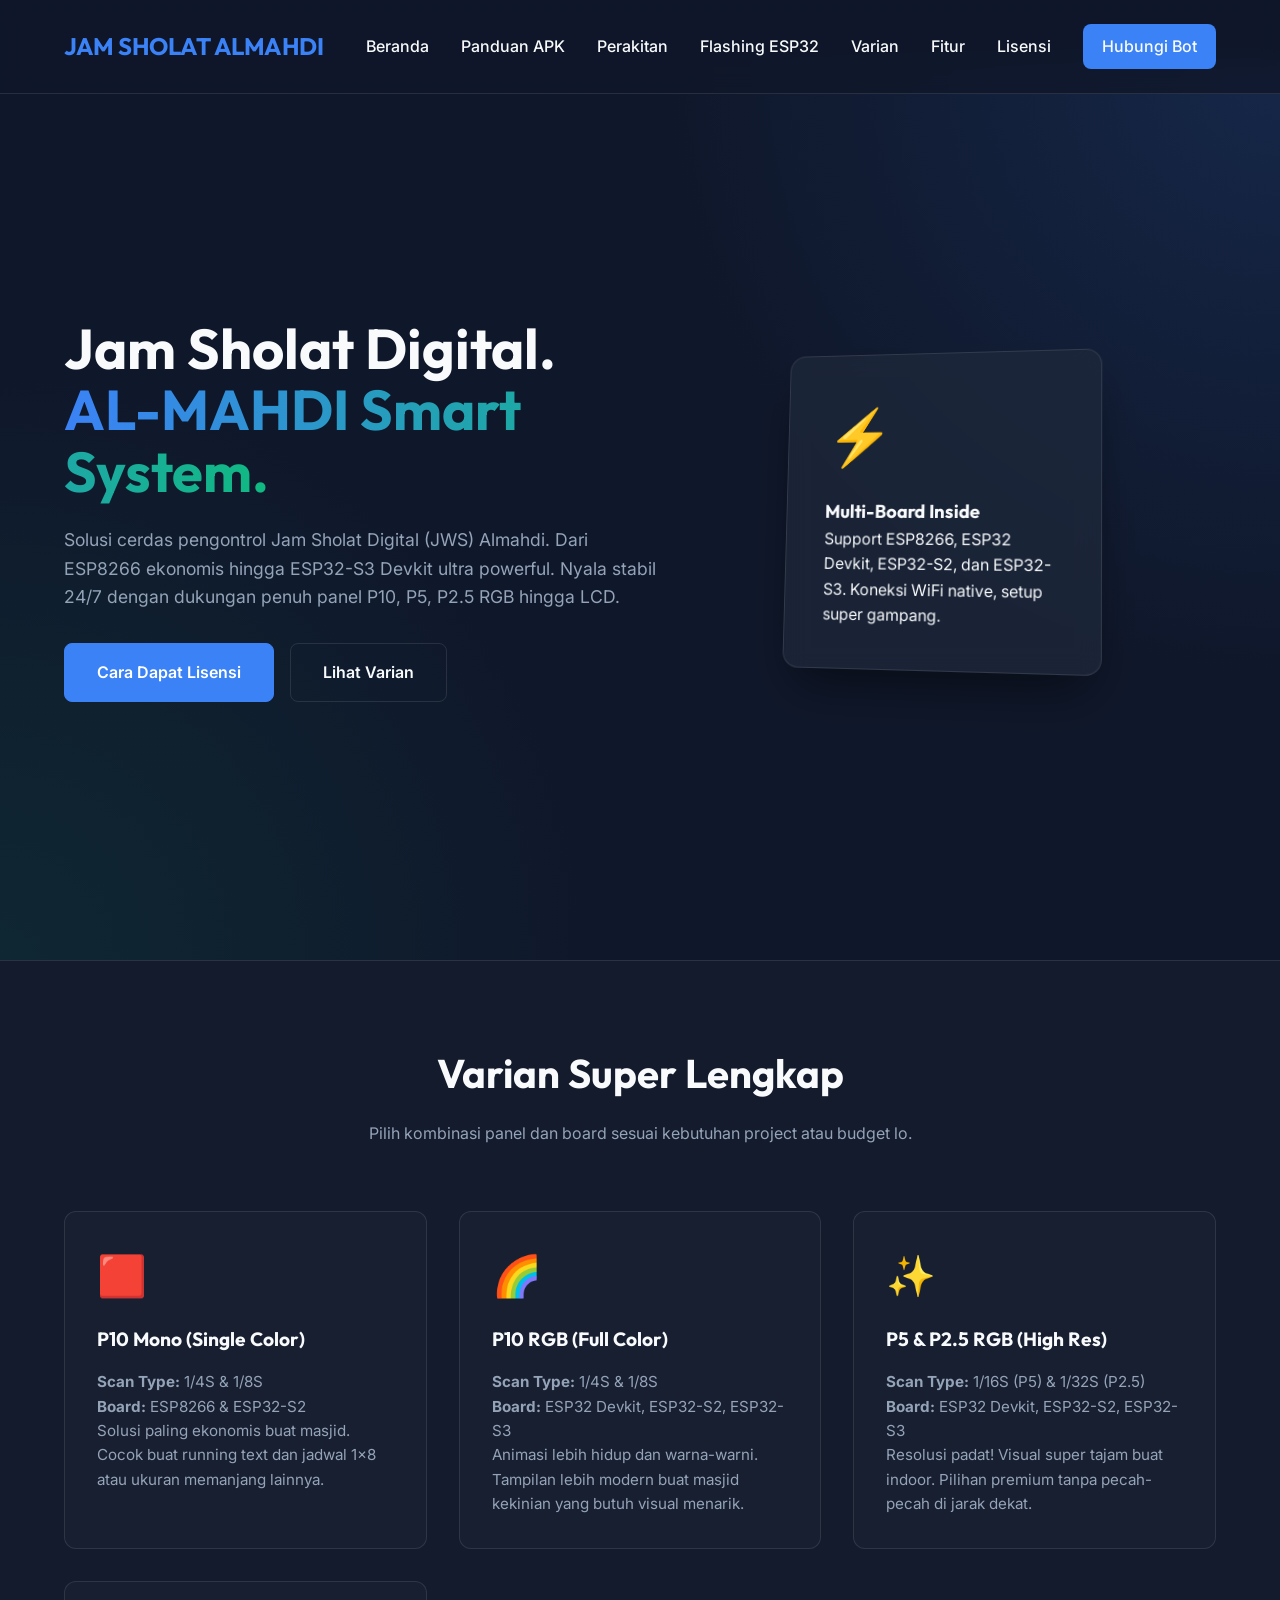
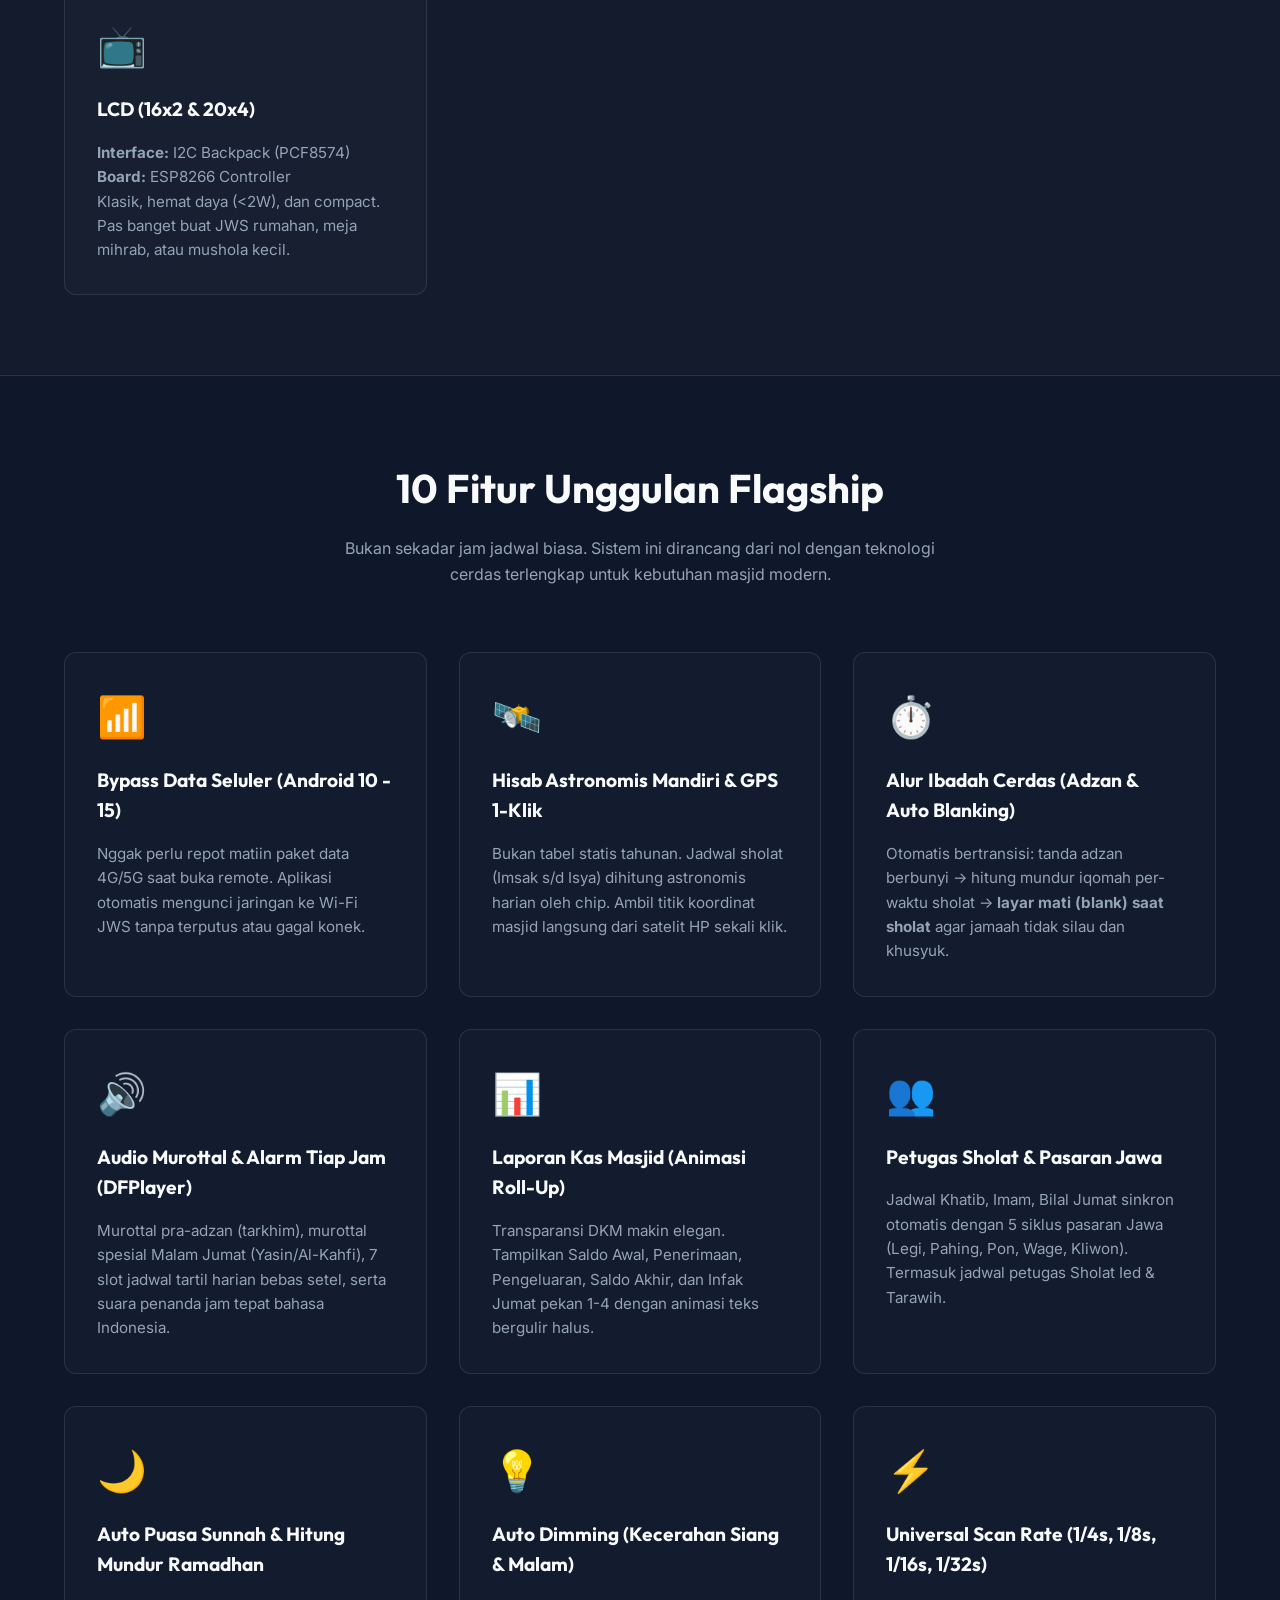
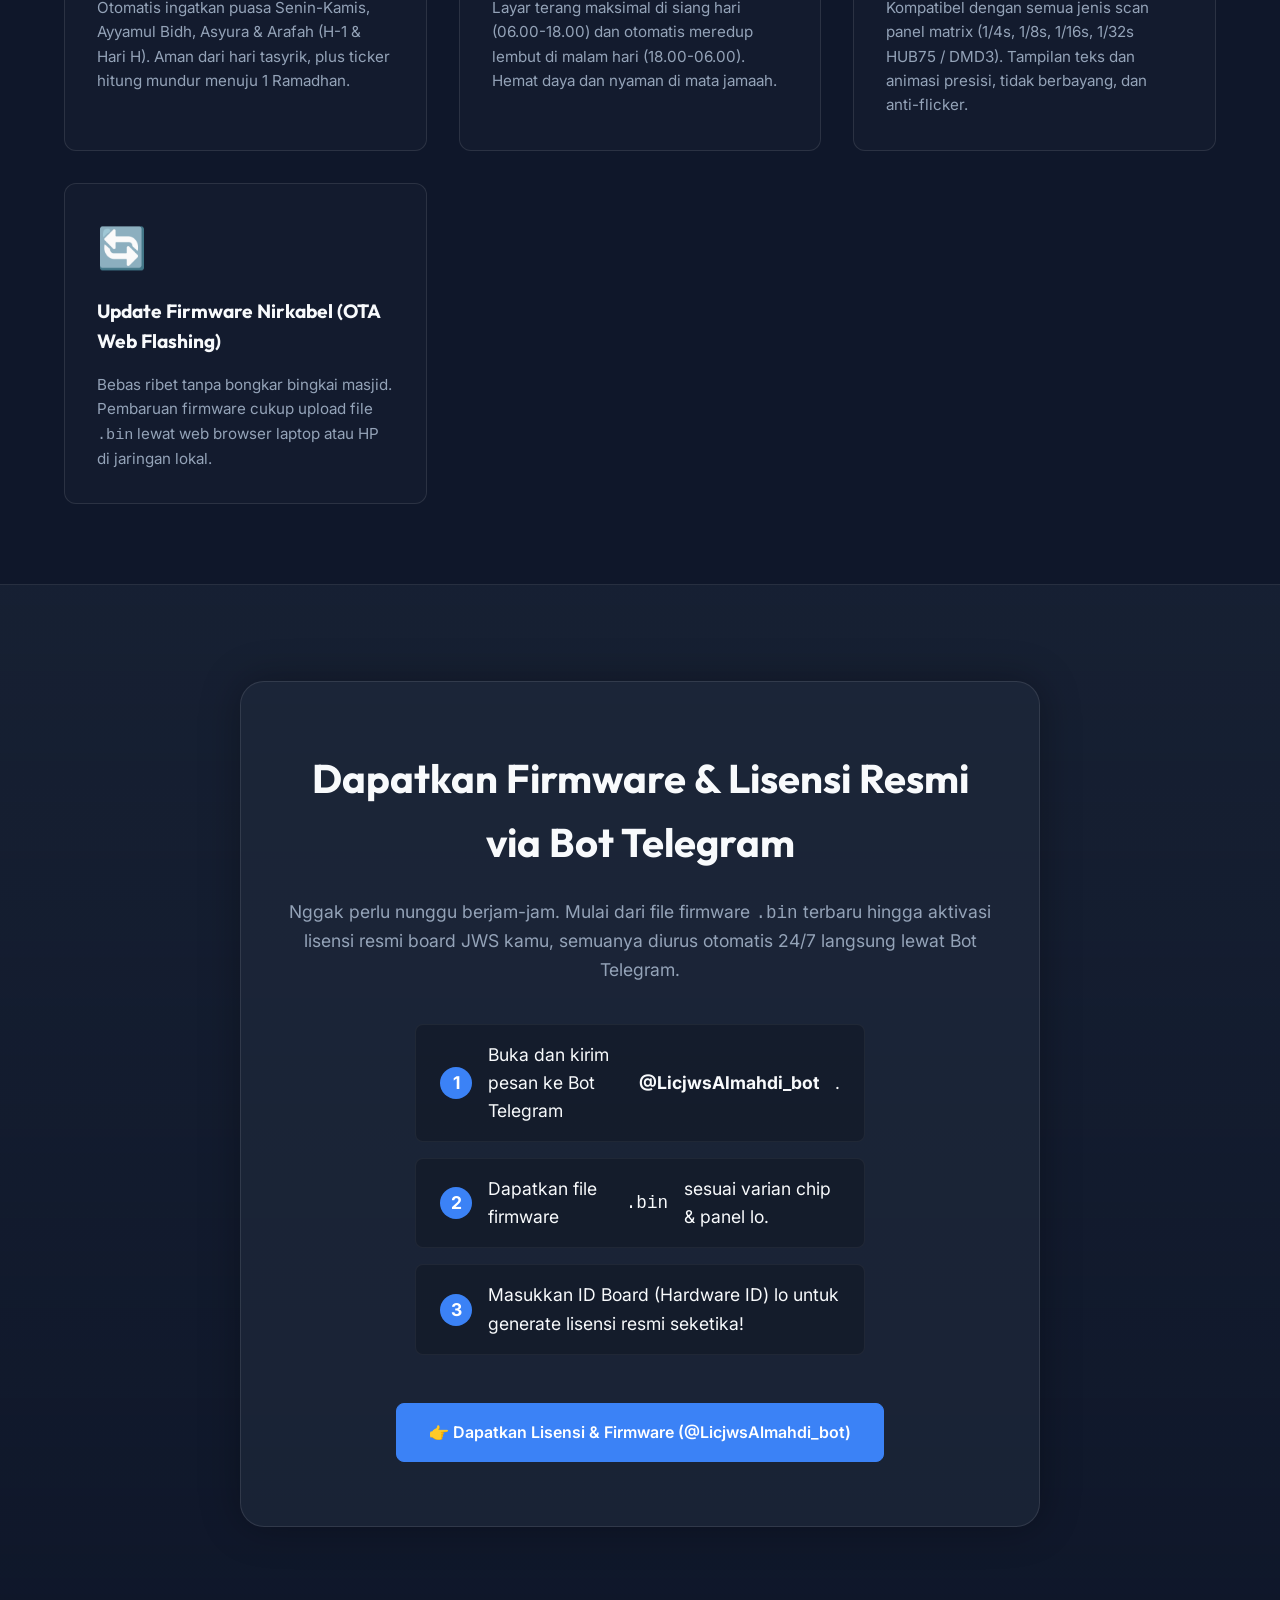
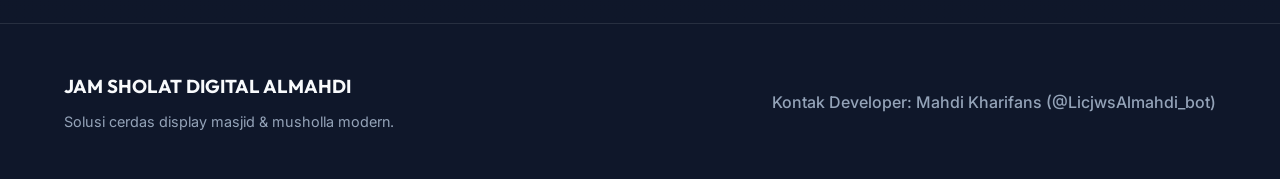
==== index.html @ d7cb66fd "feat(website): rilis website resmi jam sholat digital almahdi Website dokumentasi dan panduan intera" ====
<!DOCTYPE html>
<html lang="id">
<head>
    <meta charset="UTF-8">
    <meta name="viewport" content="width=device-width, initial-scale=1.0">
    <title>JAM SHOLAT DIGITAL ALMAHDI - Smart Controller & Remote</title>
    <meta name="description" content="Sistem Jam Sholat Digital Almahdi dengan dukungan multi-panel dan multi-chip (ESP8266, ESP32, ESP32-S2, ESP32-S3).">
    <link rel="stylesheet" href="style.css">
    <link href="https://fonts.googleapis.com/css2?family=Inter:wght@400;600;800&family=Outfit:wght@500;700&display=swap" rel="stylesheet">
</head>
<body>
    <nav>
        <div class="logo">JAM SHOLAT ALMAHDI</div>
        <div class="nav-links">
            <a href="index.html">Beranda</a>
            <a href="panduan.html">Panduan APK</a>
            <a href="perakitan.html">Perakitan</a>
            <a href="flashing.html">Flashing ESP32</a>
            <a href="#varian">Varian</a>
            <a href="#fitur">Fitur</a>
            <a href="#lisensi">Lisensi</a>
            <a href="https://t.me/LicjwsAlmahdi_bot" class="btn-primary-small" target="_blank">Hubungi Bot</a>
        </div>
    </nav>

    <header class="hero">
        <div class="hero-content">
            <h1>Jam Sholat Digital.<br><span class="highlight">AL-MAHDI Smart System.</span></h1>
            <p>Solusi cerdas pengontrol Jam Sholat Digital (JWS) Almahdi. Dari ESP8266 ekonomis hingga ESP32-S3 Devkit ultra powerful. Nyala stabil 24/7 dengan dukungan penuh panel P10, P5, P2.5 RGB hingga LCD.</p>
            <div class="cta-group">
                <a href="#lisensi" class="btn-primary">Cara Dapat Lisensi</a>
                <a href="#varian" class="btn-secondary">Lihat Varian</a>
            </div>
        </div>
        <div class="hero-visual">
            <div class="glass-card chip-card">
                <div class="chip-icon">⚡</div>
                <h3>Multi-Board Inside</h3>
                <p>Support ESP8266, ESP32 Devkit, ESP32-S2, dan ESP32-S3. Koneksi WiFi native, setup super gampang.</p>
            </div>
        </div>
    </header>

    <section id="varian" class="features" style="background: rgba(255,255,255,0.015); border-bottom: 1px solid var(--border-color); border-top: 1px solid var(--border-color);">
        <div class="section-header">
            <h2>Varian Super Lengkap</h2>
            <p>Pilih kombinasi panel dan board sesuai kebutuhan project atau budget lo.</p>
        </div>
        <div class="feature-grid">
            <div class="feature-card">
                <div class="icon">🟥</div>
                <h3>P10 Mono (Single Color)</h3>
                <p><strong>Scan Type:</strong> 1/4S & 1/8S<br><strong>Board:</strong> ESP8266 & ESP32-S2<br>Solusi paling ekonomis buat masjid. Cocok buat running text dan jadwal 1x8 atau ukuran memanjang lainnya.</p>
            </div>
            <div class="feature-card">
                <div class="icon">🌈</div>
                <h3>P10 RGB (Full Color)</h3>
                <p><strong>Scan Type:</strong> 1/4S & 1/8S<br><strong>Board:</strong> ESP32 Devkit, ESP32-S2, ESP32-S3<br>Animasi lebih hidup dan warna-warni. Tampilan lebih modern buat masjid kekinian yang butuh visual menarik.</p>
            </div>
            <div class="feature-card">
                <div class="icon">✨</div>
                <h3>P5 & P2.5 RGB (High Res)</h3>
                <p><strong>Scan Type:</strong> 1/16S (P5) & 1/32S (P2.5)<br><strong>Board:</strong> ESP32 Devkit, ESP32-S2, ESP32-S3<br>Resolusi padat! Visual super tajam buat indoor. Pilihan premium tanpa pecah-pecah di jarak dekat.</p>
            </div>
            <div class="feature-card">
                <div class="icon">📺</div>
                <h3>LCD (16x2 & 20x4)</h3>
                <p><strong>Interface:</strong> I2C Backpack (PCF8574)<br><strong>Board:</strong> ESP8266 Controller<br>Klasik, hemat daya (<2W), dan compact. Pas banget buat JWS rumahan, meja mihrab, atau mushola kecil.</p>
            </div>
        </div>
    </section>

    <section id="fitur" class="features">
        <div class="section-header">
            <h2>10 Fitur Unggulan Flagship</h2>
            <p>Bukan sekadar jam jadwal biasa. Sistem ini dirancang dari nol dengan teknologi cerdas terlengkap untuk kebutuhan masjid modern.</p>
        </div>
        <div class="feature-grid">
            <div class="feature-card">
                <div class="icon">📶</div>
                <h3>Bypass Data Seluler (Android 10 - 15)</h3>
                <p>Nggak perlu repot matiin paket data 4G/5G saat buka remote. Aplikasi otomatis mengunci jaringan ke Wi-Fi JWS tanpa terputus atau gagal konek.</p>
            </div>
            <div class="feature-card">
                <div class="icon">🛰️</div>
                <h3>Hisab Astronomis Mandiri & GPS 1-Klik</h3>
                <p>Bukan tabel statis tahunan. Jadwal sholat (Imsak s/d Isya) dihitung astronomis harian oleh chip. Ambil titik koordinat masjid langsung dari satelit HP sekali klik.</p>
            </div>
            <div class="feature-card">
                <div class="icon">⏱️</div>
                <h3>Alur Ibadah Cerdas (Adzan & Auto Blanking)</h3>
                <p>Otomatis bertransisi: tanda adzan berbunyi &rarr; hitung mundur iqomah per-waktu sholat &rarr; <strong>layar mati (blank) saat sholat</strong> agar jamaah tidak silau dan khusyuk.</p>
            </div>
            <div class="feature-card">
                <div class="icon">🔊</div>
                <h3>Audio Murottal & Alarm Tiap Jam (DFPlayer)</h3>
                <p>Murottal pra-adzan (tarkhim), murottal spesial Malam Jumat (Yasin/Al-Kahfi), 7 slot jadwal tartil harian bebas setel, serta suara penanda jam tepat bahasa Indonesia.</p>
            </div>
            <div class="feature-card">
                <div class="icon">📊</div>
                <h3>Laporan Kas Masjid (Animasi Roll-Up)</h3>
                <p>Transparansi DKM makin elegan. Tampilkan Saldo Awal, Penerimaan, Pengeluaran, Saldo Akhir, dan Infak Jumat pekan 1-4 dengan animasi teks bergulir halus.</p>
            </div>
            <div class="feature-card">
                <div class="icon">👥</div>
                <h3>Petugas Sholat & Pasaran Jawa</h3>
                <p>Jadwal Khatib, Imam, Bilal Jumat sinkron otomatis dengan 5 siklus pasaran Jawa (Legi, Pahing, Pon, Wage, Kliwon). Termasuk jadwal petugas Sholat Ied & Tarawih.</p>
            </div>
            <div class="feature-card">
                <div class="icon">🌙</div>
                <h3>Auto Puasa Sunnah & Hitung Mundur Ramadhan</h3>
                <p>Otomatis ingatkan puasa Senin-Kamis, Ayyamul Bidh, Asyura & Arafah (H-1 & Hari H). Aman dari hari tasyrik, plus ticker hitung mundur menuju 1 Ramadhan.</p>
            </div>
            <div class="feature-card">
                <div class="icon">💡</div>
                <h3>Auto Dimming (Kecerahan Siang & Malam)</h3>
                <p>Layar terang maksimal di siang hari (06.00-18.00) dan otomatis meredup lembut di malam hari (18.00-06.00). Hemat daya dan nyaman di mata jamaah.</p>
            </div>
            <div class="feature-card">
                <div class="icon">⚡</div>
                <h3>Universal Scan Rate (1/4s, 1/8s, 1/16s, 1/32s)</h3>
                <p>Kompatibel dengan semua jenis scan panel matrix (1/4s, 1/8s, 1/16s, 1/32s HUB75 / DMD3). Tampilan teks dan animasi presisi, tidak berbayang, dan anti-flicker.</p>
            </div>
            <div class="feature-card">
                <div class="icon">🔄</div>
                <h3>Update Firmware Nirkabel (OTA Web Flashing)</h3>
                <p>Bebas ribet tanpa bongkar bingkai masjid. Pembaruan firmware cukup upload file <code>.bin</code> lewat web browser laptop atau HP di jaringan lokal.</p>
            </div>
        </div>
    </section>

    <section id="lisensi" class="license-section">
        <div class="license-content">
            <h2>Dapatkan Firmware & Lisensi Resmi via Bot Telegram</h2>
            <p>Nggak perlu nunggu berjam-jam. Mulai dari file firmware <code>.bin</code> terbaru hingga aktivasi lisensi resmi board JWS kamu, semuanya diurus otomatis 24/7 langsung lewat Bot Telegram.</p>
            
            <ul class="license-steps">
                <li><span class="step-num">1</span> Buka dan kirim pesan ke Bot Telegram <strong>@LicjwsAlmahdi_bot</strong>.</li>
                <li><span class="step-num">2</span> Dapatkan file firmware <code>.bin</code> sesuai varian chip & panel lo.</li>
                <li><span class="step-num">3</span> Masukkan ID Board (Hardware ID) lo untuk generate lisensi resmi seketika!</li>
            </ul>
            
            <a href="https://t.me/LicjwsAlmahdi_bot" target="_blank" class="btn-primary pulse">👉 Dapatkan Lisensi & Firmware (@LicjwsAlmahdi_bot)</a>
        </div>
    </section>

    <footer id="kontak">
        <div class="footer-content">
            <div class="footer-brand">
                <h3>JAM SHOLAT DIGITAL ALMAHDI</h3>
                <p>Solusi cerdas display masjid & musholla modern.</p>
            </div>
            <div class="footer-links">
                <a href="https://t.me/LicjwsAlmahdi_bot" target="_blank">Kontak Developer: Mahdi Kharifans (@LicjwsAlmahdi_bot)</a>
            </div>
        </div>
    </footer>

    <script src="script.js"></script>
</body>
</html>
---- style.css ----
:root {
    --bg-dark: #0f172a;
    --bg-card: rgba(30, 41, 59, 0.7);
    --text-main: #f8fafc;
    --text-muted: #94a3b8;
    --primary: #3b82f6;
    --primary-glow: rgba(59, 130, 246, 0.5);
    --accent: #10b981;
    --border-color: rgba(255, 255, 255, 0.1);
}

* {
    margin: 0;
    padding: 0;
    box-sizing: border-box;
}

body {
    font-family: 'Inter', sans-serif;
    background-color: var(--bg-dark);
    color: var(--text-main);
    line-height: 1.6;
    overflow-x: hidden;
}

h1, h2, h3, .logo {
    font-family: 'Outfit', sans-serif;
}

/* Nav */
nav {
    display: flex;
    justify-content: space-between;
    align-items: center;
    padding: 1.5rem 5%;
    position: fixed;
    top: 0;
    width: 100%;
    background: rgba(15, 23, 42, 0.8);
    backdrop-filter: blur(10px);
    z-index: 100;
    border-bottom: 1px solid var(--border-color);
}

.logo {
    font-size: 1.5rem;
    font-weight: 700;
    color: var(--primary);
    letter-spacing: -0.5px;
}

.nav-links {
    display: flex;
    gap: 2rem;
    align-items: center;
}

.nav-links a {
    color: var(--text-main);
    text-decoration: none;
    font-weight: 500;
    transition: color 0.3s;
}

.nav-links a:hover {
    color: var(--primary);
}

/* Hero */
.hero {
    min-height: 100vh;
    display: flex;
    align-items: center;
    justify-content: space-between;
    padding: 0 5%;
    background: radial-gradient(circle at top right, rgba(59, 130, 246, 0.15), transparent 40%),
                radial-gradient(circle at bottom left, rgba(16, 185, 129, 0.1), transparent 40%);
    margin-top: 60px;
}

.hero-content {
    max-width: 600px;
}

.hero h1 {
    font-size: 3.5rem;
    line-height: 1.1;
    margin-bottom: 1.5rem;
}

.highlight {
    background: linear-gradient(to right, var(--primary), var(--accent));
    -webkit-background-clip: text;
    -webkit-text-fill-color: transparent;
}

.hero-content p {
    font-size: 1.1rem;
    color: var(--text-muted);
    margin-bottom: 2rem;
}

.cta-group {
    display: flex;
    gap: 1rem;
}

.btn-primary, .btn-secondary, .btn-primary-small {
    display: inline-block;
    padding: 1rem 2rem;
    border-radius: 8px;
    font-weight: 600;
    text-decoration: none;
    transition: all 0.3s ease;
}

.btn-primary-small {
    padding: 0.6rem 1.2rem;
    background: var(--primary);
    color: white;
}

.btn-primary-small:hover {
    box-shadow: 0 0 15px var(--primary-glow);
    color: white;
}

.btn-primary {
    background: var(--primary);
    color: white;
    border: 1px solid var(--primary);
}

.btn-primary:hover {
    box-shadow: 0 0 20px var(--primary-glow);
    transform: translateY(-2px);
}

.btn-secondary {
    background: transparent;
    color: var(--text-main);
    border: 1px solid var(--border-color);
}

.btn-secondary:hover {
    background: rgba(255, 255, 255, 0.05);
    border-color: var(--text-main);
}

/* Glass Card Animation */
.hero-visual {
    flex: 1;
    display: flex;
    justify-content: center;
    position: relative;
}

.glass-card {
    background: var(--bg-card);
    backdrop-filter: blur(12px);
    border: 1px solid var(--border-color);
    padding: 2.5rem;
    border-radius: 16px;
    width: 320px;
    transform: perspective(1000px) rotateY(-10deg) rotateX(5deg);
    transition: transform 0.5s ease;
    box-shadow: 0 25px 50px -12px rgba(0, 0, 0, 0.5);
}

.glass-card:hover {
    transform: perspective(1000px) rotateY(0deg) rotateX(0deg);
}

.chip-icon {
    font-size: 3.5rem;
    margin-bottom: 1rem;
}

/* Features */
.features {
    padding: 5rem 5%;
}

.section-header {
    text-align: center;
    max-width: 600px;
    margin: 0 auto 4rem;
}

.section-header h2 {
    font-size: 2.5rem;
    margin-bottom: 1rem;
}

.section-header p {
    color: var(--text-muted);
}

.feature-grid {
    display: grid;
    grid-template-columns: repeat(auto-fit, minmax(300px, 1fr));
    gap: 2rem;
}

.feature-card {
    background: rgba(255, 255, 255, 0.02);
    border: 1px solid var(--border-color);
    padding: 2rem;
    border-radius: 12px;
    transition: all 0.3s ease;
}

.feature-card:hover {
    background: rgba(255, 255, 255, 0.05);
    transform: translateY(-5px);
    border-color: var(--primary);
}

.feature-card .icon {
    font-size: 2.5rem;
    margin-bottom: 1rem;
}

.feature-card h3 {
    margin-bottom: 1rem;
    font-size: 1.2rem;
}

.feature-card p {
    color: var(--text-muted);
    font-size: 0.95rem;
}

/* License Section */
.license-section {
    padding: 6rem 5%;
    background: linear-gradient(0deg, rgba(15,23,42,1) 0%, rgba(30,41,59,0.5) 100%);
    border-top: 1px solid var(--border-color);
    display: flex;
    justify-content: center;
}

.license-content {
    max-width: 800px;
    text-align: center;
    background: var(--bg-card);
    padding: 4rem 3rem;
    border-radius: 24px;
    border: 1px solid var(--border-color);
    box-shadow: 0 0 40px rgba(0,0,0,0.3);
}

.license-content h2 {
    font-size: 2.5rem;
    margin-bottom: 1.5rem;
}

.license-content p {
    color: var(--text-muted);
    margin-bottom: 2.5rem;
    font-size: 1.1rem;
}

.license-steps {
    list-style: none;
    text-align: left;
    max-width: 450px;
    margin: 0 auto 3rem;
}

.license-steps li {
    display: flex;
    align-items: center;
    gap: 1rem;
    margin-bottom: 1rem;
    font-size: 1.1rem;
    background: rgba(0,0,0,0.2);
    padding: 1rem 1.5rem;
    border-radius: 8px;
    border: 1px solid rgba(255,255,255,0.05);
}

.step-num {
    background: var(--primary);
    color: white;
    width: 32px;
    height: 32px;
    border-radius: 50%;
    display: flex;
    align-items: center;
    justify-content: center;
    font-weight: bold;
    flex-shrink: 0;
}

.pulse {
    animation: pulse 2s infinite;
}

@keyframes pulse {
    0% { box-shadow: 0 0 0 0 rgba(59, 130, 246, 0.7); }
    70% { box-shadow: 0 0 0 15px rgba(59, 130, 246, 0); }
    100% { box-shadow: 0 0 0 0 rgba(59, 130, 246, 0); }
}

/* Footer */
footer {
    padding: 3rem 5%;
    border-top: 1px solid var(--border-color);
}

.footer-content {
    display: flex;
    justify-content: space-between;
    align-items: center;
    flex-wrap: wrap;
    gap: 1rem;
}

.footer-brand p {
    color: var(--text-muted);
    font-size: 0.9rem;
    margin-top: 0.5rem;
}

.footer-links a {
    color: var(--text-muted);
    text-decoration: none;
    transition: color 0.3s;
    font-weight: 500;
}

.footer-links a:hover {
    color: var(--primary);
}

/* Responsive */
@media (max-width: 768px) {
    .hero {
        flex-direction: column;
        justify-content: center;
        text-align: center;
        padding-top: 100px;
    }
    
    .hero h1 {
        font-size: 2.5rem;
    }
    
    .cta-group {
        justify-content: center;
    }
    
    .hero-visual {
        margin-top: 3rem;
        width: 100%;
    }
    
    .nav-links {
        display: none;
    }
    
    .license-content {
        padding: 2rem 1.5rem;
    }
}
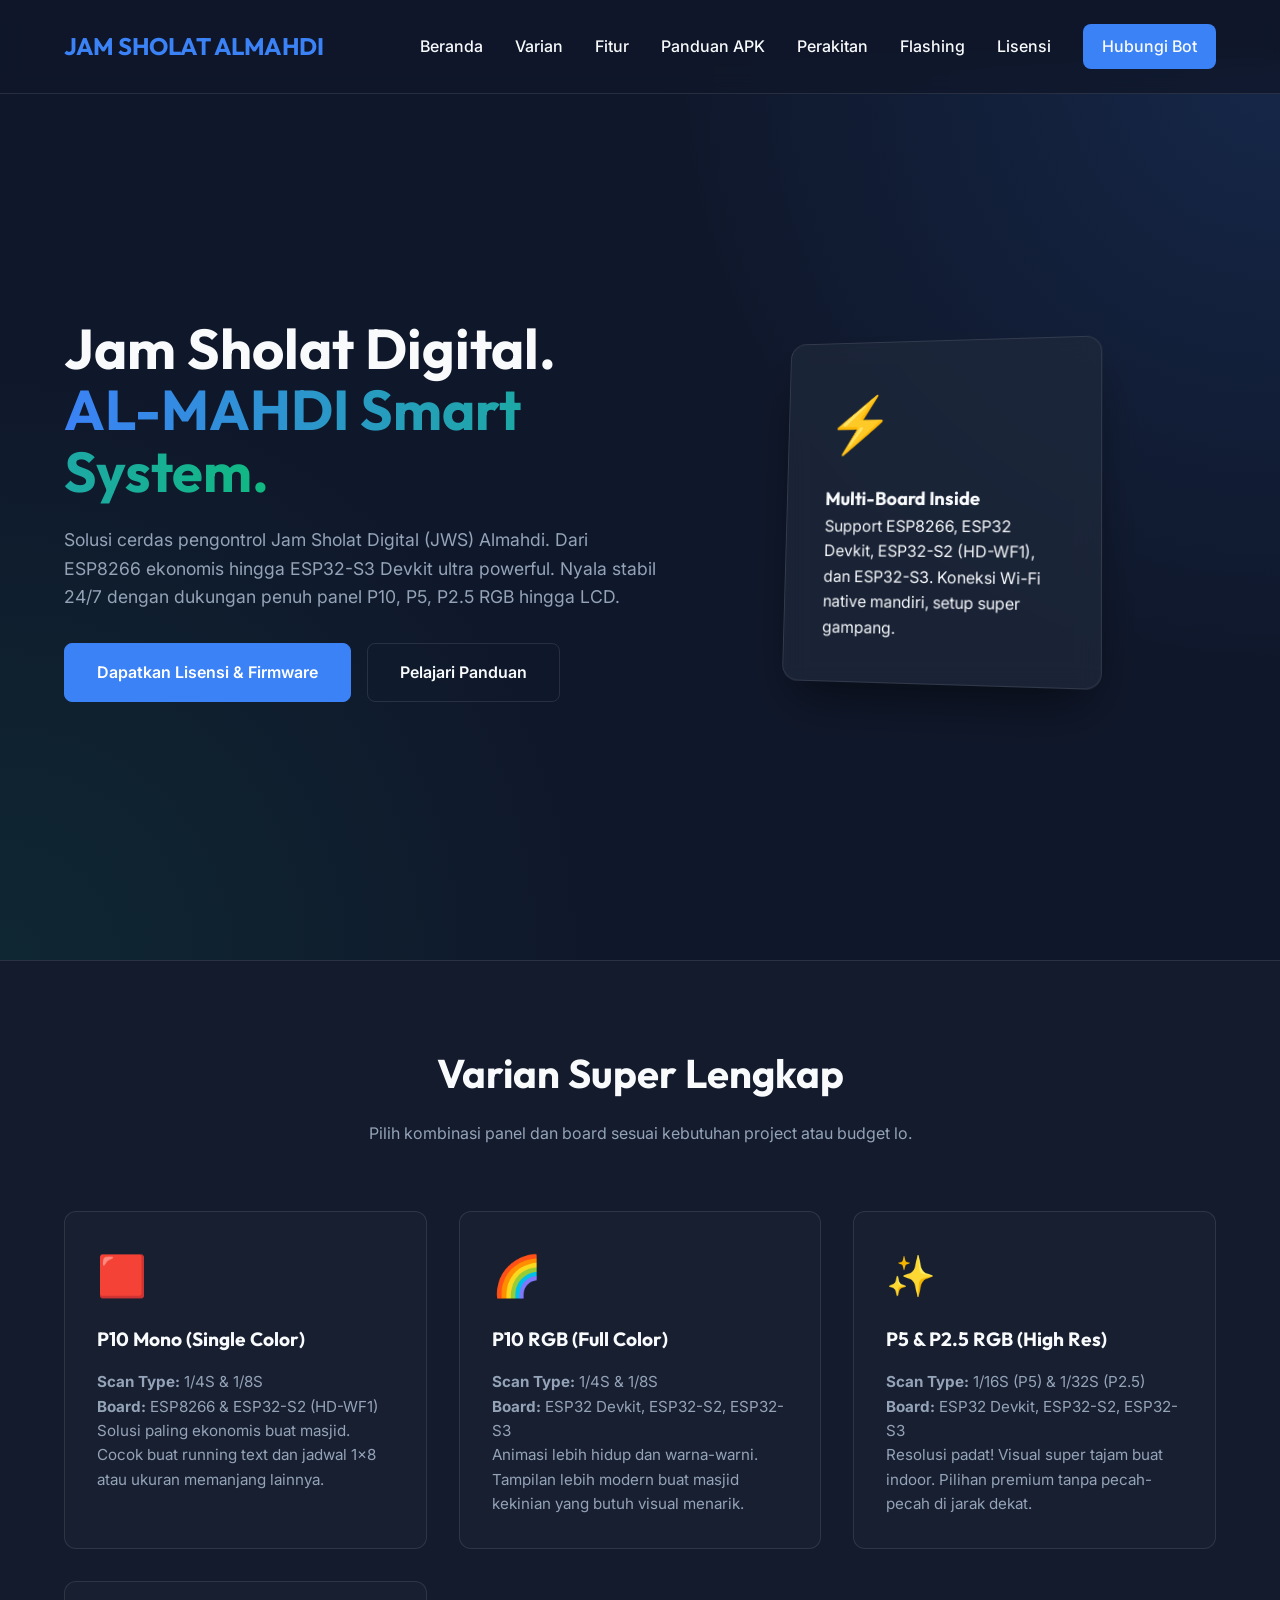
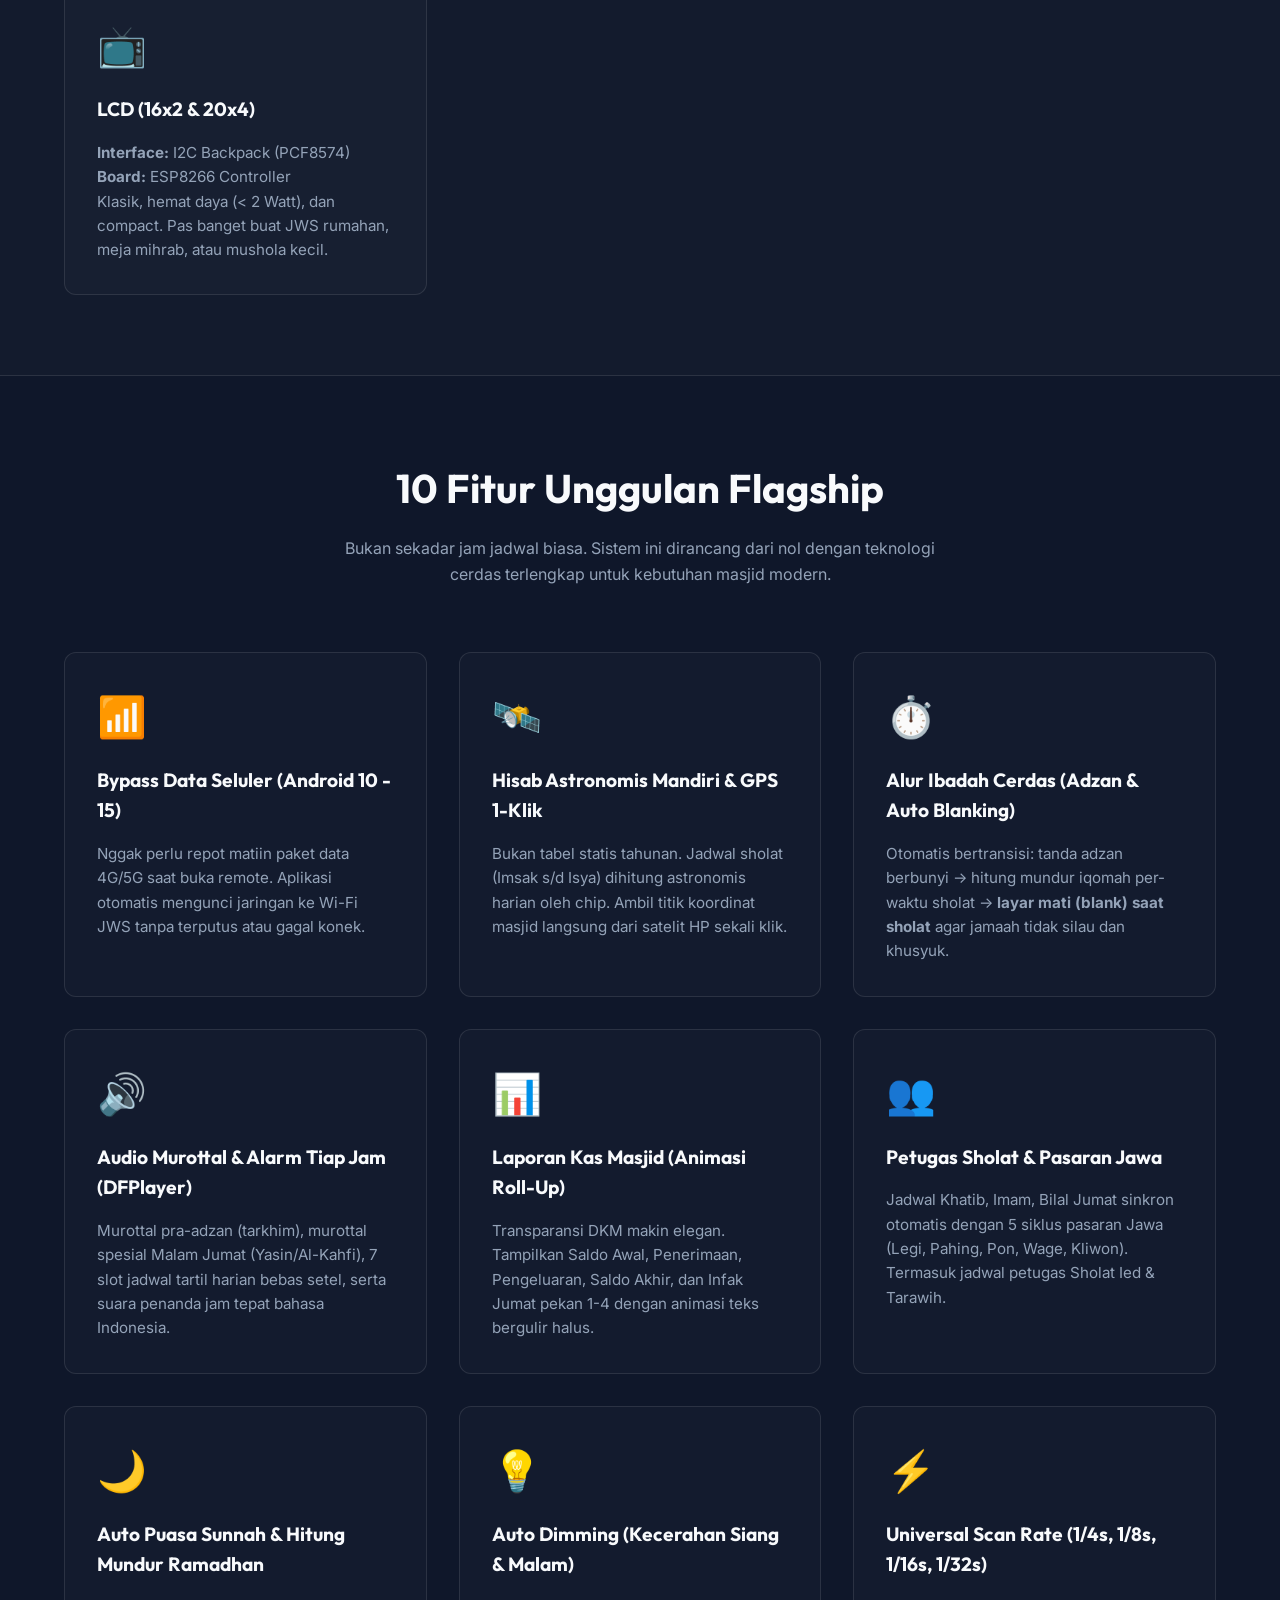
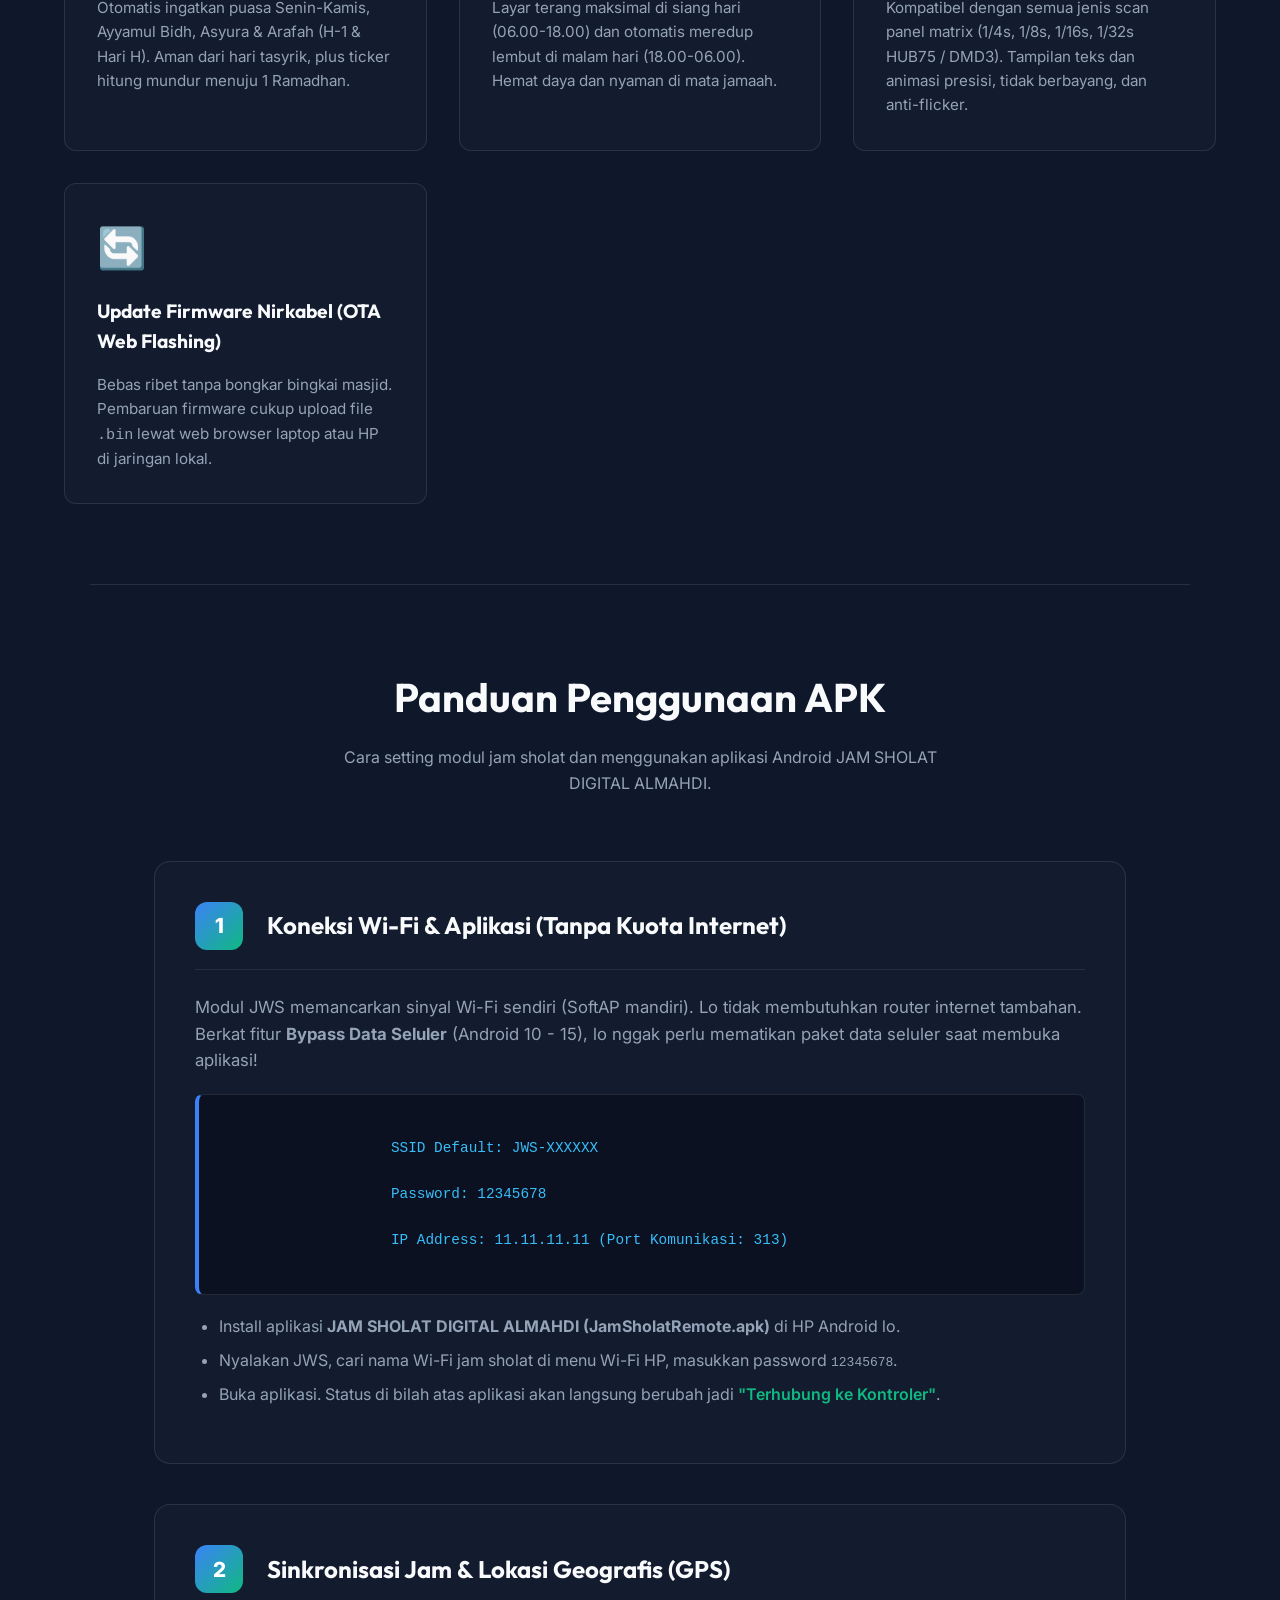
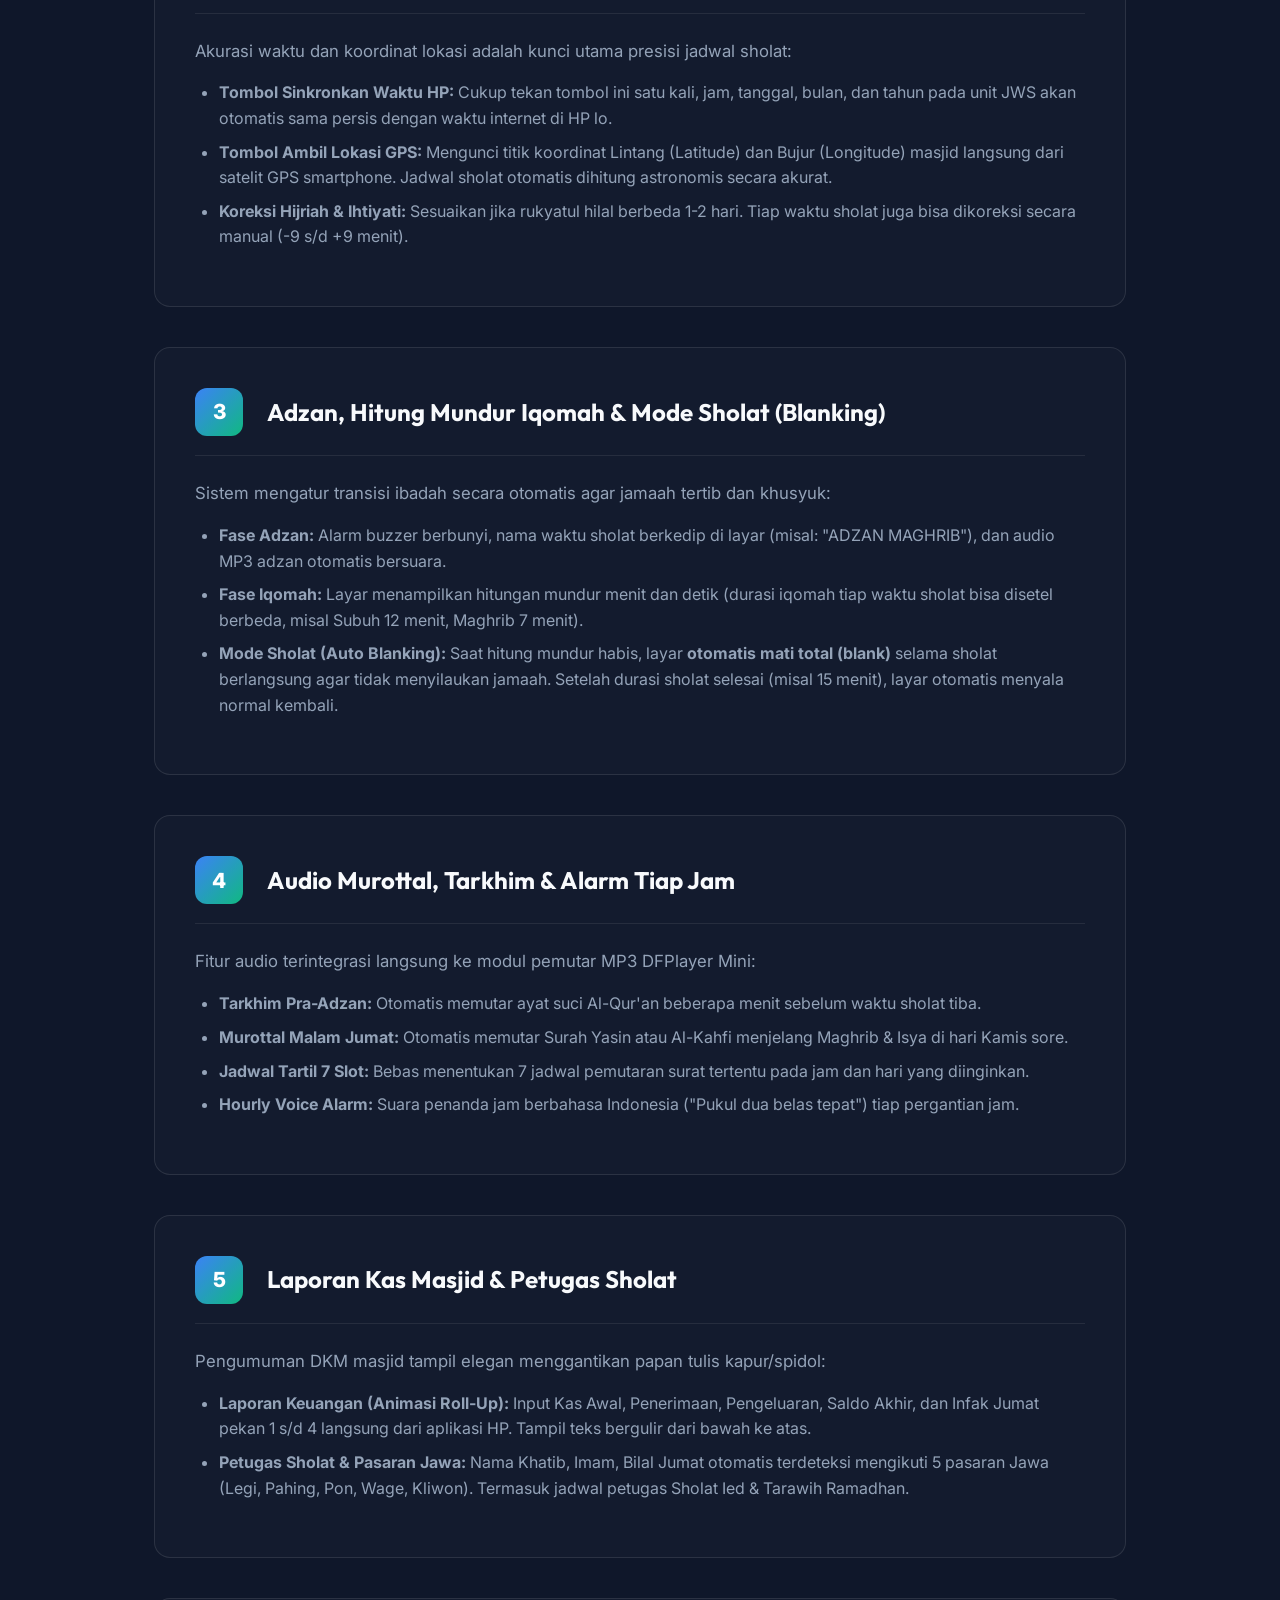
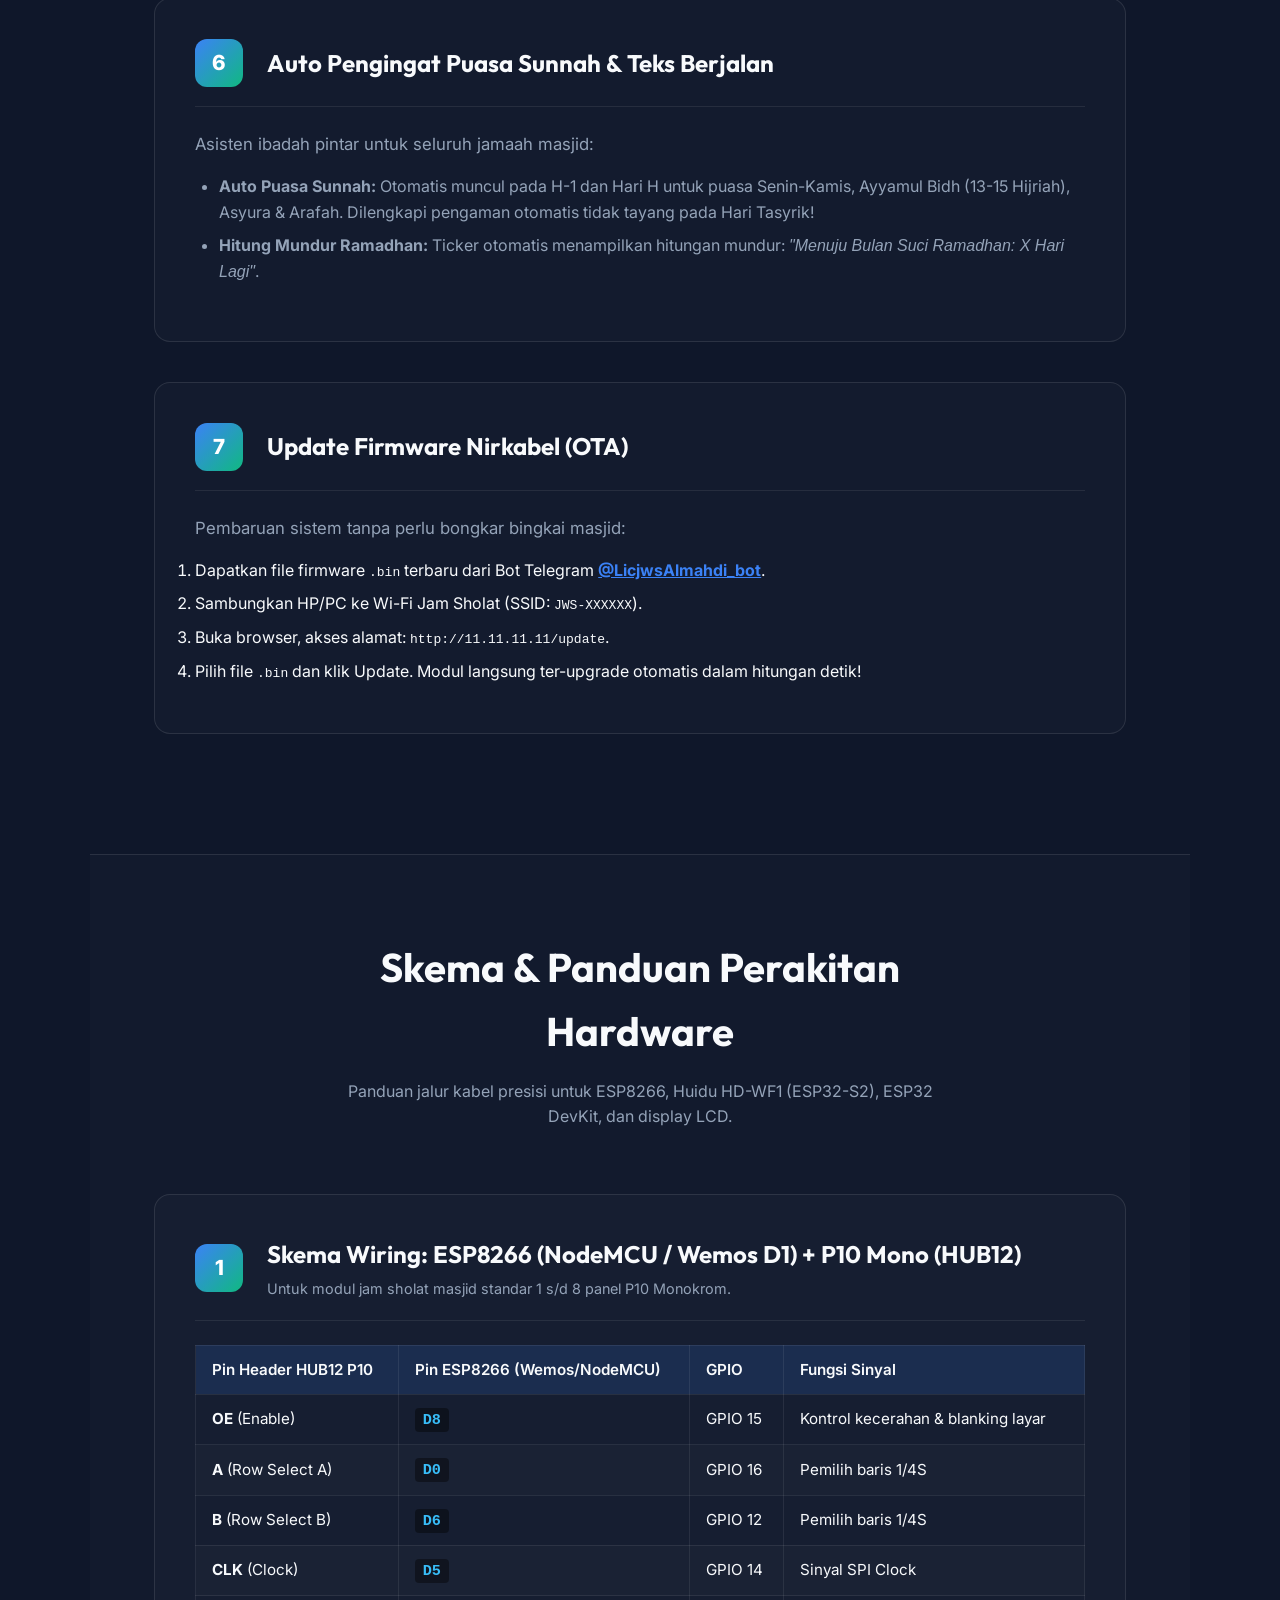
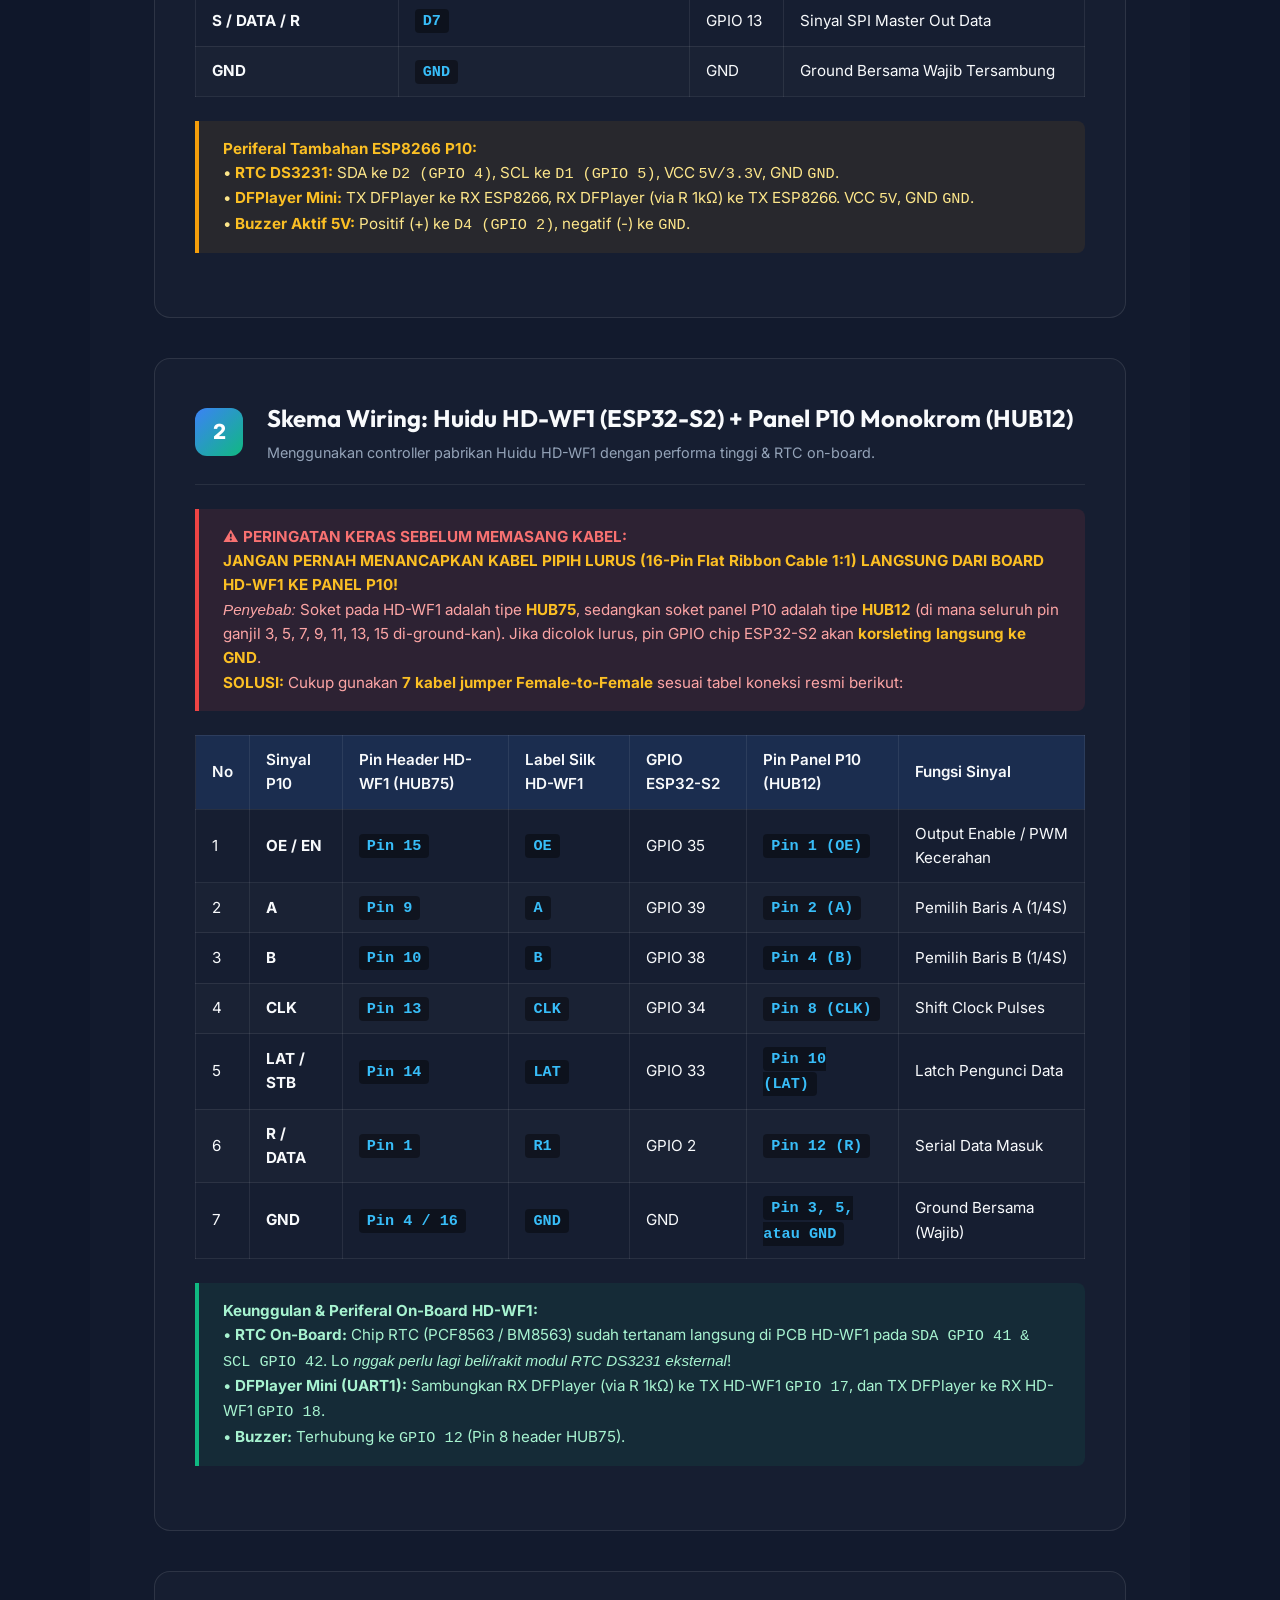
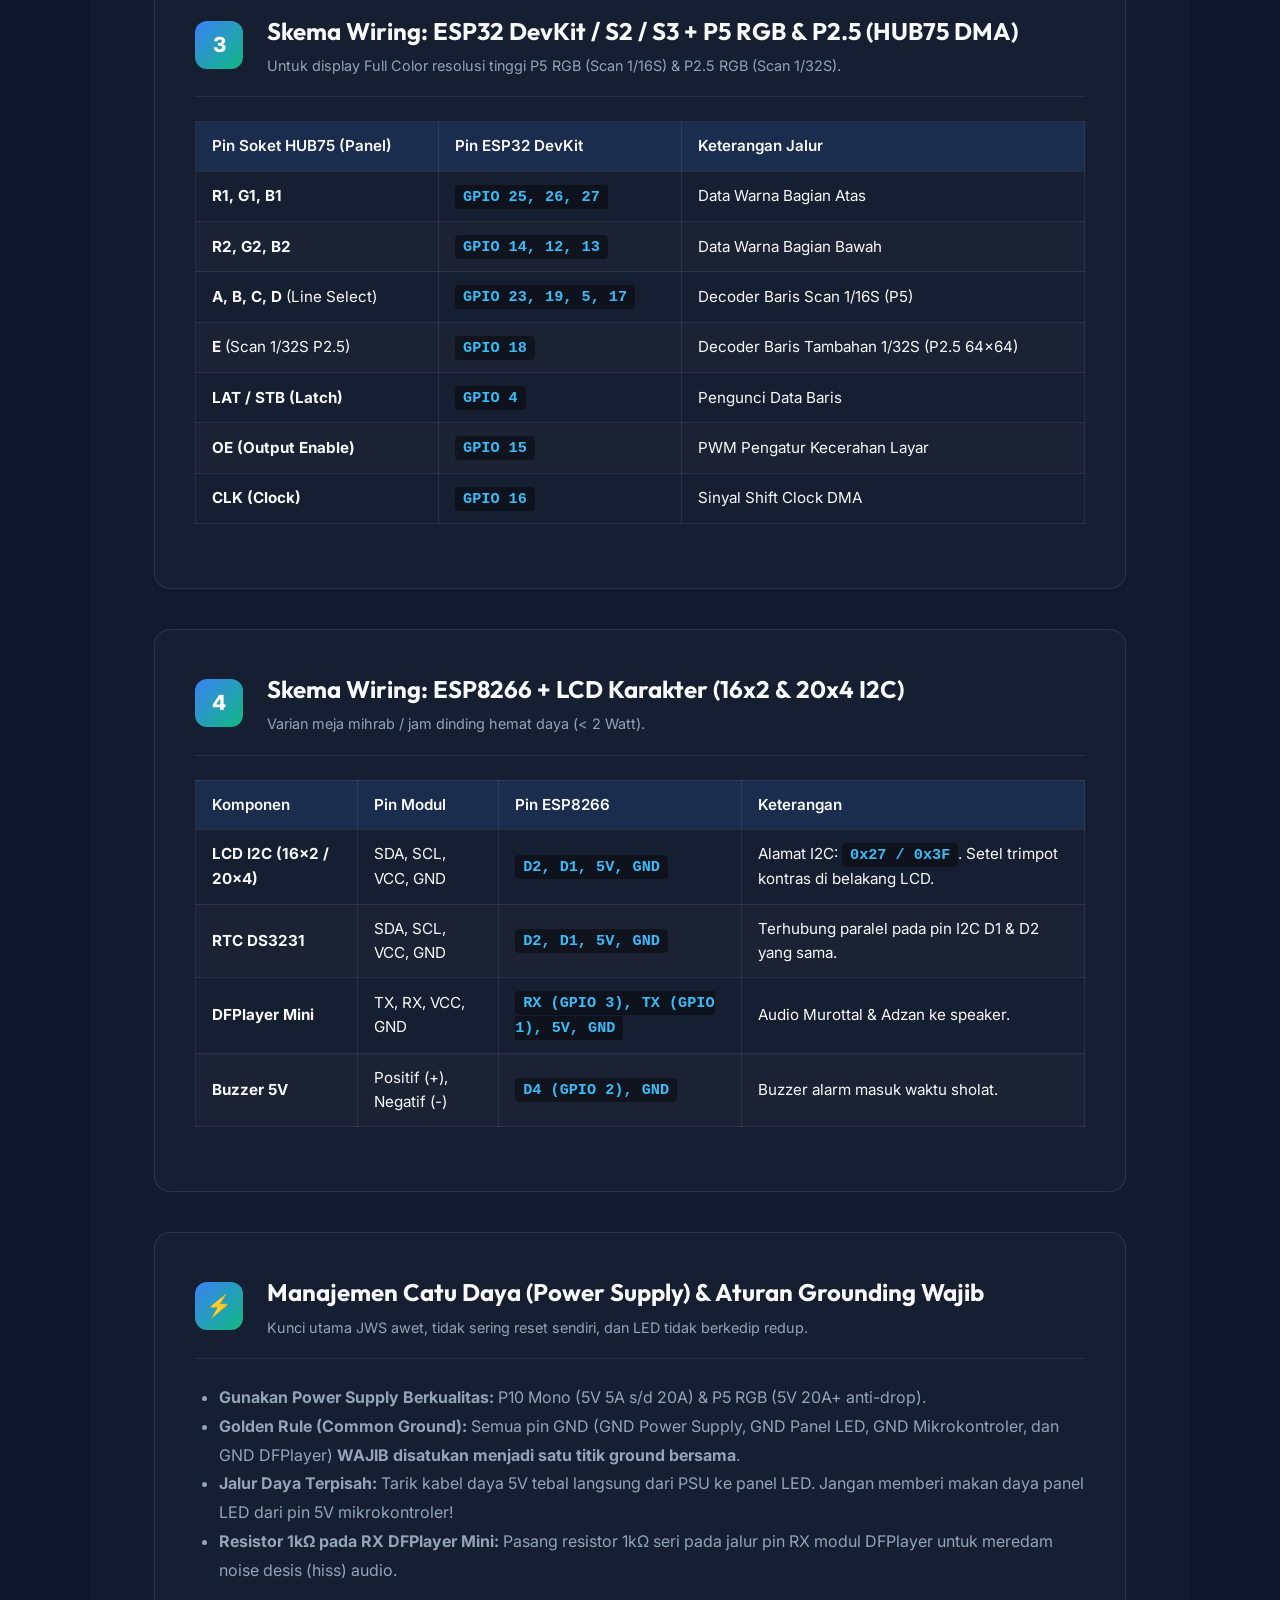
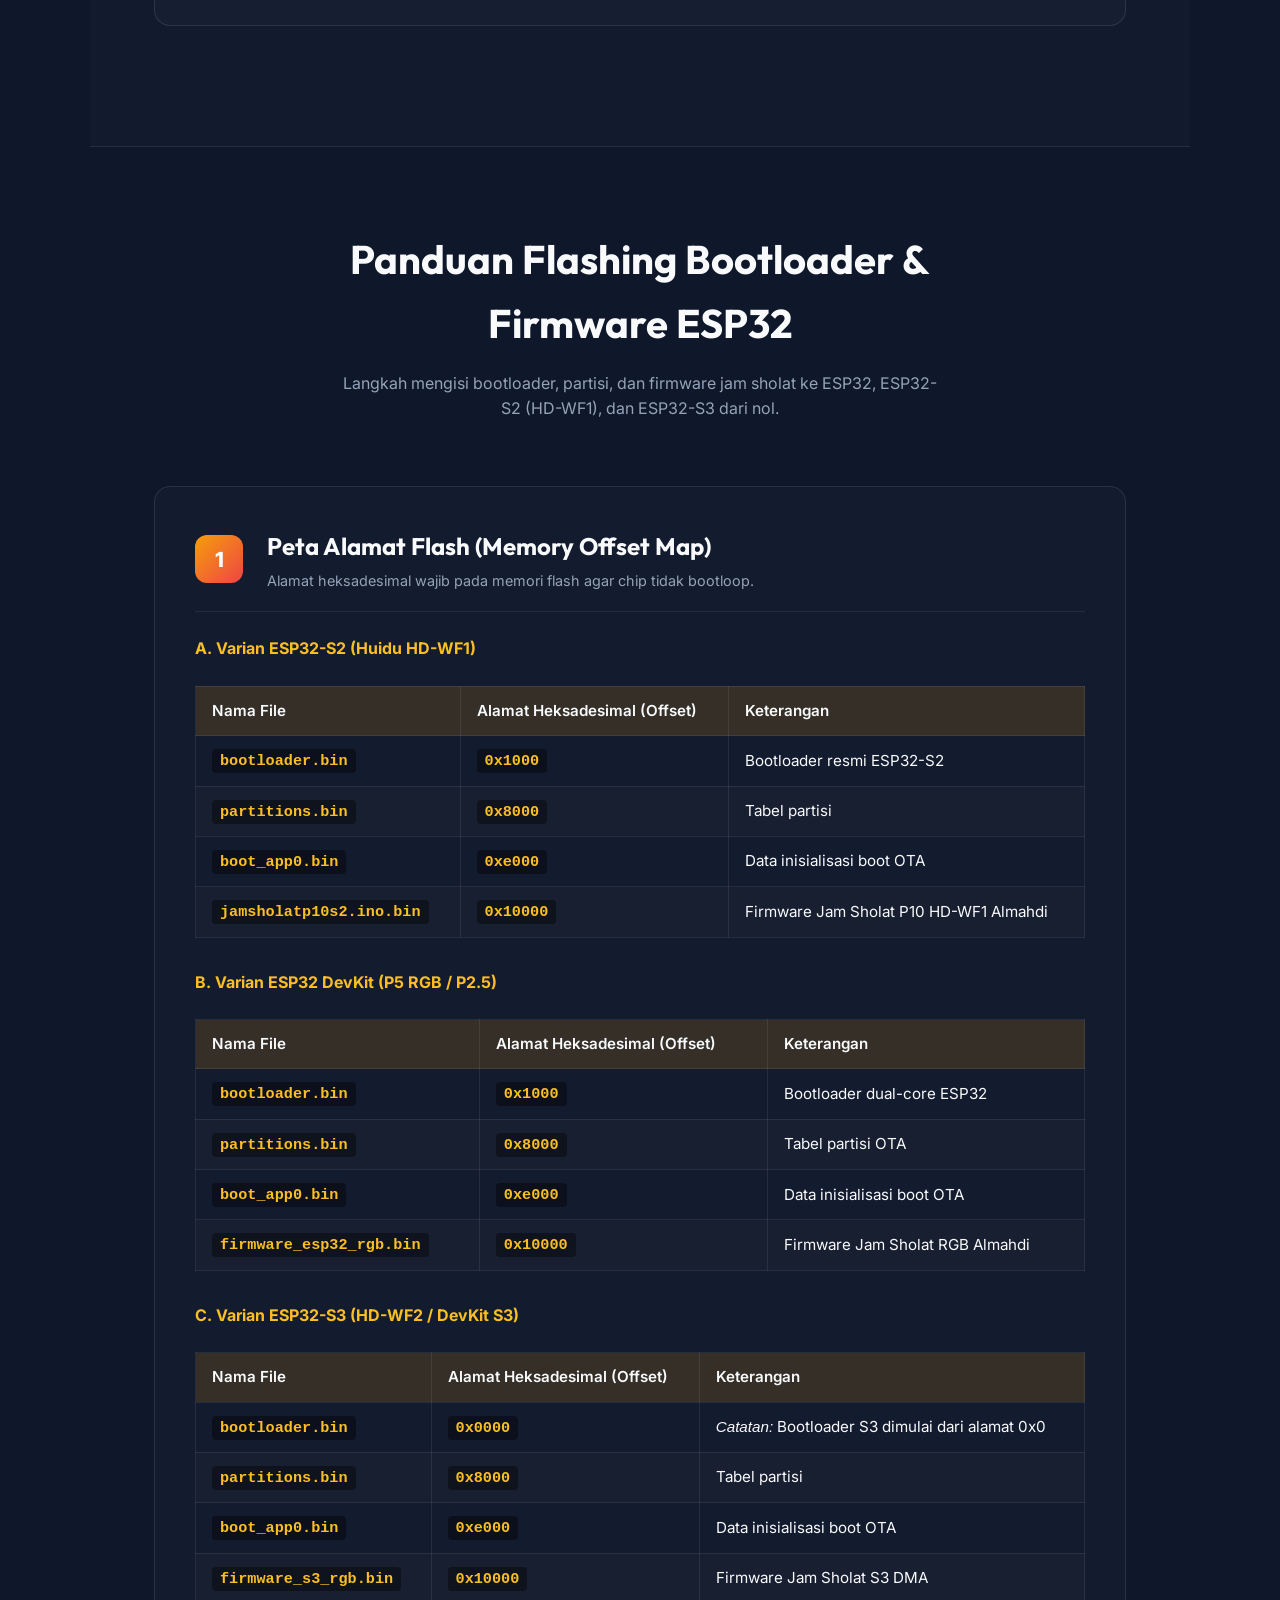
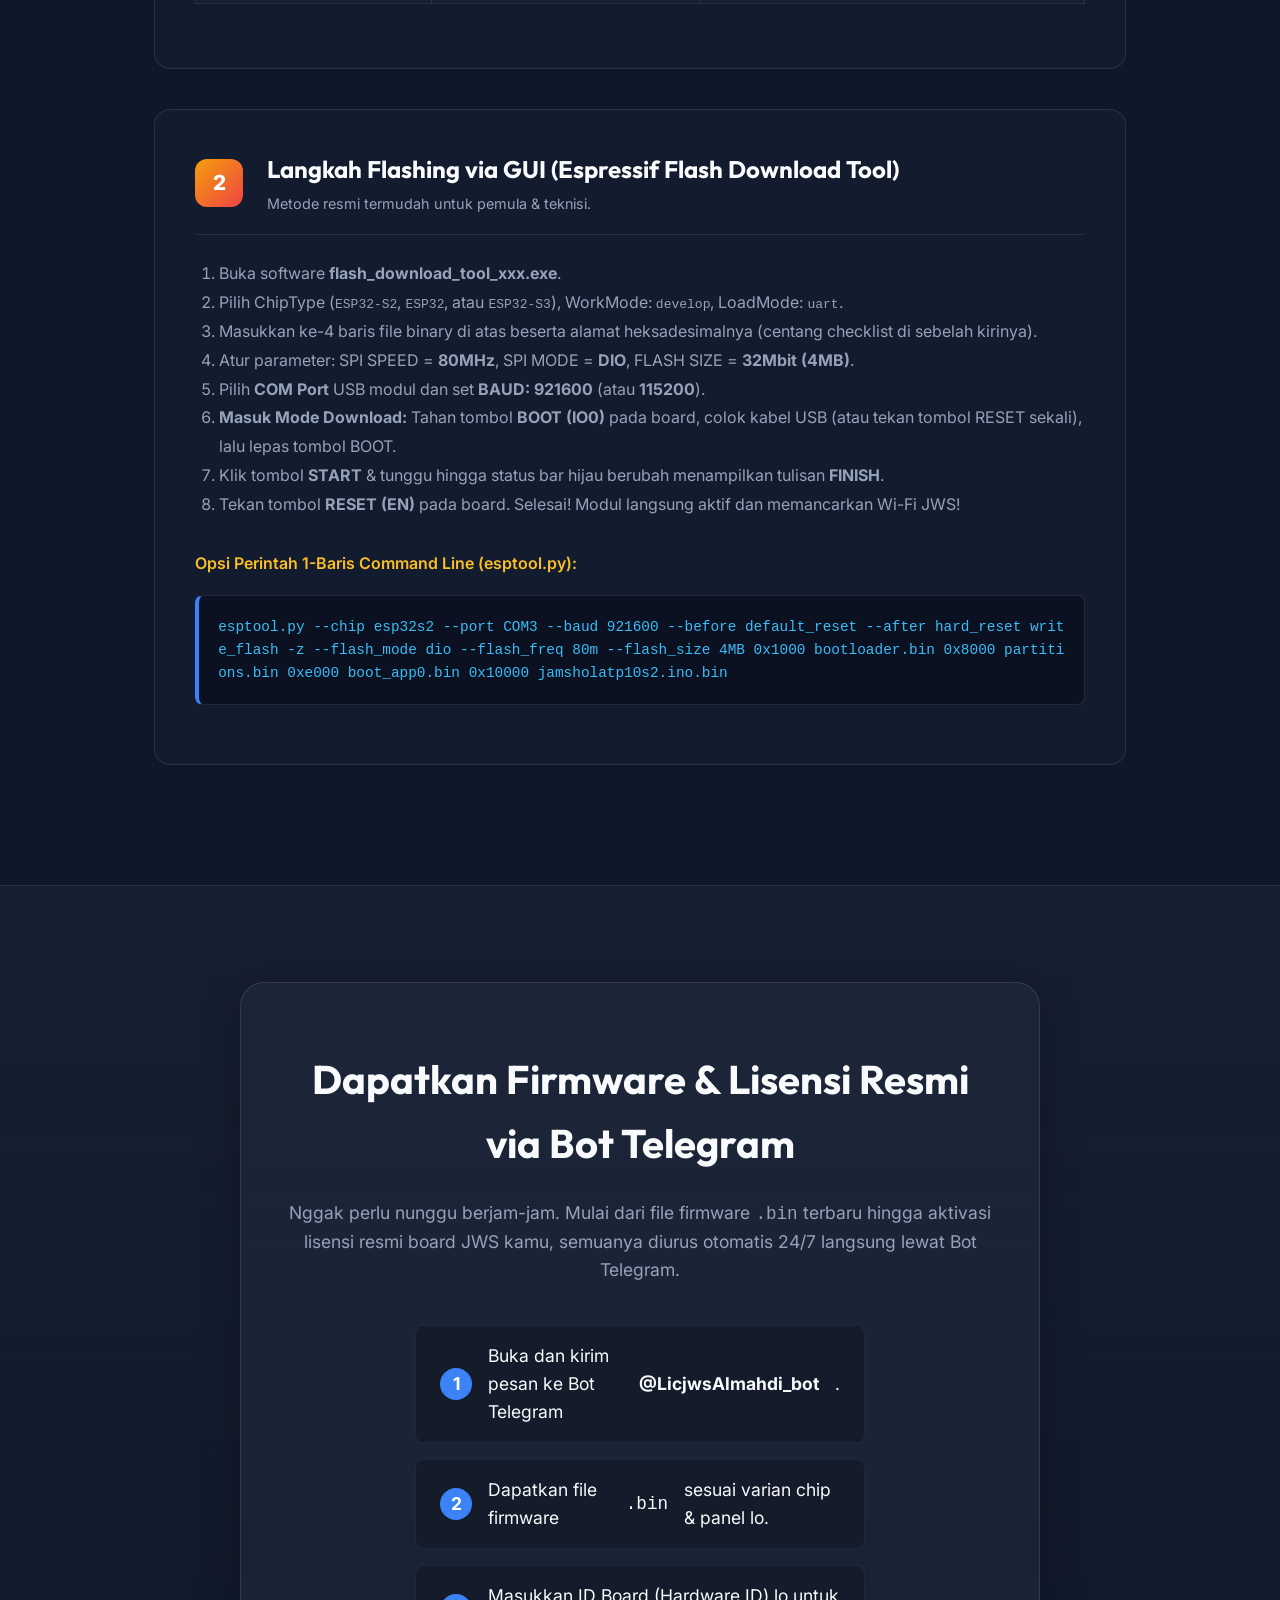
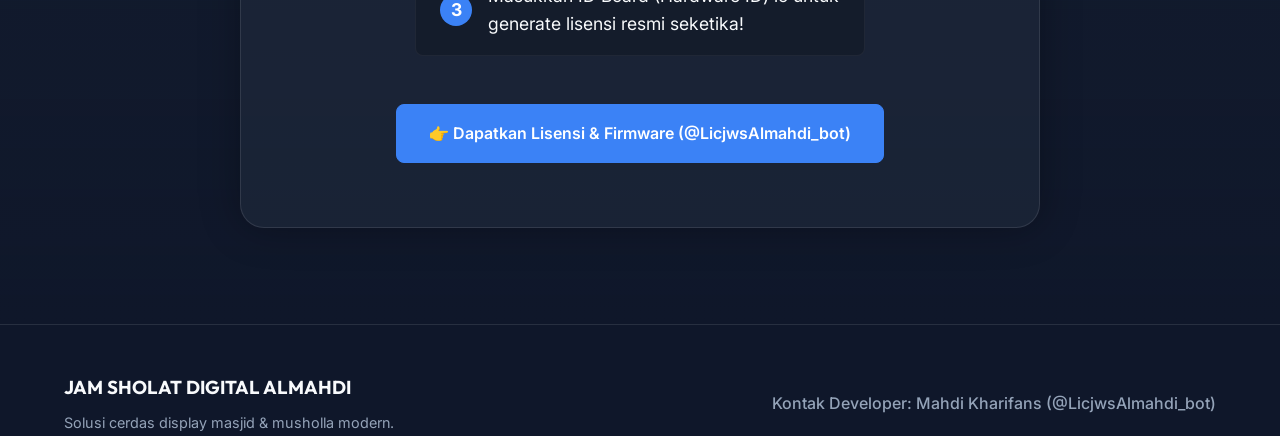
==== commit 5c8ff062: "feat(website): satukan seluruh halaman menjadi single-page application terpadu Menggabungkan konten " ====
--- a/index.html
+++ b/index.html
@@ -4,43 +4,45 @@
     <meta charset="UTF-8">
     <meta name="viewport" content="width=device-width, initial-scale=1.0">
     <title>JAM SHOLAT DIGITAL ALMAHDI - Smart Controller & Remote</title>
-    <meta name="description" content="Sistem Jam Sholat Digital Almahdi dengan dukungan multi-panel dan multi-chip (ESP8266, ESP32, ESP32-S2, ESP32-S3).">
+    <meta name="description" content="Sistem Jam Sholat Digital Almahdi terpadu: panduan penggunaan APK, skema perakitan hardware P10/P5 RGB/LCD, dan tutorial flashing bootloader ESP32 dalam satu halaman.">
     <link rel="stylesheet" href="style.css">
     <link href="https://fonts.googleapis.com/css2?family=Inter:wght@400;600;800&family=Outfit:wght@500;700&display=swap" rel="stylesheet">
 </head>
 <body>
     <nav>
-        <div class="logo">JAM SHOLAT ALMAHDI</div>
+        <div class="logo"><a href="#beranda" style="color:inherit; text-decoration:none;">JAM SHOLAT ALMAHDI</a></div>
         <div class="nav-links">
-            <a href="index.html">Beranda</a>
-            <a href="panduan.html">Panduan APK</a>
-            <a href="perakitan.html">Perakitan</a>
-            <a href="flashing.html">Flashing ESP32</a>
+            <a href="#beranda">Beranda</a>
             <a href="#varian">Varian</a>
             <a href="#fitur">Fitur</a>
+            <a href="#panduan">Panduan APK</a>
+            <a href="#perakitan">Perakitan</a>
+            <a href="#flashing">Flashing</a>
             <a href="#lisensi">Lisensi</a>
             <a href="https://t.me/LicjwsAlmahdi_bot" class="btn-primary-small" target="_blank">Hubungi Bot</a>
         </div>
     </nav>
 
-    <header class="hero">
+    <!-- SECTION 1: HERO BERANDA -->
+    <header id="beranda" class="hero">
         <div class="hero-content">
             <h1>Jam Sholat Digital.<br><span class="highlight">AL-MAHDI Smart System.</span></h1>
             <p>Solusi cerdas pengontrol Jam Sholat Digital (JWS) Almahdi. Dari ESP8266 ekonomis hingga ESP32-S3 Devkit ultra powerful. Nyala stabil 24/7 dengan dukungan penuh panel P10, P5, P2.5 RGB hingga LCD.</p>
             <div class="cta-group">
-                <a href="#lisensi" class="btn-primary">Cara Dapat Lisensi</a>
-                <a href="#varian" class="btn-secondary">Lihat Varian</a>
+                <a href="#lisensi" class="btn-primary">Dapatkan Lisensi & Firmware</a>
+                <a href="#panduan" class="btn-secondary">Pelajari Panduan</a>
             </div>
         </div>
         <div class="hero-visual">
             <div class="glass-card chip-card">
                 <div class="chip-icon">⚡</div>
                 <h3>Multi-Board Inside</h3>
-                <p>Support ESP8266, ESP32 Devkit, ESP32-S2, dan ESP32-S3. Koneksi WiFi native, setup super gampang.</p>
+                <p>Support ESP8266, ESP32 Devkit, ESP32-S2 (HD-WF1), dan ESP32-S3. Koneksi Wi-Fi native mandiri, setup super gampang.</p>
             </div>
         </div>
     </header>
 
+    <!-- SECTION 2: VARIAN PANEL & SCAN RATE -->
     <section id="varian" class="features" style="background: rgba(255,255,255,0.015); border-bottom: 1px solid var(--border-color); border-top: 1px solid var(--border-color);">
         <div class="section-header">
             <h2>Varian Super Lengkap</h2>
@@ -50,7 +52,7 @@
             <div class="feature-card">
                 <div class="icon">🟥</div>
                 <h3>P10 Mono (Single Color)</h3>
-                <p><strong>Scan Type:</strong> 1/4S & 1/8S<br><strong>Board:</strong> ESP8266 & ESP32-S2<br>Solusi paling ekonomis buat masjid. Cocok buat running text dan jadwal 1x8 atau ukuran memanjang lainnya.</p>
+                <p><strong>Scan Type:</strong> 1/4S & 1/8S<br><strong>Board:</strong> ESP8266 & ESP32-S2 (HD-WF1)<br>Solusi paling ekonomis buat masjid. Cocok buat running text dan jadwal 1x8 atau ukuran memanjang lainnya.</p>
             </div>
             <div class="feature-card">
                 <div class="icon">🌈</div>
@@ -65,11 +67,12 @@
             <div class="feature-card">
                 <div class="icon">📺</div>
                 <h3>LCD (16x2 & 20x4)</h3>
-                <p><strong>Interface:</strong> I2C Backpack (PCF8574)<br><strong>Board:</strong> ESP8266 Controller<br>Klasik, hemat daya (<2W), dan compact. Pas banget buat JWS rumahan, meja mihrab, atau mushola kecil.</p>
+                <p><strong>Interface:</strong> I2C Backpack (PCF8574)<br><strong>Board:</strong> ESP8266 Controller<br>Klasik, hemat daya (< 2 Watt), dan compact. Pas banget buat JWS rumahan, meja mihrab, atau mushola kecil.</p>
             </div>
         </div>
     </section>
 
+    <!-- SECTION 3: 10 FITUR UNGGULAN FLAGSHIP -->
     <section id="fitur" class="features">
         <div class="section-header">
             <h2>10 Fitur Unggulan Flagship</h2>
@@ -129,6 +132,360 @@
         </div>
     </section>
 
+    <!-- SECTION 4: PANDUAN PENGGUNAAN APK -->
+    <section id="panduan" class="content-section" style="border-top: 1px solid var(--border-color);">
+        <div class="section-header">
+            <h2>Panduan Penggunaan APK</h2>
+            <p>Cara setting modul jam sholat dan menggunakan aplikasi Android JAM SHOLAT DIGITAL ALMAHDI.</p>
+        </div>
+
+        <div class="step-card">
+            <div class="step-header">
+                <div class="step-number">1</div>
+                <h3>Koneksi Wi-Fi & Aplikasi (Tanpa Kuota Internet)</h3>
+            </div>
+            <div class="step-content">
+                <p>Modul JWS memancarkan sinyal Wi-Fi sendiri (SoftAP mandiri). Lo tidak membutuhkan router internet tambahan. Berkat fitur <strong>Bypass Data Seluler</strong> (Android 10 - 15), lo nggak perlu mematikan paket data seluler saat membuka aplikasi!</p>
+                <div class="code-box">
+                    SSID Default: JWS-XXXXXX<br>
+                    Password: 12345678<br>
+                    IP Address: 11.11.11.11 (Port Komunikasi: 313)
+                </div>
+                <ul>
+                    <li>Install aplikasi <strong>JAM SHOLAT DIGITAL ALMAHDI (JamSholatRemote.apk)</strong> di HP Android lo.</li>
+                    <li>Nyalakan JWS, cari nama Wi-Fi jam sholat di menu Wi-Fi HP, masukkan password <code>12345678</code>.</li>
+                    <li>Buka aplikasi. Status di bilah atas aplikasi akan langsung berubah jadi <span style="color:var(--accent); font-weight:600;">"Terhubung ke Kontroler"</span>.</li>
+                </ul>
+            </div>
+        </div>
+
+        <div class="step-card">
+            <div class="step-header">
+                <div class="step-number">2</div>
+                <h3>Sinkronisasi Jam & Lokasi Geografis (GPS)</h3>
+            </div>
+            <div class="step-content">
+                <p>Akurasi waktu dan koordinat lokasi adalah kunci utama presisi jadwal sholat:</p>
+                <ul>
+                    <li><strong>Tombol Sinkronkan Waktu HP:</strong> Cukup tekan tombol ini satu kali, jam, tanggal, bulan, dan tahun pada unit JWS akan otomatis sama persis dengan waktu internet di HP lo.</li>
+                    <li><strong>Tombol Ambil Lokasi GPS:</strong> Mengunci titik koordinat Lintang (Latitude) dan Bujur (Longitude) masjid langsung dari satelit GPS smartphone. Jadwal sholat otomatis dihitung astronomis secara akurat.</li>
+                    <li><strong>Koreksi Hijriah & Ihtiyati:</strong> Sesuaikan jika rukyatul hilal berbeda 1-2 hari. Tiap waktu sholat juga bisa dikoreksi secara manual (-9 s/d +9 menit).</li>
+                </ul>
+            </div>
+        </div>
+
+        <div class="step-card">
+            <div class="step-header">
+                <div class="step-number">3</div>
+                <h3>Adzan, Hitung Mundur Iqomah & Mode Sholat (Blanking)</h3>
+            </div>
+            <div class="step-content">
+                <p>Sistem mengatur transisi ibadah secara otomatis agar jamaah tertib dan khusyuk:</p>
+                <ul>
+                    <li><strong>Fase Adzan:</strong> Alarm buzzer berbunyi, nama waktu sholat berkedip di layar (misal: "ADZAN MAGHRIB"), dan audio MP3 adzan otomatis bersuara.</li>
+                    <li><strong>Fase Iqomah:</strong> Layar menampilkan hitungan mundur menit dan detik (durasi iqomah tiap waktu sholat bisa disetel berbeda, misal Subuh 12 menit, Maghrib 7 menit).</li>
+                    <li><strong>Mode Sholat (Auto Blanking):</strong> Saat hitung mundur habis, layar <strong>otomatis mati total (blank)</strong> selama sholat berlangsung agar tidak menyilaukan jamaah. Setelah durasi sholat selesai (misal 15 menit), layar otomatis menyala normal kembali.</li>
+                </ul>
+            </div>
+        </div>
+
+        <div class="step-card">
+            <div class="step-header">
+                <div class="step-number">4</div>
+                <h3>Audio Murottal, Tarkhim & Alarm Tiap Jam</h3>
+            </div>
+            <div class="step-content">
+                <p>Fitur audio terintegrasi langsung ke modul pemutar MP3 DFPlayer Mini:</p>
+                <ul>
+                    <li><strong>Tarkhim Pra-Adzan:</strong> Otomatis memutar ayat suci Al-Qur'an beberapa menit sebelum waktu sholat tiba.</li>
+                    <li><strong>Murottal Malam Jumat:</strong> Otomatis memutar Surah Yasin atau Al-Kahfi menjelang Maghrib & Isya di hari Kamis sore.</li>
+                    <li><strong>Jadwal Tartil 7 Slot:</strong> Bebas menentukan 7 jadwal pemutaran surat tertentu pada jam dan hari yang diinginkan.</li>
+                    <li><strong>Hourly Voice Alarm:</strong> Suara penanda jam berbahasa Indonesia ("Pukul dua belas tepat") tiap pergantian jam.</li>
+                </ul>
+            </div>
+        </div>
+
+        <div class="step-card">
+            <div class="step-header">
+                <div class="step-number">5</div>
+                <h3>Laporan Kas Masjid & Petugas Sholat</h3>
+            </div>
+            <div class="step-content">
+                <p>Pengumuman DKM masjid tampil elegan menggantikan papan tulis kapur/spidol:</p>
+                <ul>
+                    <li><strong>Laporan Keuangan (Animasi Roll-Up):</strong> Input Kas Awal, Penerimaan, Pengeluaran, Saldo Akhir, dan Infak Jumat pekan 1 s/d 4 langsung dari aplikasi HP. Tampil teks bergulir dari bawah ke atas.</li>
+                    <li><strong>Petugas Sholat & Pasaran Jawa:</strong> Nama Khatib, Imam, Bilal Jumat otomatis terdeteksi mengikuti 5 pasaran Jawa (Legi, Pahing, Pon, Wage, Kliwon). Termasuk jadwal petugas Sholat Ied & Tarawih Ramadhan.</li>
+                </ul>
+            </div>
+        </div>
+
+        <div class="step-card">
+            <div class="step-header">
+                <div class="step-number">6</div>
+                <h3>Auto Pengingat Puasa Sunnah & Teks Berjalan</h3>
+            </div>
+            <div class="step-content">
+                <p>Asisten ibadah pintar untuk seluruh jamaah masjid:</p>
+                <ul>
+                    <li><strong>Auto Puasa Sunnah:</strong> Otomatis muncul pada H-1 dan Hari H untuk puasa Senin-Kamis, Ayyamul Bidh (13-15 Hijriah), Asyura & Arafah. Dilengkapi pengaman otomatis tidak tayang pada Hari Tasyrik!</li>
+                    <li><strong>Hitung Mundur Ramadhan:</strong> Ticker otomatis menampilkan hitungan mundur: <em>"Menuju Bulan Suci Ramadhan: X Hari Lagi"</em>.</li>
+                </ul>
+            </div>
+        </div>
+
+        <div class="step-card">
+            <div class="step-header">
+                <div class="step-number">7</div>
+                <h3>Update Firmware Nirkabel (OTA)</h3>
+            </div>
+            <div class="step-content">
+                <p>Pembaruan sistem tanpa perlu bongkar bingkai masjid:</p>
+                <ol>
+                    <li>Dapatkan file firmware <code>.bin</code> terbaru dari Bot Telegram <strong><a href="https://t.me/LicjwsAlmahdi_bot" target="_blank" style="color:var(--primary);">@LicjwsAlmahdi_bot</a></strong>.</li>
+                    <li>Sambungkan HP/PC ke Wi-Fi Jam Sholat (SSID: <code>JWS-XXXXXX</code>).</li>
+                    <li>Buka browser, akses alamat: <code>http://11.11.11.11/update</code>.</li>
+                    <li>Pilih file <code>.bin</code> dan klik Update. Modul langsung ter-upgrade otomatis dalam hitungan detik!</li>
+                </ol>
+            </div>
+        </div>
+    </section>
+
+    <!-- SECTION 5: PANDUAN PERAKITAN & SKEMA WIRING -->
+    <section id="perakitan" class="content-section" style="border-top: 1px solid var(--border-color); background: rgba(255,255,255,0.01);">
+        <div class="section-header">
+            <h2>Skema & Panduan Perakitan Hardware</h2>
+            <p>Panduan jalur kabel presisi untuk ESP8266, Huidu HD-WF1 (ESP32-S2), ESP32 DevKit, dan display LCD.</p>
+        </div>
+
+        <!-- SKEMA 1: ESP8266 + P10 MONO -->
+        <div class="wiring-card">
+            <div class="wiring-header">
+                <div class="wiring-badge">1</div>
+                <div>
+                    <h3>Skema Wiring: ESP8266 (NodeMCU / Wemos D1) + P10 Mono (HUB12)</h3>
+                    <p style="color:var(--text-muted); font-size:0.9rem; margin-top:4px;">Untuk modul jam sholat masjid standar 1 s/d 8 panel P10 Monokrom.</p>
+                </div>
+            </div>
+            
+            <table class="wiring-table">
+                <thead>
+                    <tr>
+                        <th>Pin Header HUB12 P10</th>
+                        <th>Pin ESP8266 (Wemos/NodeMCU)</th>
+                        <th>GPIO</th>
+                        <th>Fungsi Sinyal</th>
+                    </tr>
+                </thead>
+                <tbody>
+                    <tr><td><strong>OE</strong> (Enable)</td><td><code>D8</code></td><td>GPIO 15</td><td>Kontrol kecerahan & blanking layar</td></tr>
+                    <tr><td><strong>A</strong> (Row Select A)</td><td><code>D0</code></td><td>GPIO 16</td><td>Pemilih baris 1/4S</td></tr>
+                    <tr><td><strong>B</strong> (Row Select B)</td><td><code>D6</code></td><td>GPIO 12</td><td>Pemilih baris 1/4S</td></tr>
+                    <tr><td><strong>CLK</strong> (Clock)</td><td><code>D5</code></td><td>GPIO 14</td><td>Sinyal SPI Clock</td></tr>
+                    <tr><td><strong>S / DATA / R</strong></td><td><code>D7</code></td><td>GPIO 13</td><td>Sinyal SPI Master Out Data</td></tr>
+                    <tr><td><strong>GND</strong></td><td><code>GND</code></td><td>GND</td><td>Ground Bersama Wajib Tersambung</td></tr>
+                </tbody>
+            </table>
+
+            <div class="notice-box">
+                <strong>Periferal Tambahan ESP8266 P10:</strong><br>
+                • <strong>RTC DS3231:</strong> SDA ke <code>D2 (GPIO 4)</code>, SCL ke <code>D1 (GPIO 5)</code>, VCC <code>5V/3.3V</code>, GND <code>GND</code>.<br>
+                • <strong>DFPlayer Mini:</strong> TX DFPlayer ke RX ESP8266, RX DFPlayer (via R 1kΩ) ke TX ESP8266. VCC <code>5V</code>, GND <code>GND</code>.<br>
+                • <strong>Buzzer Aktif 5V:</strong> Positif (+) ke <code>D4 (GPIO 2)</code>, negatif (-) ke <code>GND</code>.
+            </div>
+        </div>
+
+        <!-- SKEMA 2: HUIDU HD-WF1 (ESP32-S2) + P10 MONO -->
+        <div class="wiring-card">
+            <div class="wiring-header">
+                <div class="wiring-badge">2</div>
+                <div>
+                    <h3>Skema Wiring: Huidu HD-WF1 (ESP32-S2) + Panel P10 Monokrom (HUB12)</h3>
+                    <p style="color:var(--text-muted); font-size:0.9rem; margin-top:4px;">Menggunakan controller pabrikan Huidu HD-WF1 dengan performa tinggi & RTC on-board.</p>
+                </div>
+            </div>
+
+            <div class="notice-box" style="border-left-color: #ef4444; background: rgba(239, 68, 68, 0.1); color: #fca5a5;">
+                <strong style="color:#f87171;">⚠️ PERINGATAN KERAS SEBELUM MEMASANG KABEL:</strong><br>
+                <strong>JANGAN PERNAH MENANCAPKAN KABEL PIPIH LURUS (16-Pin Flat Ribbon Cable 1:1) LANGSUNG DARI BOARD HD-WF1 KE PANEL P10!</strong><br>
+                <em>Penyebab:</em> Soket pada HD-WF1 adalah tipe <strong>HUB75</strong>, sedangkan soket panel P10 adalah tipe <strong>HUB12</strong> (di mana seluruh pin ganjil 3, 5, 7, 9, 11, 13, 15 di-ground-kan). Jika dicolok lurus, pin GPIO chip ESP32-S2 akan <strong>korsleting langsung ke GND</strong>.<br>
+                <strong>SOLUSI:</strong> Cukup gunakan <strong>7 kabel jumper Female-to-Female</strong> sesuai tabel koneksi resmi berikut:
+            </div>
+
+            <table class="wiring-table">
+                <thead>
+                    <tr>
+                        <th>No</th>
+                        <th>Sinyal P10</th>
+                        <th>Pin Header HD-WF1 (HUB75)</th>
+                        <th>Label Silk HD-WF1</th>
+                        <th>GPIO ESP32-S2</th>
+                        <th>Pin Panel P10 (HUB12)</th>
+                        <th>Fungsi Sinyal</th>
+                    </tr>
+                </thead>
+                <tbody>
+                    <tr><td>1</td><td><strong>OE / EN</strong></td><td><code>Pin 15</code></td><td><code>OE</code></td><td>GPIO 35</td><td><code>Pin 1 (OE)</code></td><td>Output Enable / PWM Kecerahan</td></tr>
+                    <tr><td>2</td><td><strong>A</strong></td><td><code>Pin 9</code></td><td><code>A</code></td><td>GPIO 39</td><td><code>Pin 2 (A)</code></td><td>Pemilih Baris A (1/4S)</td></tr>
+                    <tr><td>3</td><td><strong>B</strong></td><td><code>Pin 10</code></td><td><code>B</code></td><td>GPIO 38</td><td><code>Pin 4 (B)</code></td><td>Pemilih Baris B (1/4S)</td></tr>
+                    <tr><td>4</td><td><strong>CLK</strong></td><td><code>Pin 13</code></td><td><code>CLK</code></td><td>GPIO 34</td><td><code>Pin 8 (CLK)</code></td><td>Shift Clock Pulses</td></tr>
+                    <tr><td>5</td><td><strong>LAT / STB</strong></td><td><code>Pin 14</code></td><td><code>LAT</code></td><td>GPIO 33</td><td><code>Pin 10 (LAT)</code></td><td>Latch Pengunci Data</td></tr>
+                    <tr><td>6</td><td><strong>R / DATA</strong></td><td><code>Pin 1</code></td><td><code>R1</code></td><td>GPIO 2</td><td><code>Pin 12 (R)</code></td><td>Serial Data Masuk</td></tr>
+                    <tr><td>7</td><td><strong>GND</strong></td><td><code>Pin 4 / 16</code></td><td><code>GND</code></td><td>GND</td><td><code>Pin 3, 5, atau GND</code></td><td>Ground Bersama (Wajib)</td></tr>
+                </tbody>
+            </table>
+
+            <div class="success-box">
+                <strong>Keunggulan & Periferal On-Board HD-WF1:</strong><br>
+                • <strong>RTC On-Board:</strong> Chip RTC (PCF8563 / BM8563) sudah tertanam langsung di PCB HD-WF1 pada <code>SDA GPIO 41 & SCL GPIO 42</code>. Lo <em>nggak perlu lagi beli/rakit modul RTC DS3231 eksternal</em>!<br>
+                • <strong>DFPlayer Mini (UART1):</strong> Sambungkan RX DFPlayer (via R 1kΩ) ke TX HD-WF1 <code>GPIO 17</code>, dan TX DFPlayer ke RX HD-WF1 <code>GPIO 18</code>.<br>
+                • <strong>Buzzer:</strong> Terhubung ke <code>GPIO 12</code> (Pin 8 header HUB75).
+            </div>
+        </div>
+
+        <!-- SKEMA 3: ESP32 + P5 RGB / P2.5 (HUB75) -->
+        <div class="wiring-card">
+            <div class="wiring-header">
+                <div class="wiring-badge">3</div>
+                <div>
+                    <h3>Skema Wiring: ESP32 DevKit / S2 / S3 + P5 RGB & P2.5 (HUB75 DMA)</h3>
+                    <p style="color:var(--text-muted); font-size:0.9rem; margin-top:4px;">Untuk display Full Color resolusi tinggi P5 RGB (Scan 1/16S) & P2.5 RGB (Scan 1/32S).</p>
+                </div>
+            </div>
+
+            <table class="wiring-table">
+                <thead>
+                    <tr><th>Pin Soket HUB75 (Panel)</th><th>Pin ESP32 DevKit</th><th>Keterangan Jalur</th></tr>
+                </thead>
+                <tbody>
+                    <tr><td><strong>R1, G1, B1</strong></td><td><code>GPIO 25, 26, 27</code></td><td>Data Warna Bagian Atas</td></tr>
+                    <tr><td><strong>R2, G2, B2</strong></td><td><code>GPIO 14, 12, 13</code></td><td>Data Warna Bagian Bawah</td></tr>
+                    <tr><td><strong>A, B, C, D</strong> (Line Select)</td><td><code>GPIO 23, 19, 5, 17</code></td><td>Decoder Baris Scan 1/16S (P5)</td></tr>
+                    <tr><td><strong>E</strong> (Scan 1/32S P2.5)</td><td><code>GPIO 18</code></td><td>Decoder Baris Tambahan 1/32S (P2.5 64x64)</td></tr>
+                    <tr><td><strong>LAT / STB (Latch)</strong></td><td><code>GPIO 4</code></td><td>Pengunci Data Baris</td></tr>
+                    <tr><td><strong>OE (Output Enable)</strong></td><td><code>GPIO 15</code></td><td>PWM Pengatur Kecerahan Layar</td></tr>
+                    <tr><td><strong>CLK (Clock)</strong></td><td><code>GPIO 16</code></td><td>Sinyal Shift Clock DMA</td></tr>
+                </tbody>
+            </table>
+        </div>
+
+        <!-- SKEMA 4: ESP8266 + LCD KARAKTER -->
+        <div class="wiring-card">
+            <div class="wiring-header">
+                <div class="wiring-badge">4</div>
+                <div>
+                    <h3>Skema Wiring: ESP8266 + LCD Karakter (16x2 & 20x4 I2C)</h3>
+                    <p style="color:var(--text-muted); font-size:0.9rem; margin-top:4px;">Varian meja mihrab / jam dinding hemat daya (< 2 Watt).</p>
+                </div>
+            </div>
+
+            <table class="wiring-table">
+                <thead>
+                    <tr><th>Komponen</th><th>Pin Modul</th><th>Pin ESP8266</th><th>Keterangan</th></tr>
+                </thead>
+                <tbody>
+                    <tr><td><strong>LCD I2C (16x2 / 20x4)</strong></td><td>SDA, SCL, VCC, GND</td><td><code>D2, D1, 5V, GND</code></td><td>Alamat I2C: <code>0x27 / 0x3F</code>. Setel trimpot kontras di belakang LCD.</td></tr>
+                    <tr><td><strong>RTC DS3231</strong></td><td>SDA, SCL, VCC, GND</td><td><code>D2, D1, 5V, GND</code></td><td>Terhubung paralel pada pin I2C D1 & D2 yang sama.</td></tr>
+                    <tr><td><strong>DFPlayer Mini</strong></td><td>TX, RX, VCC, GND</td><td><code>RX (GPIO 3), TX (GPIO 1), 5V, GND</code></td><td>Audio Murottal & Adzan ke speaker.</td></tr>
+                    <tr><td><strong>Buzzer 5V</strong></td><td>Positif (+), Negatif (-)</td><td><code>D4 (GPIO 2), GND</code></td><td>Buzzer alarm masuk waktu sholat.</td></tr>
+                </tbody>
+            </table>
+        </div>
+
+        <!-- SKEMA 5: POWER SUPPLY & GROUNDING -->
+        <div class="wiring-card">
+            <div class="wiring-header">
+                <div class="wiring-badge">⚡</div>
+                <div>
+                    <h3>Manajemen Catu Daya (Power Supply) & Aturan Grounding Wajib</h3>
+                    <p style="color:var(--text-muted); font-size:0.9rem; margin-top:4px;">Kunci utama JWS awet, tidak sering reset sendiri, dan LED tidak berkedip redup.</p>
+                </div>
+            </div>
+
+            <ul class="tips-list">
+                <li><strong>Gunakan Power Supply Berkualitas:</strong> P10 Mono (5V 5A s/d 20A) & P5 RGB (5V 20A+ anti-drop).</li>
+                <li><strong>Golden Rule (Common Ground):</strong> Semua pin GND (GND Power Supply, GND Panel LED, GND Mikrokontroler, dan GND DFPlayer) <strong>WAJIB disatukan menjadi satu titik ground bersama</strong>.</li>
+                <li><strong>Jalur Daya Terpisah:</strong> Tarik kabel daya 5V tebal langsung dari PSU ke panel LED. Jangan memberi makan daya panel LED dari pin 5V mikrokontroler!</li>
+                <li><strong>Resistor 1kΩ pada RX DFPlayer Mini:</strong> Pasang resistor 1kΩ seri pada jalur pin RX modul DFPlayer untuk meredam noise desis (hiss) audio.</li>
+            </ul>
+        </div>
+    </section>
+
+    <!-- SECTION 6: TUTORIAL FLASHING BOOTLOADER & FIRMWARE -->
+    <section id="flashing" class="content-section" style="border-top: 1px solid var(--border-color);">
+        <div class="section-header">
+            <h2>Panduan Flashing Bootloader & Firmware ESP32</h2>
+            <p>Langkah mengisi bootloader, partisi, dan firmware jam sholat ke ESP32, ESP32-S2 (HD-WF1), dan ESP32-S3 dari nol.</p>
+        </div>
+
+        <div class="flash-card">
+            <div class="flash-header">
+                <div class="flash-badge">1</div>
+                <div>
+                    <h3>Peta Alamat Flash (Memory Offset Map)</h3>
+                    <p style="color:var(--text-muted); font-size:0.9rem; margin-top:4px;">Alamat heksadesimal wajib pada memori flash agar chip tidak bootloop.</p>
+                </div>
+            </div>
+
+            <h4 style="color:#fbbf24; margin-top:1rem;">A. Varian ESP32-S2 (Huidu HD-WF1)</h4>
+            <table class="flash-table">
+                <thead><tr><th>Nama File</th><th>Alamat Heksadesimal (Offset)</th><th>Keterangan</th></tr></thead>
+                <tbody>
+                    <tr><td><code>bootloader.bin</code></td><td><code>0x1000</code></td><td>Bootloader resmi ESP32-S2</td></tr>
+                    <tr><td><code>partitions.bin</code></td><td><code>0x8000</code></td><td>Tabel partisi</td></tr>
+                    <tr><td><code>boot_app0.bin</code></td><td><code>0xe000</code></td><td>Data inisialisasi boot OTA</td></tr>
+                    <tr><td><code>jamsholatp10s2.ino.bin</code></td><td><code>0x10000</code></td><td>Firmware Jam Sholat P10 HD-WF1 Almahdi</td></tr>
+                </tbody>
+            </table>
+
+            <h4 style="color:#fbbf24; margin-top:2rem;">B. Varian ESP32 DevKit (P5 RGB / P2.5)</h4>
+            <table class="flash-table">
+                <thead><tr><th>Nama File</th><th>Alamat Heksadesimal (Offset)</th><th>Keterangan</th></tr></thead>
+                <tbody>
+                    <tr><td><code>bootloader.bin</code></td><td><code>0x1000</code></td><td>Bootloader dual-core ESP32</td></tr>
+                    <tr><td><code>partitions.bin</code></td><td><code>0x8000</code></td><td>Tabel partisi OTA</td></tr>
+                    <tr><td><code>boot_app0.bin</code></td><td><code>0xe000</code></td><td>Data inisialisasi boot OTA</td></tr>
+                    <tr><td><code>firmware_esp32_rgb.bin</code></td><td><code>0x10000</code></td><td>Firmware Jam Sholat RGB Almahdi</td></tr>
+                </tbody>
+            </table>
+
+            <h4 style="color:#fbbf24; margin-top:2rem;">C. Varian ESP32-S3 (HD-WF2 / DevKit S3)</h4>
+            <table class="flash-table">
+                <thead><tr><th>Nama File</th><th>Alamat Heksadesimal (Offset)</th><th>Keterangan</th></tr></thead>
+                <tbody>
+                    <tr><td><code>bootloader.bin</code></td><td><code>0x0000</code></td><td><em>Catatan:</em> Bootloader S3 dimulai dari alamat 0x0</td></tr>
+                    <tr><td><code>partitions.bin</code></td><td><code>0x8000</code></td><td>Tabel partisi</td></tr>
+                    <tr><td><code>boot_app0.bin</code></td><td><code>0xe000</code></td><td>Data inisialisasi boot OTA</td></tr>
+                    <tr><td><code>firmware_s3_rgb.bin</code></td><td><code>0x10000</code></td><td>Firmware Jam Sholat S3 DMA</td></tr>
+                </tbody>
+            </table>
+        </div>
+
+        <div class="flash-card">
+            <div class="flash-header">
+                <div class="flash-badge">2</div>
+                <div>
+                    <h3>Langkah Flashing via GUI (Espressif Flash Download Tool)</h3>
+                    <p style="color:var(--text-muted); font-size:0.9rem; margin-top:4px;">Metode resmi termudah untuk pemula & teknisi.</p>
+                </div>
+            </div>
+
+            <ol class="step-list">
+                <li>Buka software <strong>flash_download_tool_xxx.exe</strong>.</li>
+                <li>Pilih ChipType (<code>ESP32-S2</code>, <code>ESP32</code>, atau <code>ESP32-S3</code>), WorkMode: <code>develop</code>, LoadMode: <code>uart</code>.</li>
+                <li>Masukkan ke-4 baris file binary di atas beserta alamat heksadesimalnya (centang checklist di sebelah kirinya).</li>
+                <li>Atur parameter: SPI SPEED = <strong>80MHz</strong>, SPI MODE = <strong>DIO</strong>, FLASH SIZE = <strong>32Mbit (4MB)</strong>.</li>
+                <li>Pilih <strong>COM Port</strong> USB modul dan set <strong>BAUD: 921600</strong> (atau <strong>115200</strong>).</li>
+                <li><strong>Masuk Mode Download:</strong> Tahan tombol <strong>BOOT (IO0)</strong> pada board, colok kabel USB (atau tekan tombol RESET sekali), lalu lepas tombol BOOT.</li>
+                <li>Klik tombol <strong>START</strong> & tunggu hingga status bar hijau berubah menampilkan tulisan <strong>FINISH</strong>.</li>
+                <li>Tekan tombol <strong>RESET (EN)</strong> pada board. Selesai! Modul langsung aktif dan memancarkan Wi-Fi JWS!</li>
+            </ol>
+
+            <p style="color:#fbbf24; font-weight:600; margin-top:2rem;">Opsi Perintah 1-Baris Command Line (esptool.py):</p>
+            <div class="code-command">esptool.py --chip esp32s2 --port COM3 --baud 921600 --before default_reset --after hard_reset write_flash -z --flash_mode dio --flash_freq 80m --flash_size 4MB 0x1000 bootloader.bin 0x8000 partitions.bin 0xe000 boot_app0.bin 0x10000 jamsholatp10s2.ino.bin</div>
+        </div>
+    </section>
+
+    <!-- SECTION 7: LISENSI & FIRMWARE BOT -->
     <section id="lisensi" class="license-section">
         <div class="license-content">
             <h2>Dapatkan Firmware & Lisensi Resmi via Bot Telegram</h2>
@@ -144,6 +501,7 @@
         </div>
     </section>
 
+    <!-- FOOTER -->
     <footer id="kontak">
         <div class="footer-content">
             <div class="footer-brand">
--- a/style.css
+++ b/style.css
@@ -364,3 +364,168 @@
         padding: 2rem 1.5rem;
     }
 }
+
+/* ======================================================== */
+/* Component Styles for Unified Single-Page Application     */
+/* ======================================================== */
+html {
+    scroll-behavior: smooth;
+    scroll-padding-top: 80px;
+}
+
+.content-section {
+    padding: 5rem 5%;
+    max-width: 1100px;
+    margin: 0 auto;
+}
+
+.step-card, .wiring-card, .flash-card {
+    background: rgba(255, 255, 255, 0.02);
+    border: 1px solid var(--border-color);
+    padding: 2.5rem;
+    border-radius: 16px;
+    margin-bottom: 2.5rem;
+    transition: all 0.3s ease;
+}
+
+.step-card:hover, .wiring-card:hover, .flash-card:hover {
+    border-color: var(--primary);
+    background: rgba(255, 255, 255, 0.035);
+}
+
+.step-header, .wiring-header, .flash-header {
+    display: flex;
+    align-items: center;
+    gap: 1.5rem;
+    margin-bottom: 1.5rem;
+    border-bottom: 1px solid rgba(255, 255, 255, 0.08);
+    padding-bottom: 1.2rem;
+}
+
+.step-number, .wiring-badge, .flash-badge {
+    background: linear-gradient(135deg, var(--primary), var(--accent));
+    color: white;
+    font-size: 1.3rem;
+    font-weight: 800;
+    width: 48px;
+    height: 48px;
+    border-radius: 12px;
+    display: flex;
+    align-items: center;
+    justify-content: center;
+    flex-shrink: 0;
+}
+
+.flash-badge {
+    background: linear-gradient(135deg, #f59e0b, #ef4444);
+}
+
+.step-card h3, .wiring-card h3, .flash-card h3 {
+    font-size: 1.5rem;
+    color: var(--text-main);
+}
+
+.step-content p {
+    margin-bottom: 1rem;
+    color: var(--text-muted);
+    font-size: 1.05rem;
+}
+
+.step-content ul {
+    margin-left: 1.5rem;
+    margin-bottom: 1rem;
+    color: var(--text-muted);
+}
+
+.step-content li {
+    margin-bottom: 0.5rem;
+}
+
+.wiring-table, .flash-table {
+    width: 100%;
+    border-collapse: collapse;
+    margin: 1.5rem 0;
+    font-size: 0.95rem;
+}
+
+.wiring-table th, .wiring-table td, .flash-table th, .flash-table td {
+    border: 1px solid rgba(255, 255, 255, 0.08);
+    padding: 12px 16px;
+    text-align: left;
+}
+
+.wiring-table th {
+    background: rgba(59, 130, 246, 0.15);
+    color: var(--text-main);
+    font-weight: 600;
+}
+
+.flash-table th {
+    background: rgba(245, 158, 11, 0.15);
+    color: var(--text-main);
+    font-weight: 600;
+}
+
+.wiring-table tr:nth-child(even), .flash-table tr:nth-child(even) {
+    background: rgba(255, 255, 255, 0.015);
+}
+
+.wiring-table td code, .flash-table td code {
+    background: rgba(0, 0, 0, 0.4);
+    padding: 3px 8px;
+    border-radius: 4px;
+    color: #38bdf8;
+    font-family: monospace;
+    font-weight: 600;
+}
+
+.flash-table td code {
+    color: #fbbf24;
+}
+
+.code-box, .code-command {
+    background: #0b1120;
+    border: 1px solid rgba(255, 255, 255, 0.1);
+    border-left: 4px solid var(--primary);
+    padding: 1.2rem;
+    border-radius: 8px;
+    font-family: Consolas, monospace;
+    color: #38bdf8;
+    font-size: 0.9rem;
+    line-height: 1.6;
+    margin: 1.2rem 0;
+    overflow-x: auto;
+    white-space: pre-wrap;
+    word-break: break-all;
+}
+
+.notice-box {
+    background: rgba(245, 158, 11, 0.08);
+    border-left: 4px solid #f59e0b;
+    padding: 1rem 1.5rem;
+    border-radius: 0 8px 8px 0;
+    margin: 1.5rem 0;
+    color: #fde68a;
+    font-size: 0.95rem;
+}
+
+.notice-box strong {
+    color: #fbbf24;
+}
+
+.success-box {
+    background: rgba(16, 185, 129, 0.08);
+    border-left: 4px solid var(--accent);
+    padding: 1rem 1.5rem;
+    border-radius: 0 8px 8px 0;
+    margin: 1.5rem 0;
+    color: #a7f3d0;
+    font-size: 0.95rem;
+}
+
+.tips-list, .step-list {
+    margin-left: 1.5rem;
+    margin-top: 1rem;
+    color: var(--text-muted);
+    line-height: 1.8;
+}
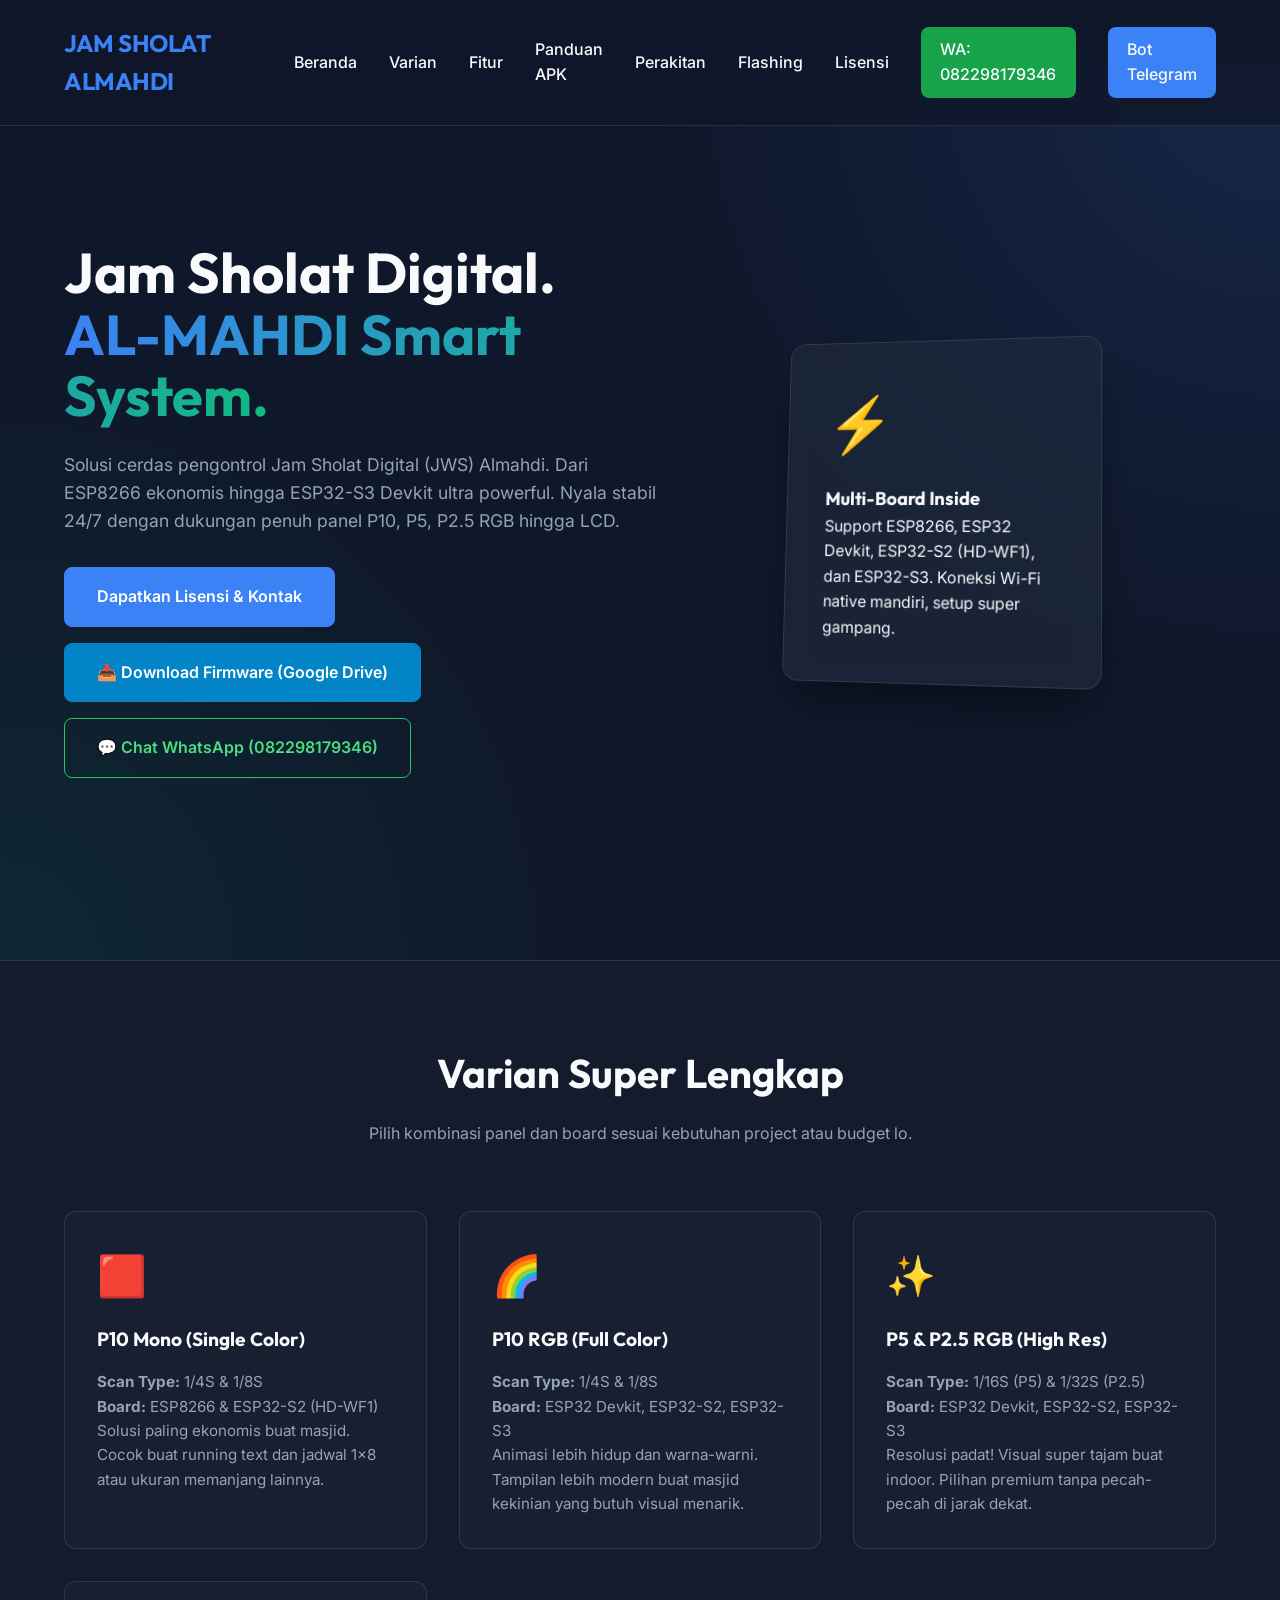
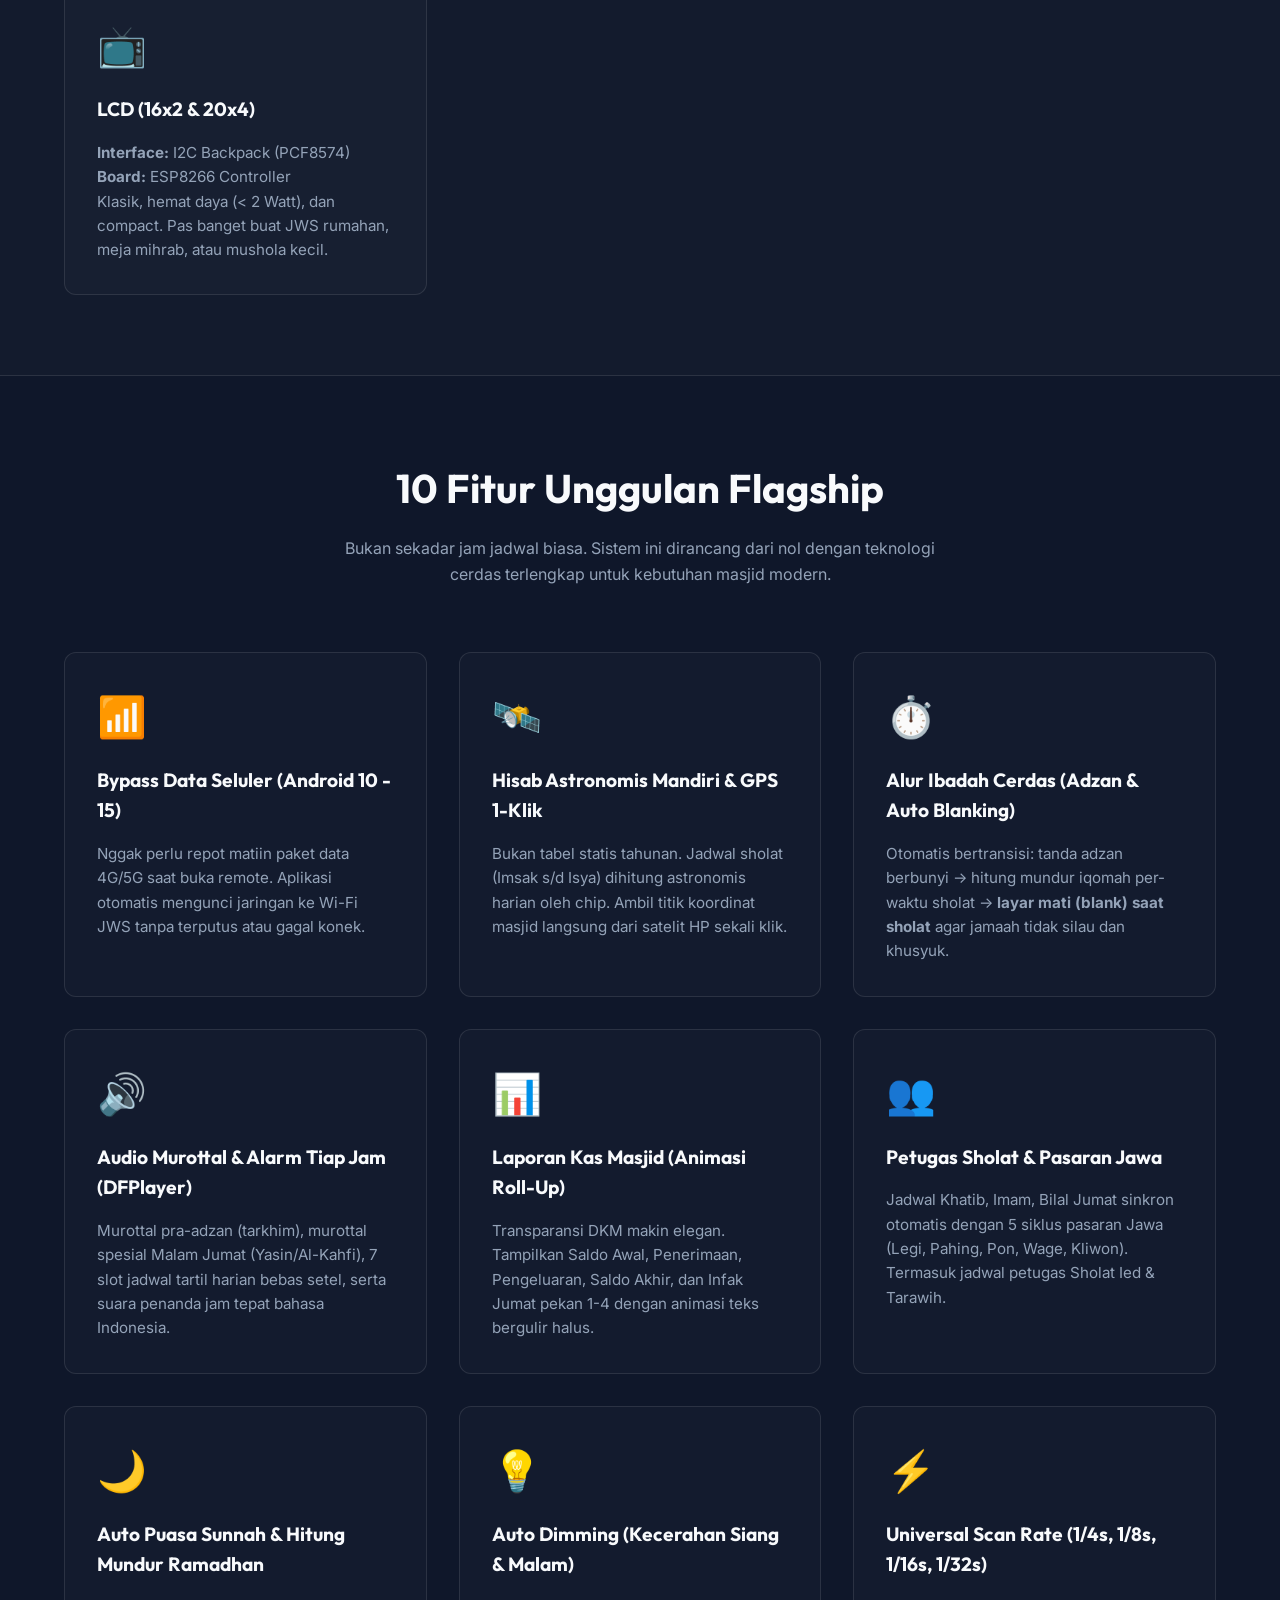
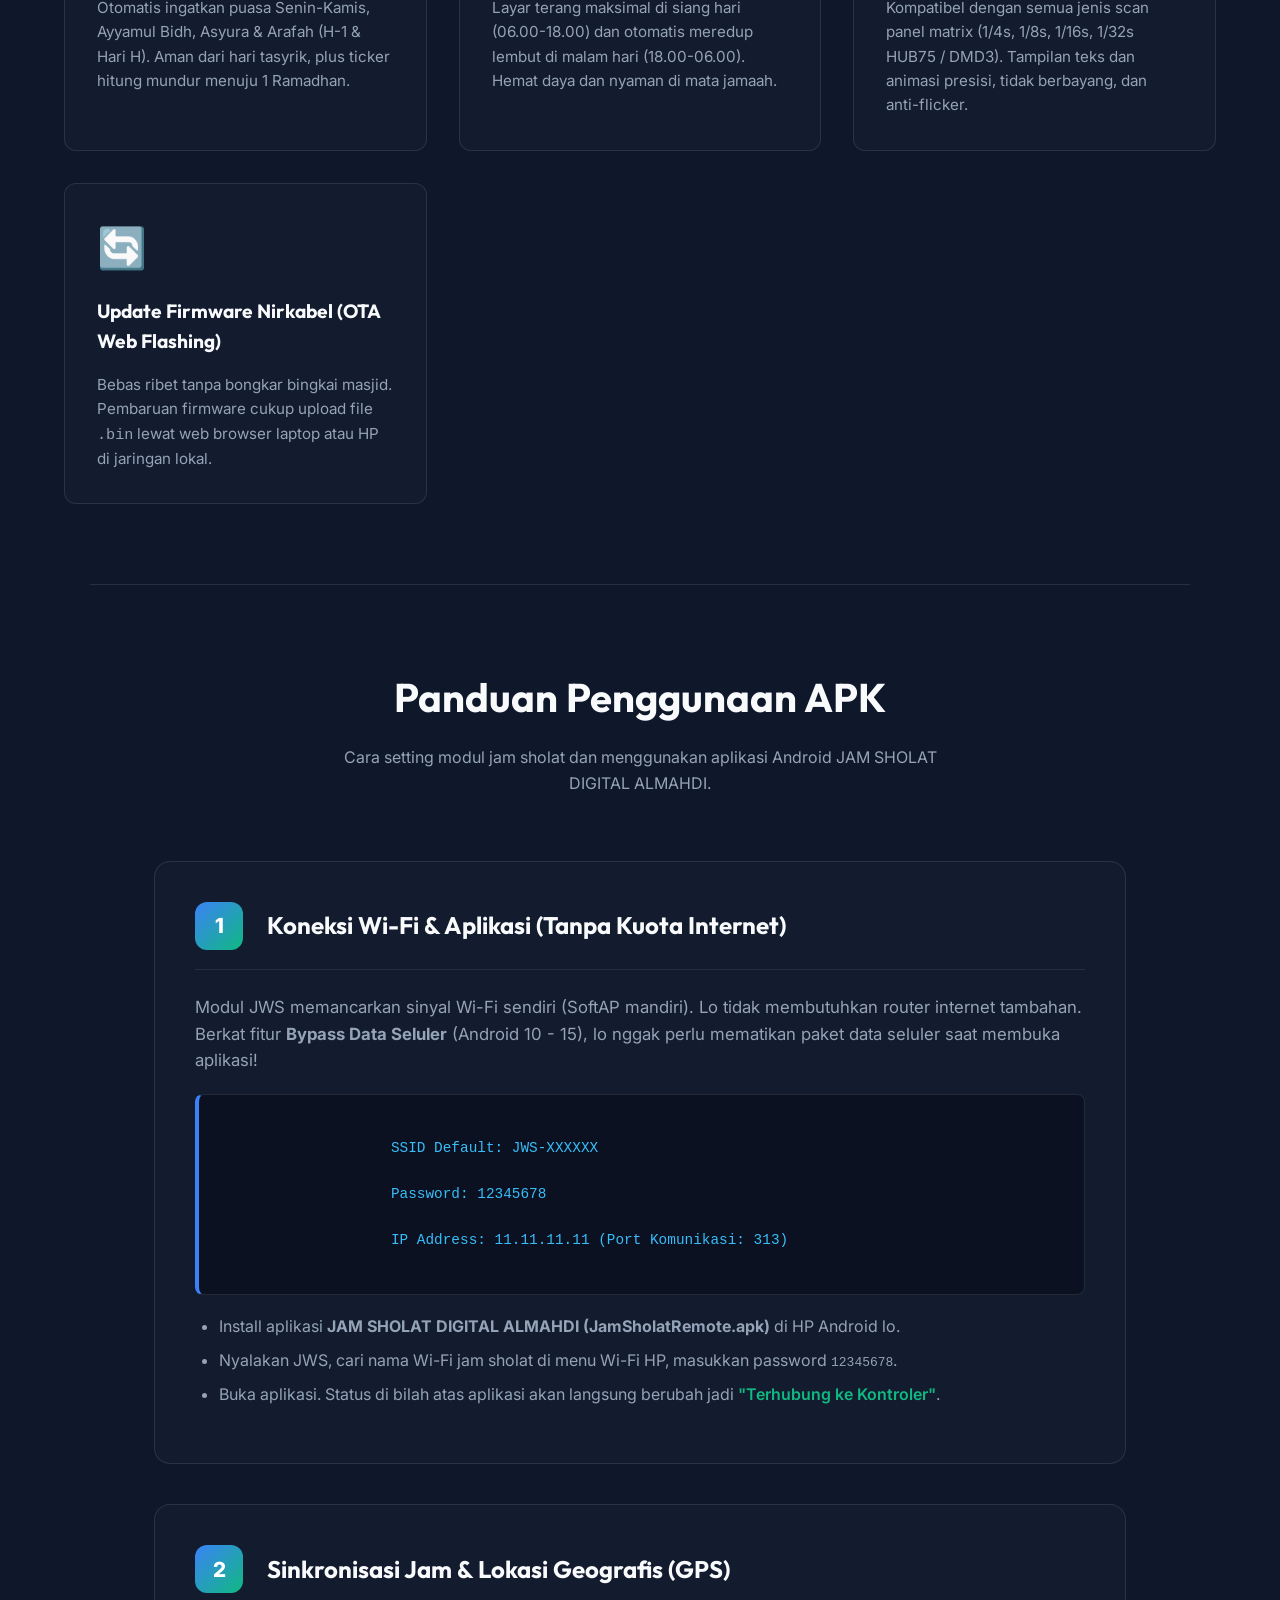
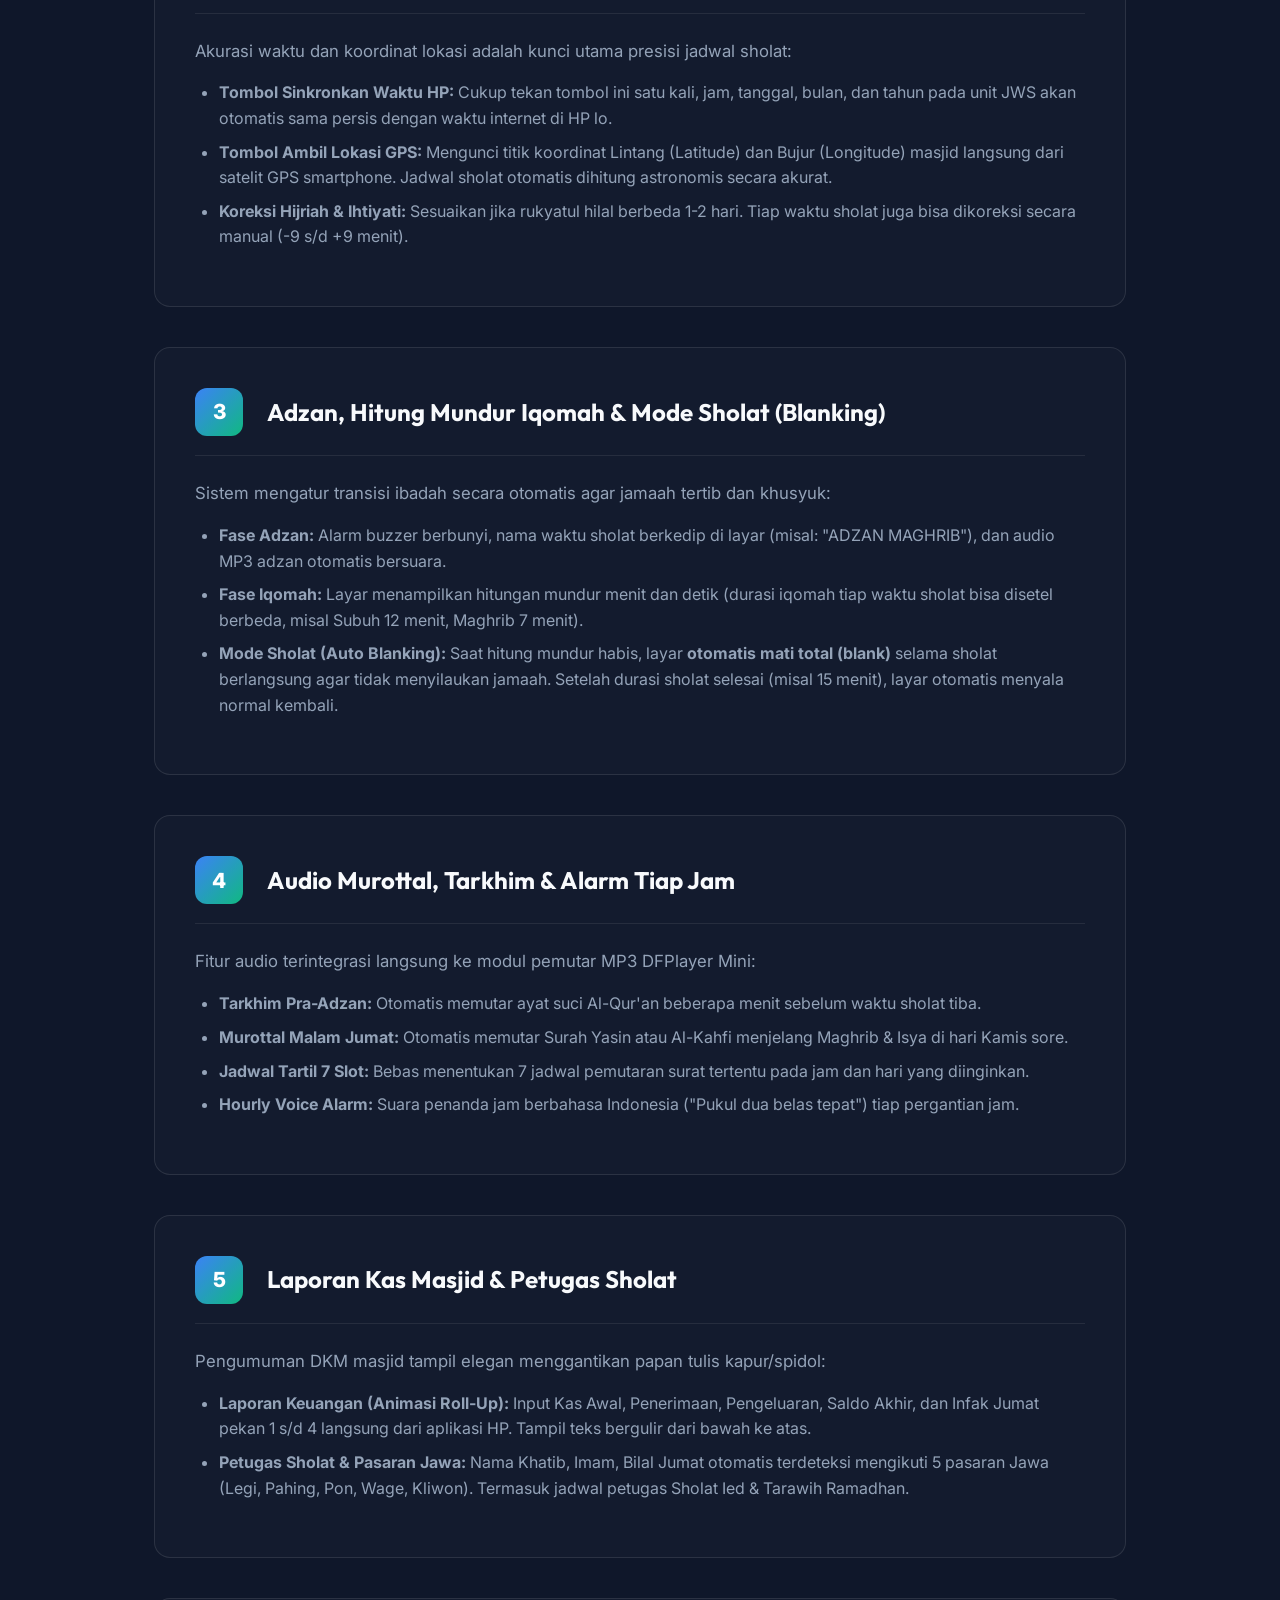
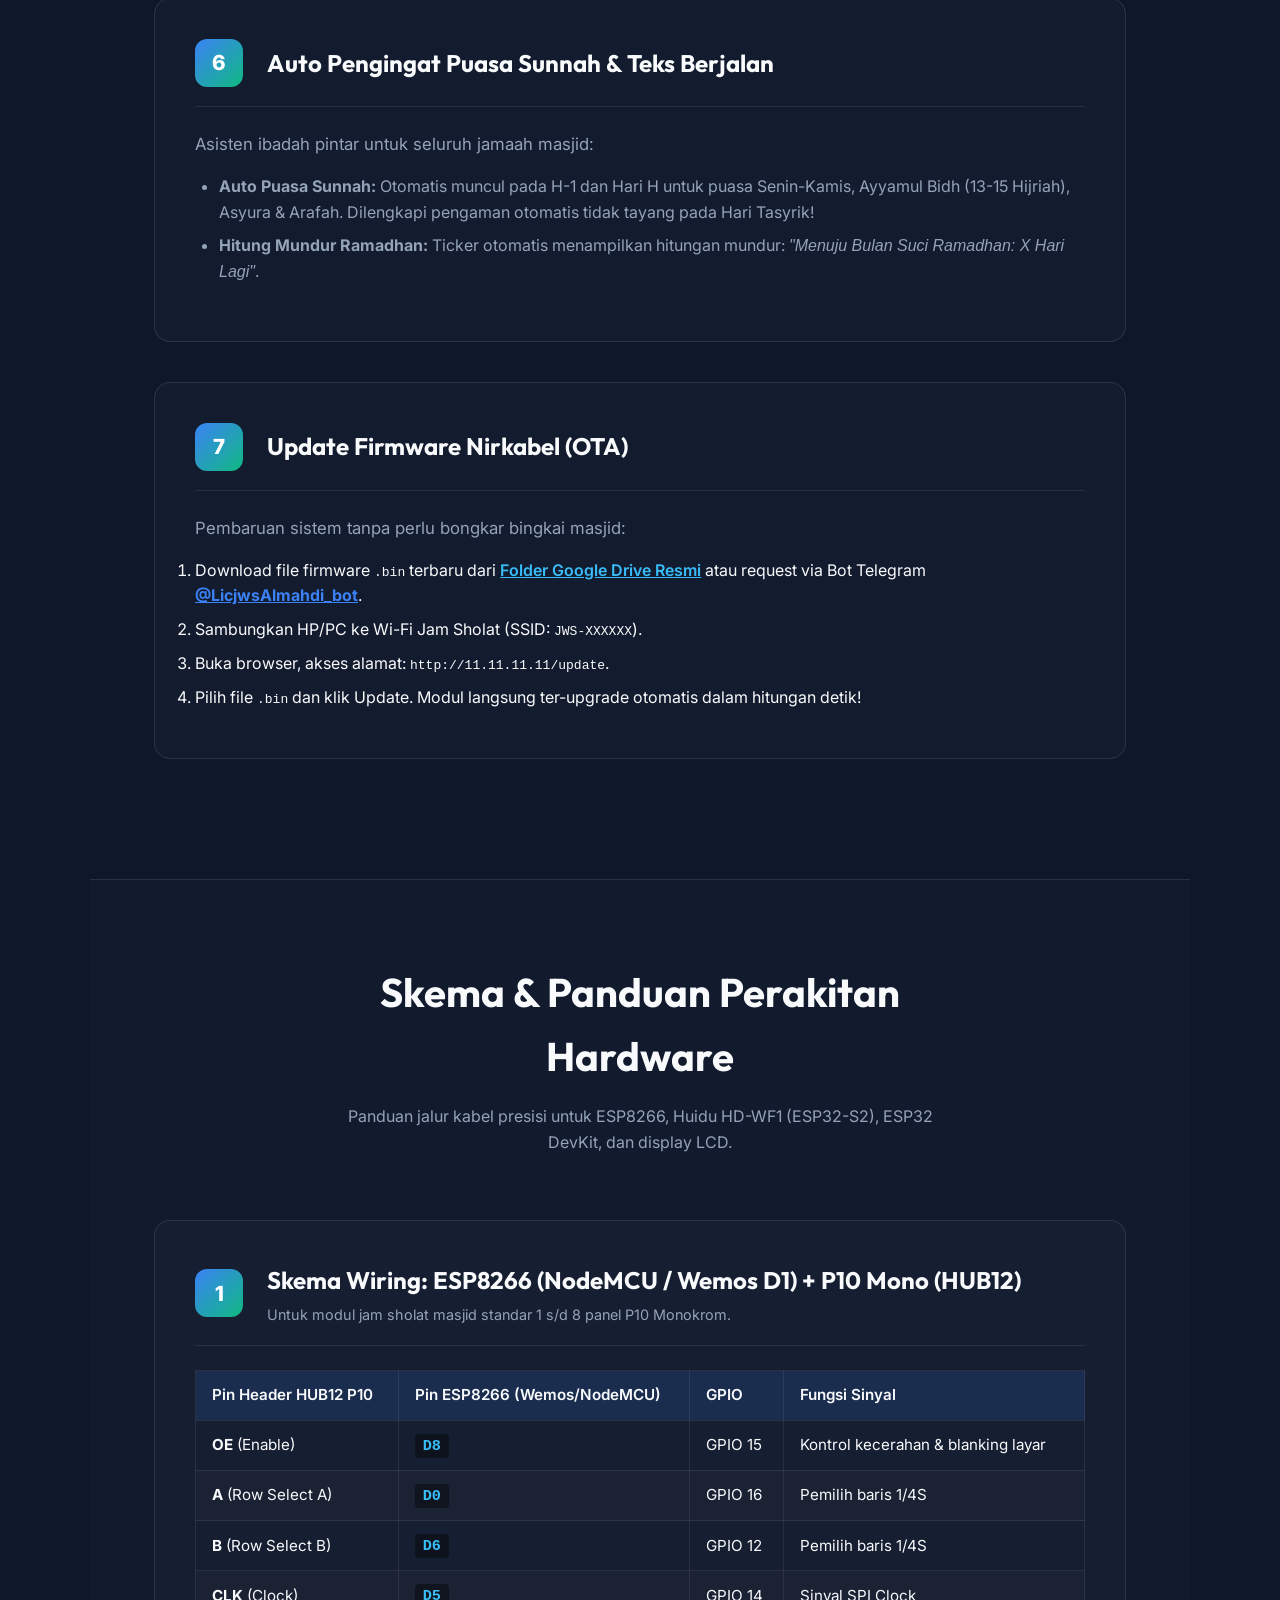
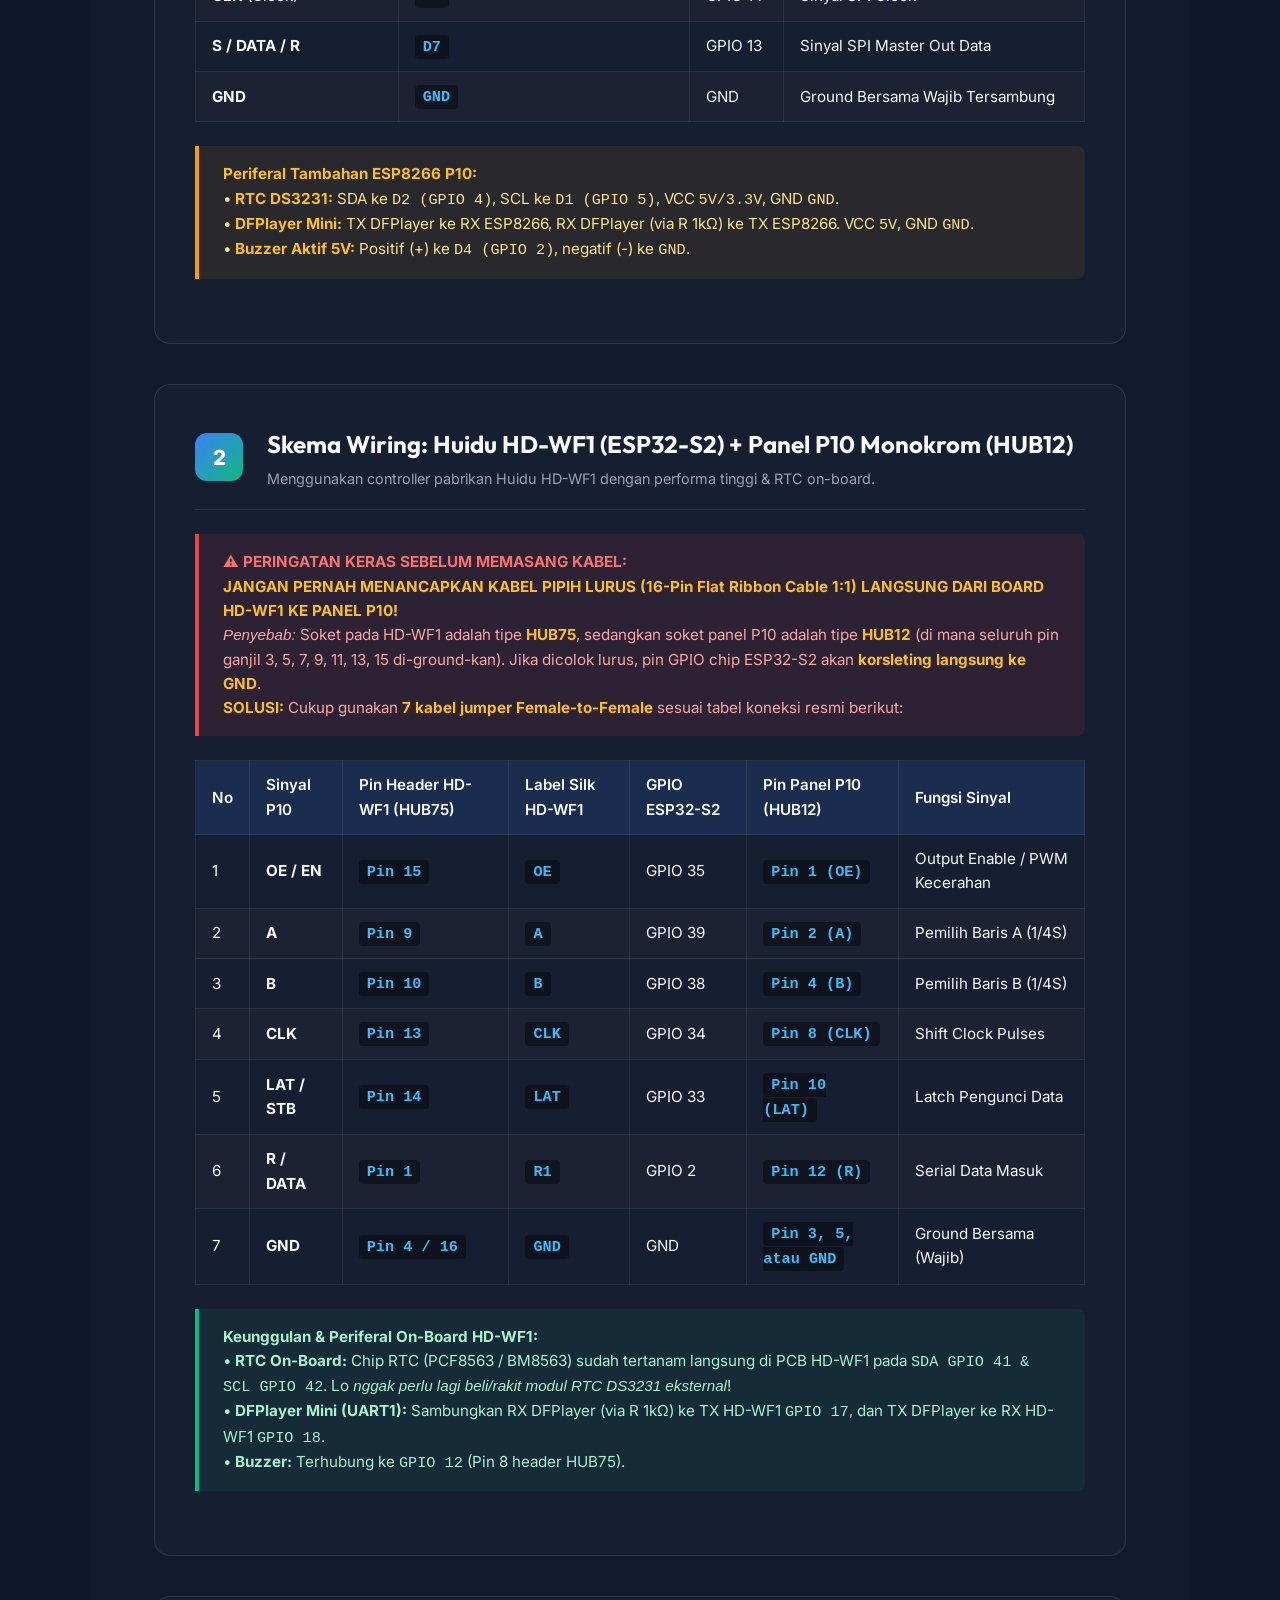
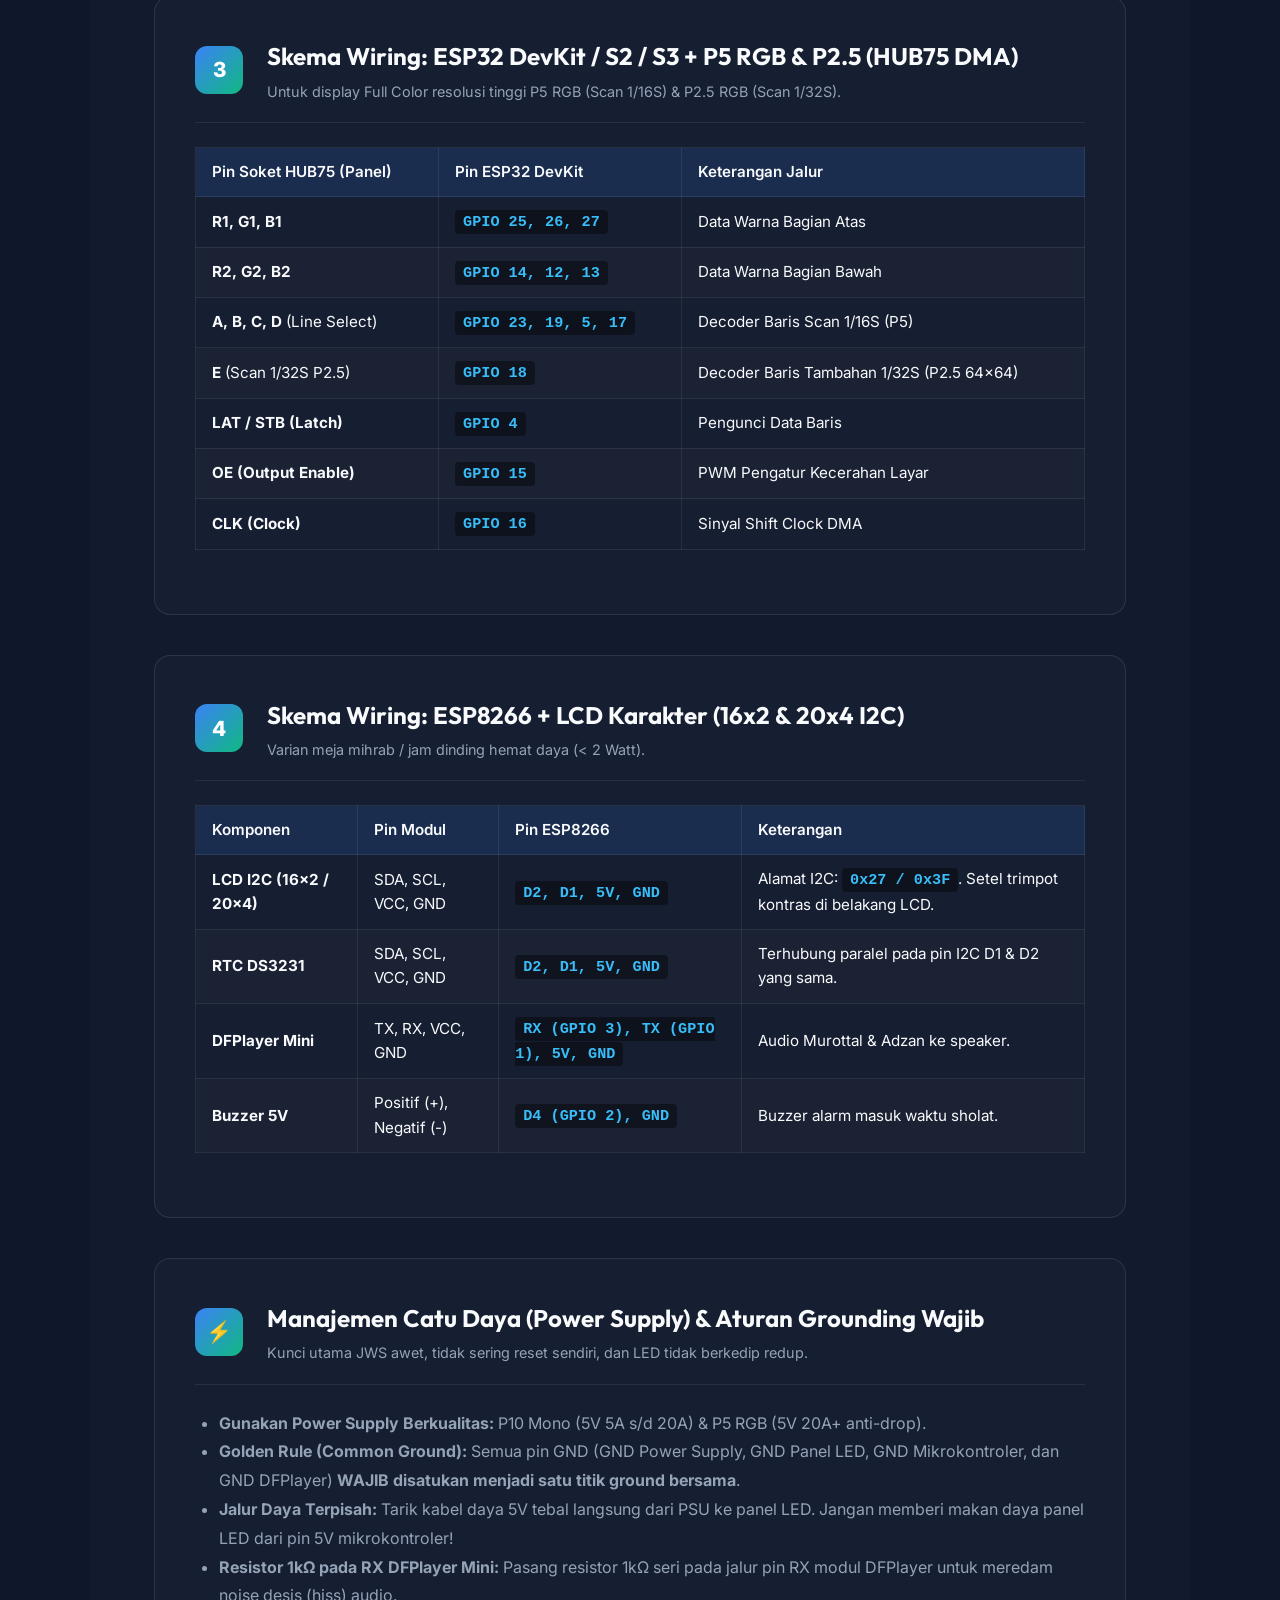
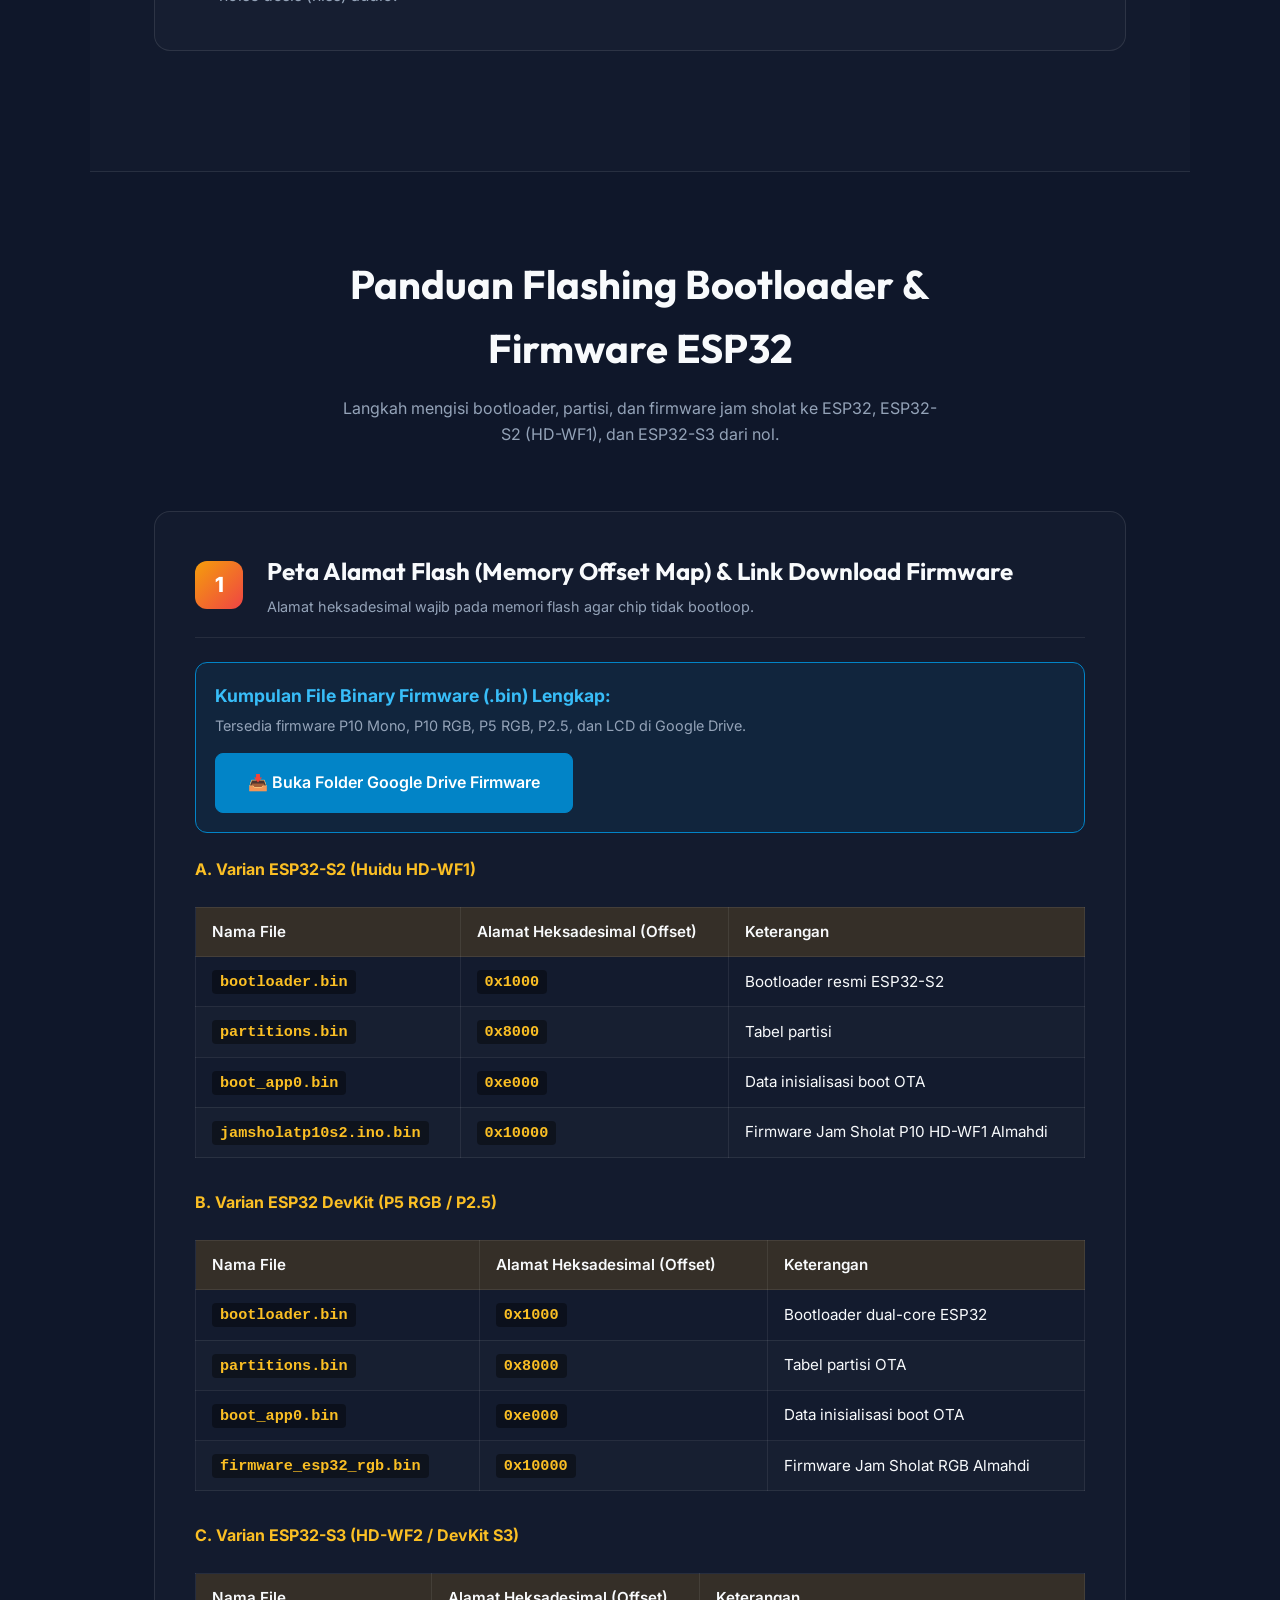
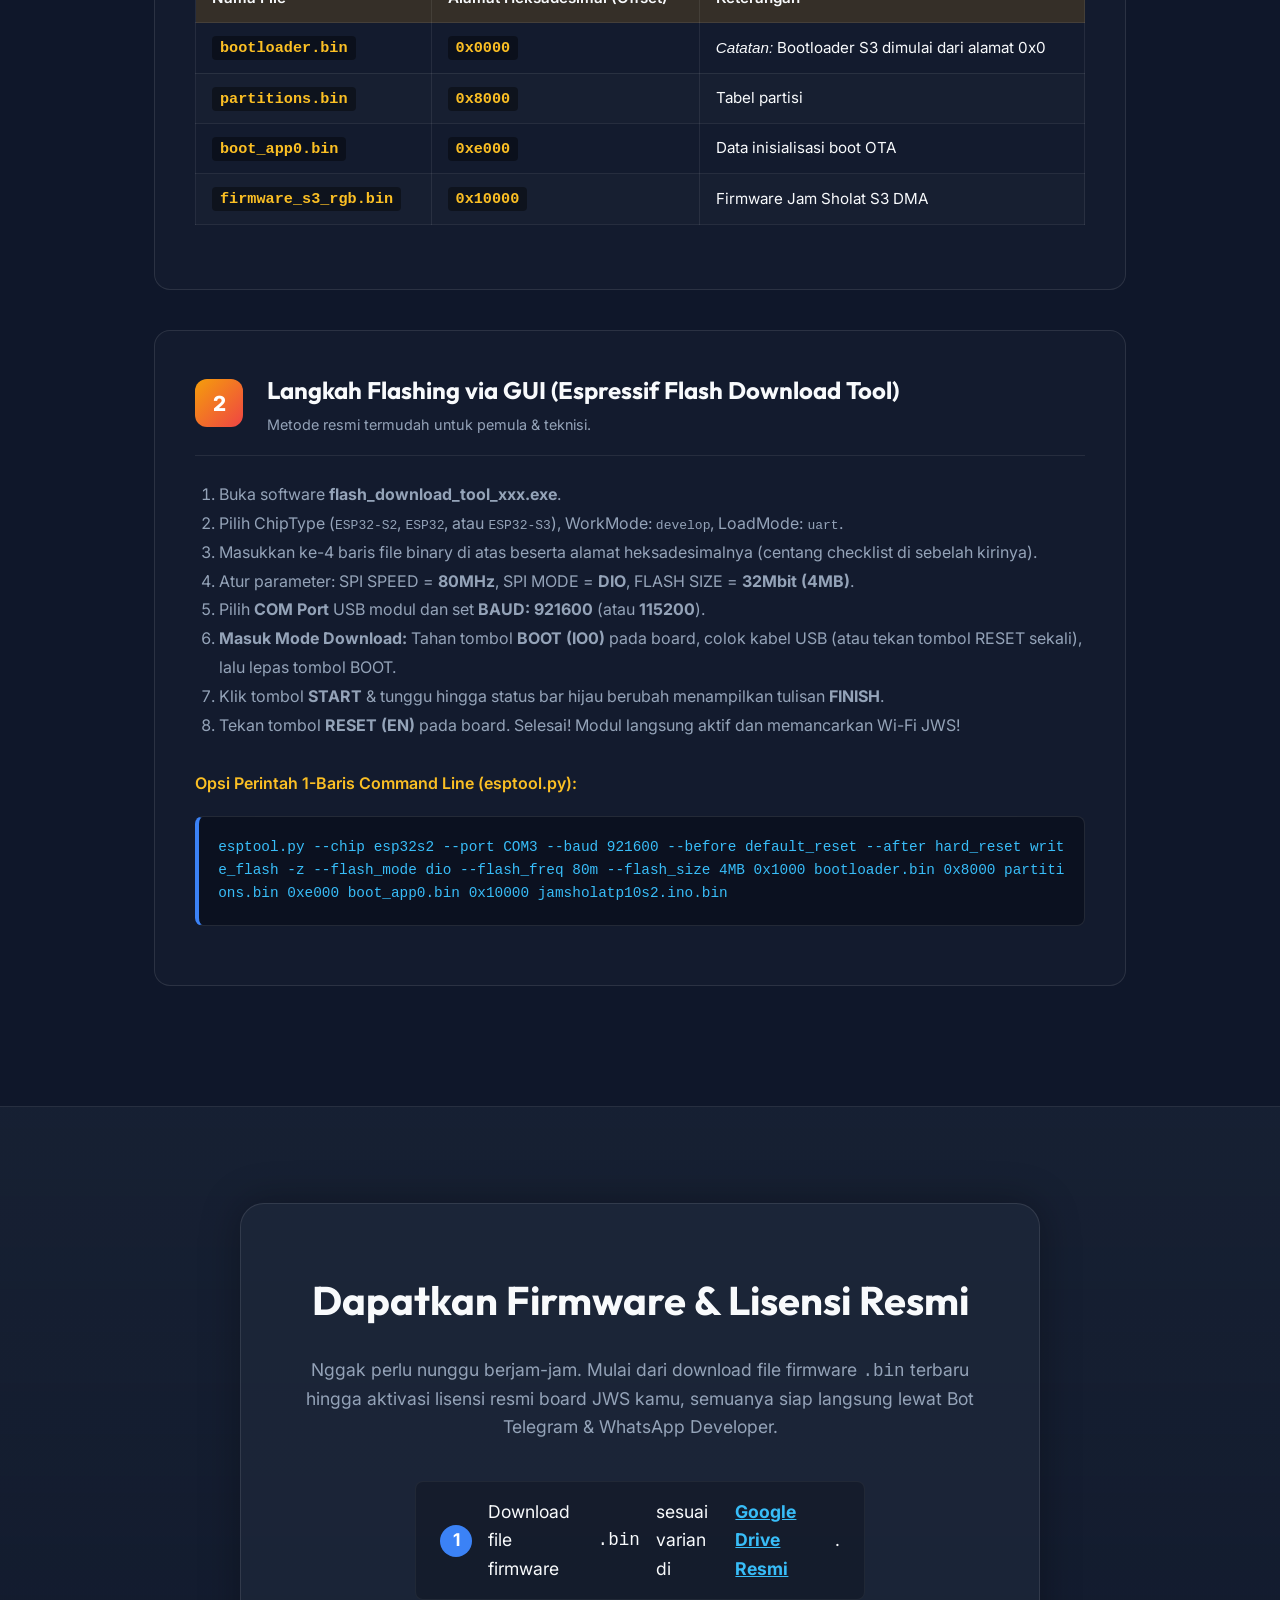
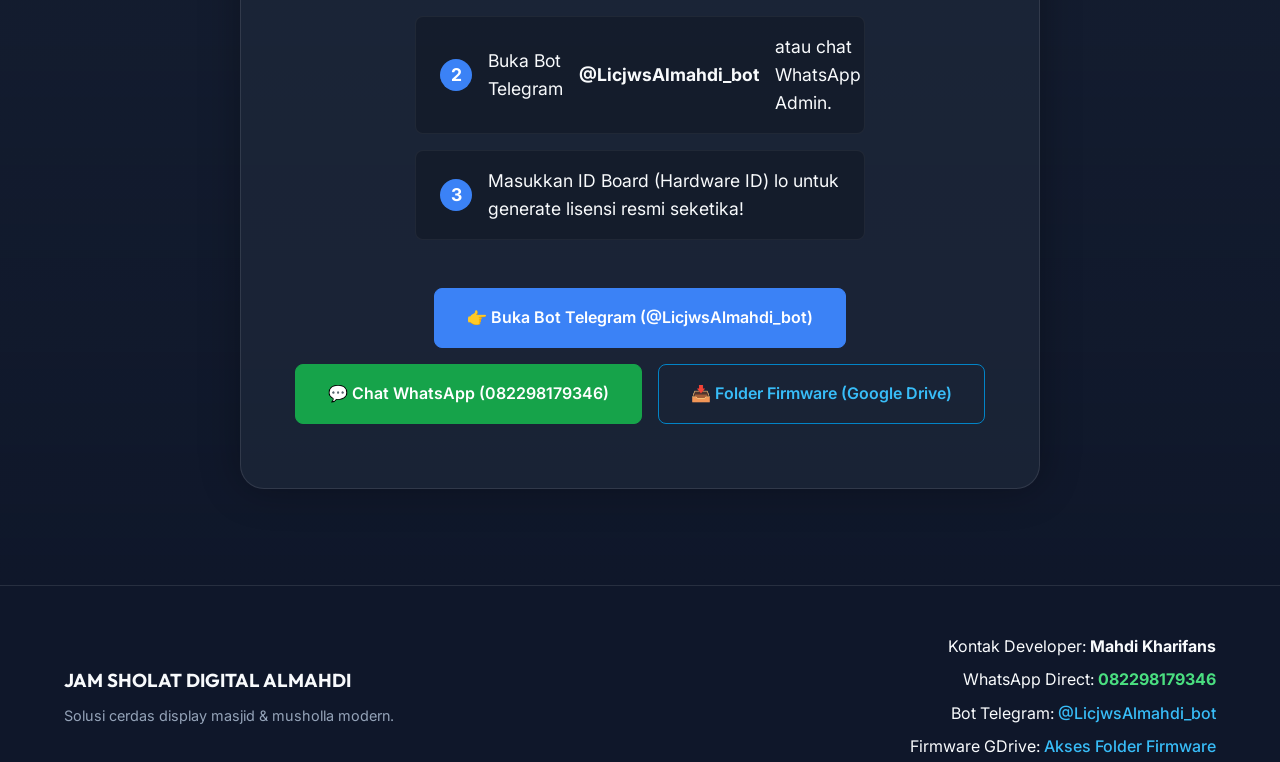
==== commit d110688f: "feat(website): tambahkan link Google Drive firmware dan direct WhatsApp developer Menyematkan link G" ====
--- a/index.html
+++ b/index.html
@@ -19,7 +19,8 @@
             <a href="#perakitan">Perakitan</a>
             <a href="#flashing">Flashing</a>
             <a href="#lisensi">Lisensi</a>
-            <a href="https://t.me/LicjwsAlmahdi_bot" class="btn-primary-small" target="_blank">Hubungi Bot</a>
+            <a href="https://wa.me/6282298179346?text=Halo%20Admin%20Jam%20Sholat%20Almahdi,%20saya%20mau%20order%20lisensi%20/%20konsultasi" class="btn-primary-small" target="_blank" style="background:#16a34a; border-color:#16a34a;">WA: 082298179346</a>
+            <a href="https://t.me/LicjwsAlmahdi_bot" class="btn-primary-small" target="_blank">Bot Telegram</a>
         </div>
     </nav>
 
@@ -28,9 +29,10 @@
         <div class="hero-content">
             <h1>Jam Sholat Digital.<br><span class="highlight">AL-MAHDI Smart System.</span></h1>
             <p>Solusi cerdas pengontrol Jam Sholat Digital (JWS) Almahdi. Dari ESP8266 ekonomis hingga ESP32-S3 Devkit ultra powerful. Nyala stabil 24/7 dengan dukungan penuh panel P10, P5, P2.5 RGB hingga LCD.</p>
-            <div class="cta-group">
-                <a href="#lisensi" class="btn-primary">Dapatkan Lisensi & Firmware</a>
-                <a href="#panduan" class="btn-secondary">Pelajari Panduan</a>
+            <div class="cta-group" style="flex-wrap:wrap;">
+                <a href="#lisensi" class="btn-primary">Dapatkan Lisensi & Kontak</a>
+                <a href="https://drive.google.com/drive/folders/1u-Wj-madcfoqx8YKrsGR5ePg84_2XzrN?usp=sharing" target="_blank" class="btn-primary" style="background:#0284c7; border-color:#0284c7;">📥 Download Firmware (Google Drive)</a>
+                <a href="https://wa.me/6282298179346?text=Halo%20Admin%20Jam%20Sholat%20Almahdi,%20saya%20mau%20order%20lisensi%20/%20konsultasi" target="_blank" class="btn-secondary" style="border-color:#22c55e; color:#4ade80;">💬 Chat WhatsApp (082298179346)</a>
             </div>
         </div>
         <div class="hero-visual">
@@ -241,7 +243,7 @@
             <div class="step-content">
                 <p>Pembaruan sistem tanpa perlu bongkar bingkai masjid:</p>
                 <ol>
-                    <li>Dapatkan file firmware <code>.bin</code> terbaru dari Bot Telegram <strong><a href="https://t.me/LicjwsAlmahdi_bot" target="_blank" style="color:var(--primary);">@LicjwsAlmahdi_bot</a></strong>.</li>
+                    <li>Download file firmware <code>.bin</code> terbaru dari <strong><a href="https://drive.google.com/drive/folders/1u-Wj-madcfoqx8YKrsGR5ePg84_2XzrN?usp=sharing" target="_blank" style="color:#38bdf8; font-weight:600;">Folder Google Drive Resmi</a></strong> atau request via Bot Telegram <strong><a href="https://t.me/LicjwsAlmahdi_bot" target="_blank" style="color:var(--primary);">@LicjwsAlmahdi_bot</a></strong>.</li>
                     <li>Sambungkan HP/PC ke Wi-Fi Jam Sholat (SSID: <code>JWS-XXXXXX</code>).</li>
                     <li>Buka browser, akses alamat: <code>http://11.11.11.11/update</code>.</li>
                     <li>Pilih file <code>.bin</code> dan klik Update. Modul langsung ter-upgrade otomatis dalam hitungan detik!</li>
@@ -421,9 +423,17 @@
             <div class="flash-header">
                 <div class="flash-badge">1</div>
                 <div>
-                    <h3>Peta Alamat Flash (Memory Offset Map)</h3>
+                    <h3>Peta Alamat Flash (Memory Offset Map) & Link Download Firmware</h3>
                     <p style="color:var(--text-muted); font-size:0.9rem; margin-top:4px;">Alamat heksadesimal wajib pada memori flash agar chip tidak bootloop.</p>
                 </div>
+            </div>
+
+            <div style="margin: 1.5rem 0; padding: 1.2rem; background: rgba(2, 132, 199, 0.1); border: 1px solid #0284c7; border-radius: 12px; display:flex; justify-content:space-between; align-items:center; flex-wrap:wrap; gap:1rem;">
+                <div>
+                    <h4 style="color:#38bdf8; font-size:1.1rem; margin-bottom:4px;">Kumpulan File Binary Firmware (.bin) Lengkap:</h4>
+                    <p style="color:var(--text-muted); font-size:0.9rem;">Tersedia firmware P10 Mono, P10 RGB, P5 RGB, P2.5, dan LCD di Google Drive.</p>
+                </div>
+                <a href="https://drive.google.com/drive/folders/1u-Wj-madcfoqx8YKrsGR5ePg84_2XzrN?usp=sharing" target="_blank" class="btn-primary" style="background:#0284c7; border-color:#0284c7;">📥 Buka Folder Google Drive Firmware</a>
             </div>
 
             <h4 style="color:#fbbf24; margin-top:1rem;">A. Varian ESP32-S2 (Huidu HD-WF1)</h4>
@@ -488,16 +498,20 @@
     <!-- SECTION 7: LISENSI & FIRMWARE BOT -->
     <section id="lisensi" class="license-section">
         <div class="license-content">
-            <h2>Dapatkan Firmware & Lisensi Resmi via Bot Telegram</h2>
-            <p>Nggak perlu nunggu berjam-jam. Mulai dari file firmware <code>.bin</code> terbaru hingga aktivasi lisensi resmi board JWS kamu, semuanya diurus otomatis 24/7 langsung lewat Bot Telegram.</p>
+            <h2>Dapatkan Firmware & Lisensi Resmi</h2>
+            <p>Nggak perlu nunggu berjam-jam. Mulai dari download file firmware <code>.bin</code> terbaru hingga aktivasi lisensi resmi board JWS kamu, semuanya siap langsung lewat Bot Telegram & WhatsApp Developer.</p>
             
             <ul class="license-steps">
-                <li><span class="step-num">1</span> Buka dan kirim pesan ke Bot Telegram <strong>@LicjwsAlmahdi_bot</strong>.</li>
-                <li><span class="step-num">2</span> Dapatkan file firmware <code>.bin</code> sesuai varian chip & panel lo.</li>
+                <li><span class="step-num">1</span> Download file firmware <code>.bin</code> sesuai varian di <strong><a href="https://drive.google.com/drive/folders/1u-Wj-madcfoqx8YKrsGR5ePg84_2XzrN?usp=sharing" target="_blank" style="color:#38bdf8;">Google Drive Resmi</a></strong>.</li>
+                <li><span class="step-num">2</span> Buka Bot Telegram <strong>@LicjwsAlmahdi_bot</strong> atau chat WhatsApp Admin.</li>
                 <li><span class="step-num">3</span> Masukkan ID Board (Hardware ID) lo untuk generate lisensi resmi seketika!</li>
             </ul>
             
-            <a href="https://t.me/LicjwsAlmahdi_bot" target="_blank" class="btn-primary pulse">👉 Dapatkan Lisensi & Firmware (@LicjwsAlmahdi_bot)</a>
+            <div style="display:flex; justify-content:center; gap:1rem; flex-wrap:wrap; margin-top:2rem;">
+                <a href="https://t.me/LicjwsAlmahdi_bot" target="_blank" class="btn-primary pulse">👉 Buka Bot Telegram (@LicjwsAlmahdi_bot)</a>
+                <a href="https://wa.me/6282298179346?text=Halo%20Admin%20Jam%20Sholat%20Almahdi,%20saya%20mau%20order%20lisensi%20/%20konsultasi" target="_blank" class="btn-primary" style="background:#16a34a; border-color:#16a34a;">💬 Chat WhatsApp (082298179346)</a>
+                <a href="https://drive.google.com/drive/folders/1u-Wj-madcfoqx8YKrsGR5ePg84_2XzrN?usp=sharing" target="_blank" class="btn-secondary" style="border-color:#0284c7; color:#38bdf8;">📥 Folder Firmware (Google Drive)</a>
+            </div>
         </div>
     </section>
 
@@ -508,8 +522,11 @@
                 <h3>JAM SHOLAT DIGITAL ALMAHDI</h3>
                 <p>Solusi cerdas display masjid & musholla modern.</p>
             </div>
-            <div class="footer-links">
-                <a href="https://t.me/LicjwsAlmahdi_bot" target="_blank">Kontak Developer: Mahdi Kharifans (@LicjwsAlmahdi_bot)</a>
+            <div class="footer-links" style="display:flex; flex-direction:column; gap:0.5rem; align-items:flex-end;">
+                <div>Kontak Developer: <strong>Mahdi Kharifans</strong></div>
+                <div>WhatsApp Direct: <a href="https://wa.me/6282298179346?text=Halo%20Admin%20Jam%20Sholat%20Almahdi,%20saya%20mau%20order%20lisensi%20/%20konsultasi" target="_blank" style="color:#4ade80; font-weight:700;">082298179346</a></div>
+                <div>Bot Telegram: <a href="https://t.me/LicjwsAlmahdi_bot" target="_blank" style="color:#38bdf8;">@LicjwsAlmahdi_bot</a></div>
+                <div>Firmware GDrive: <a href="https://drive.google.com/drive/folders/1u-Wj-madcfoqx8YKrsGR5ePg84_2XzrN?usp=sharing" target="_blank" style="color:#38bdf8;">Akses Folder Firmware</a></div>
             </div>
         </div>
     </footer>
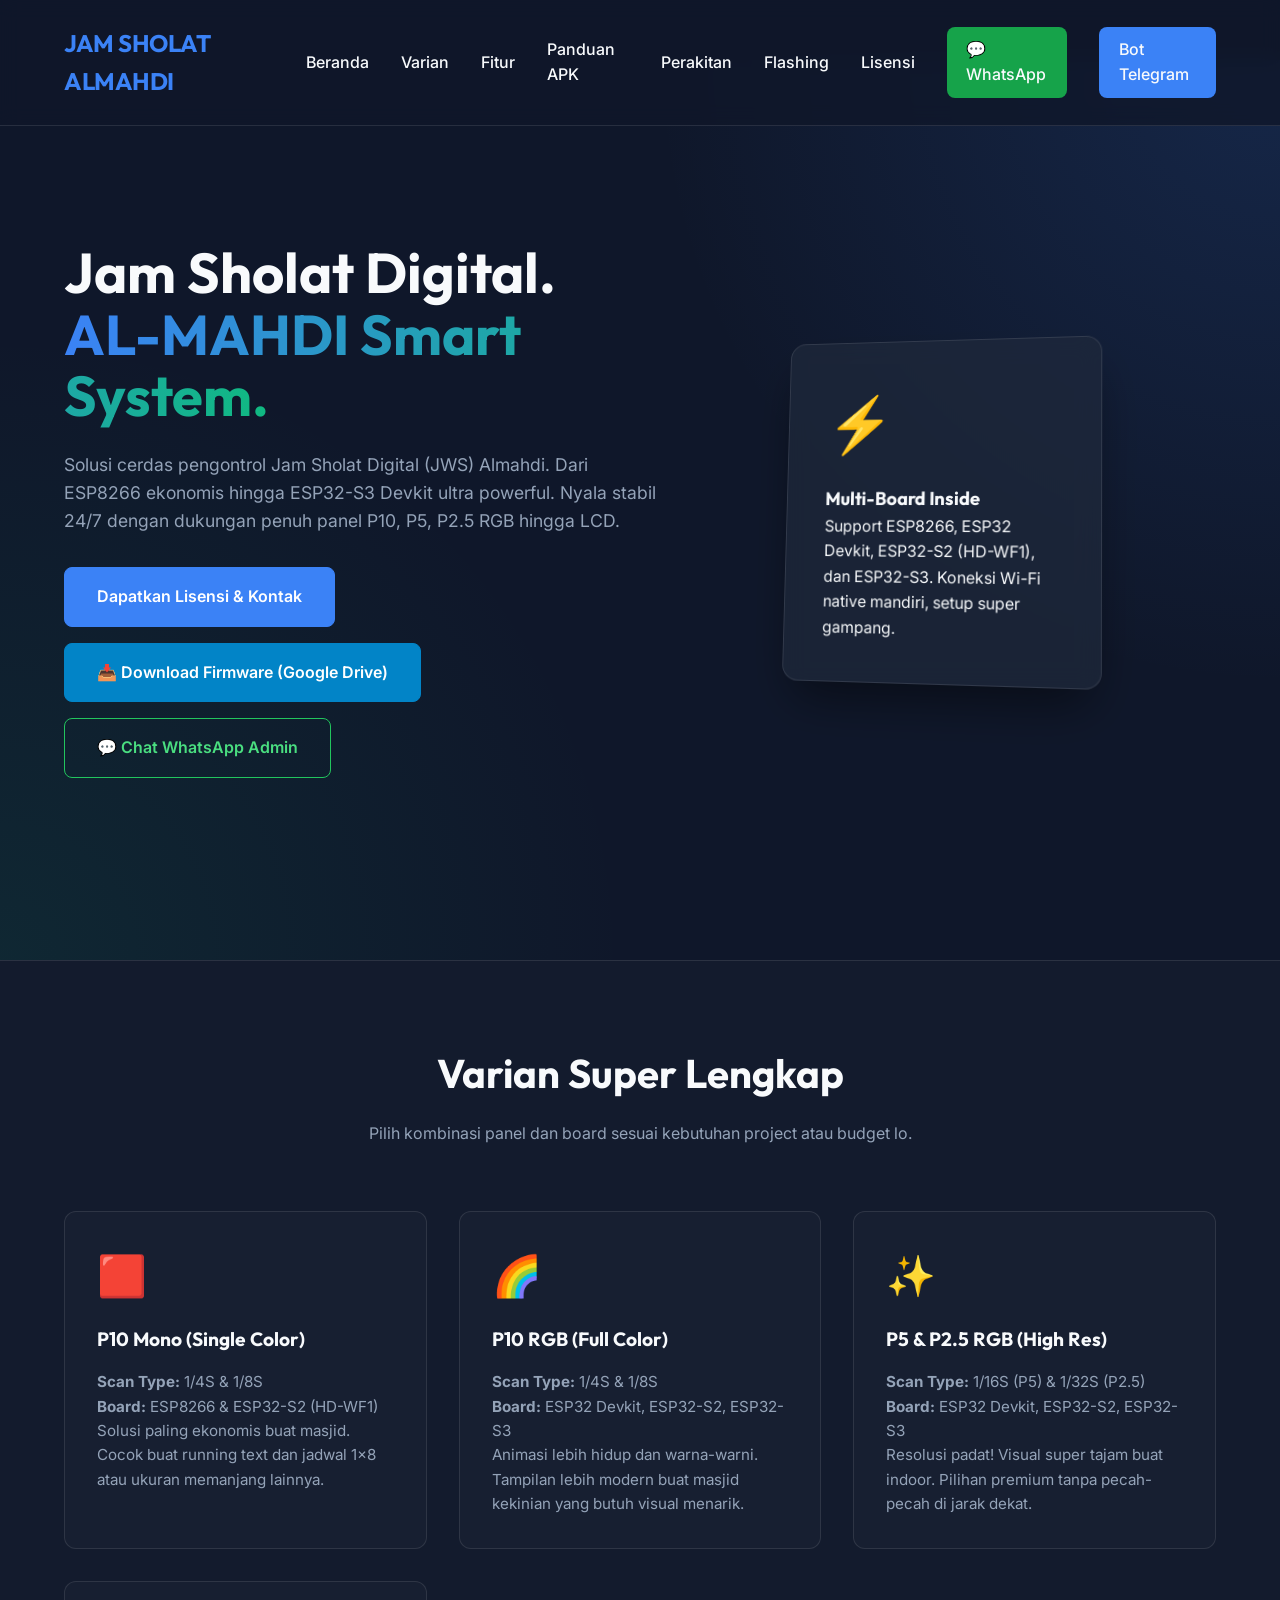
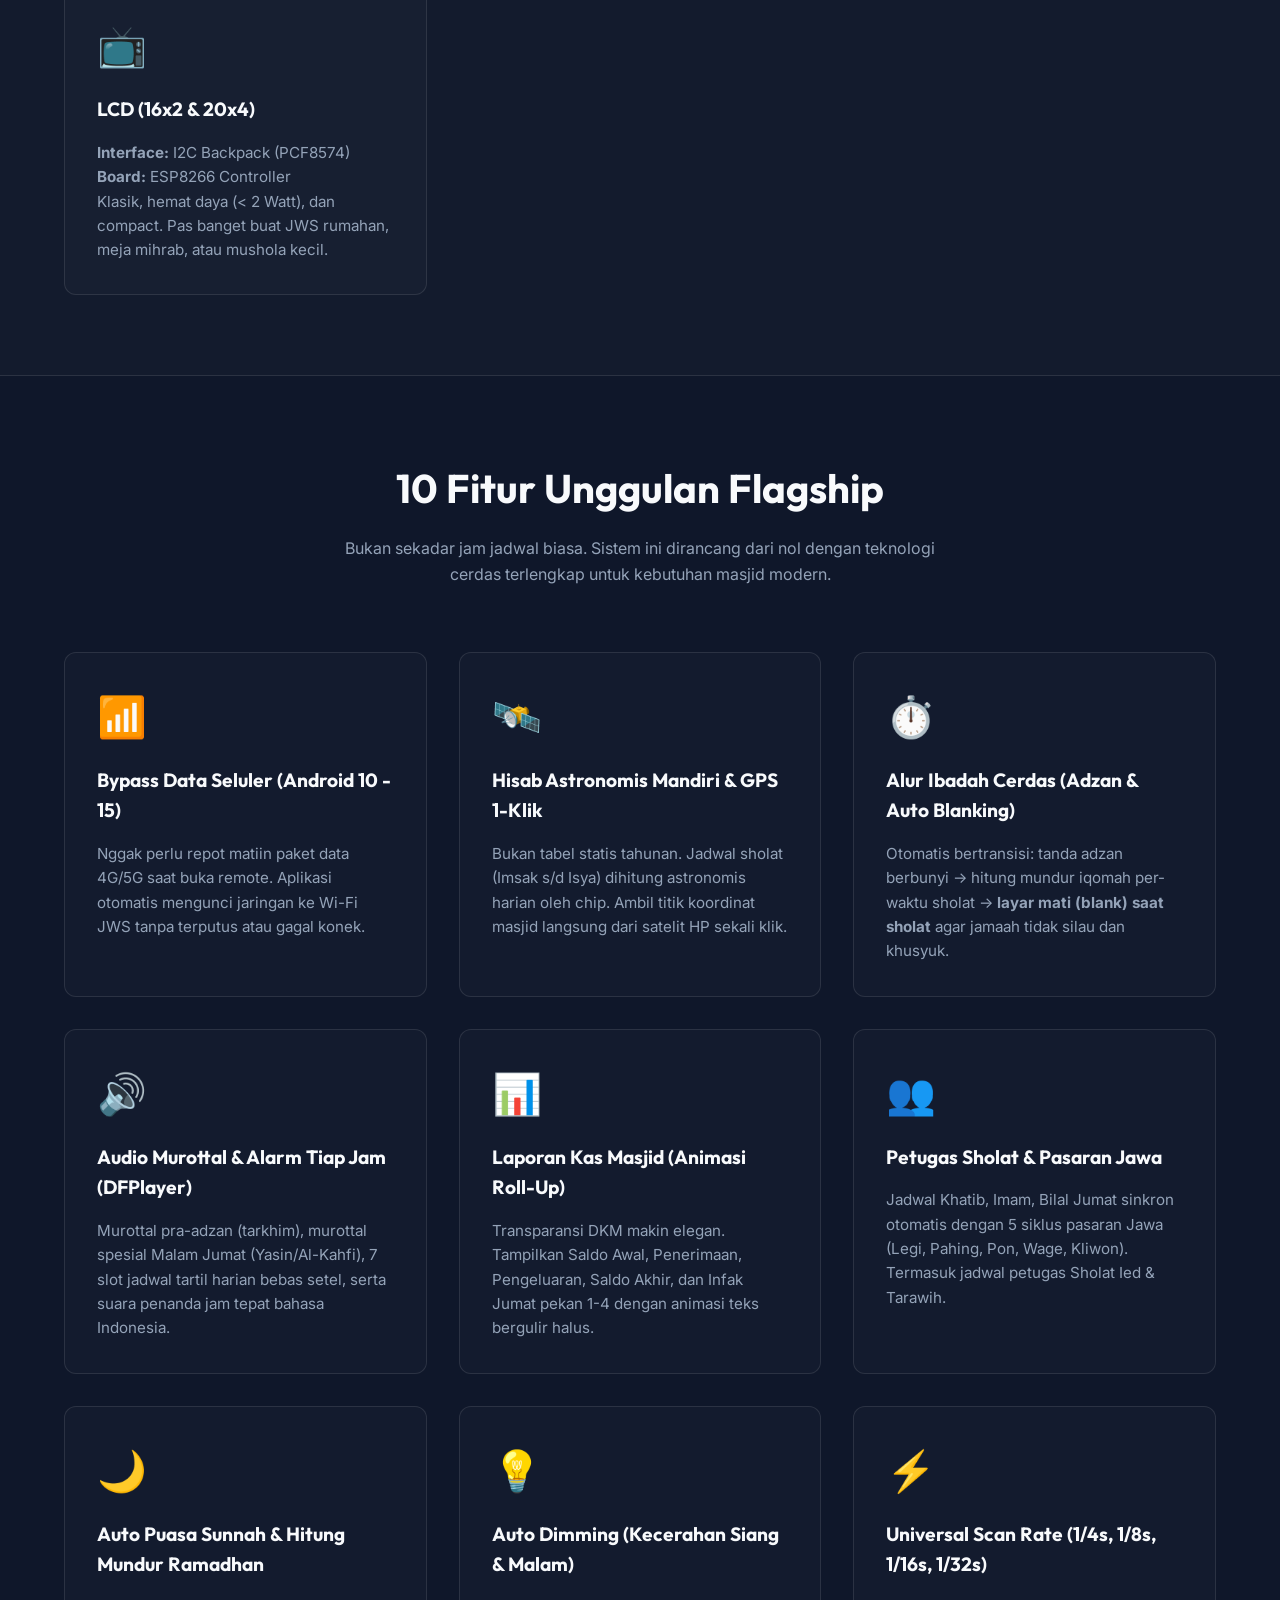
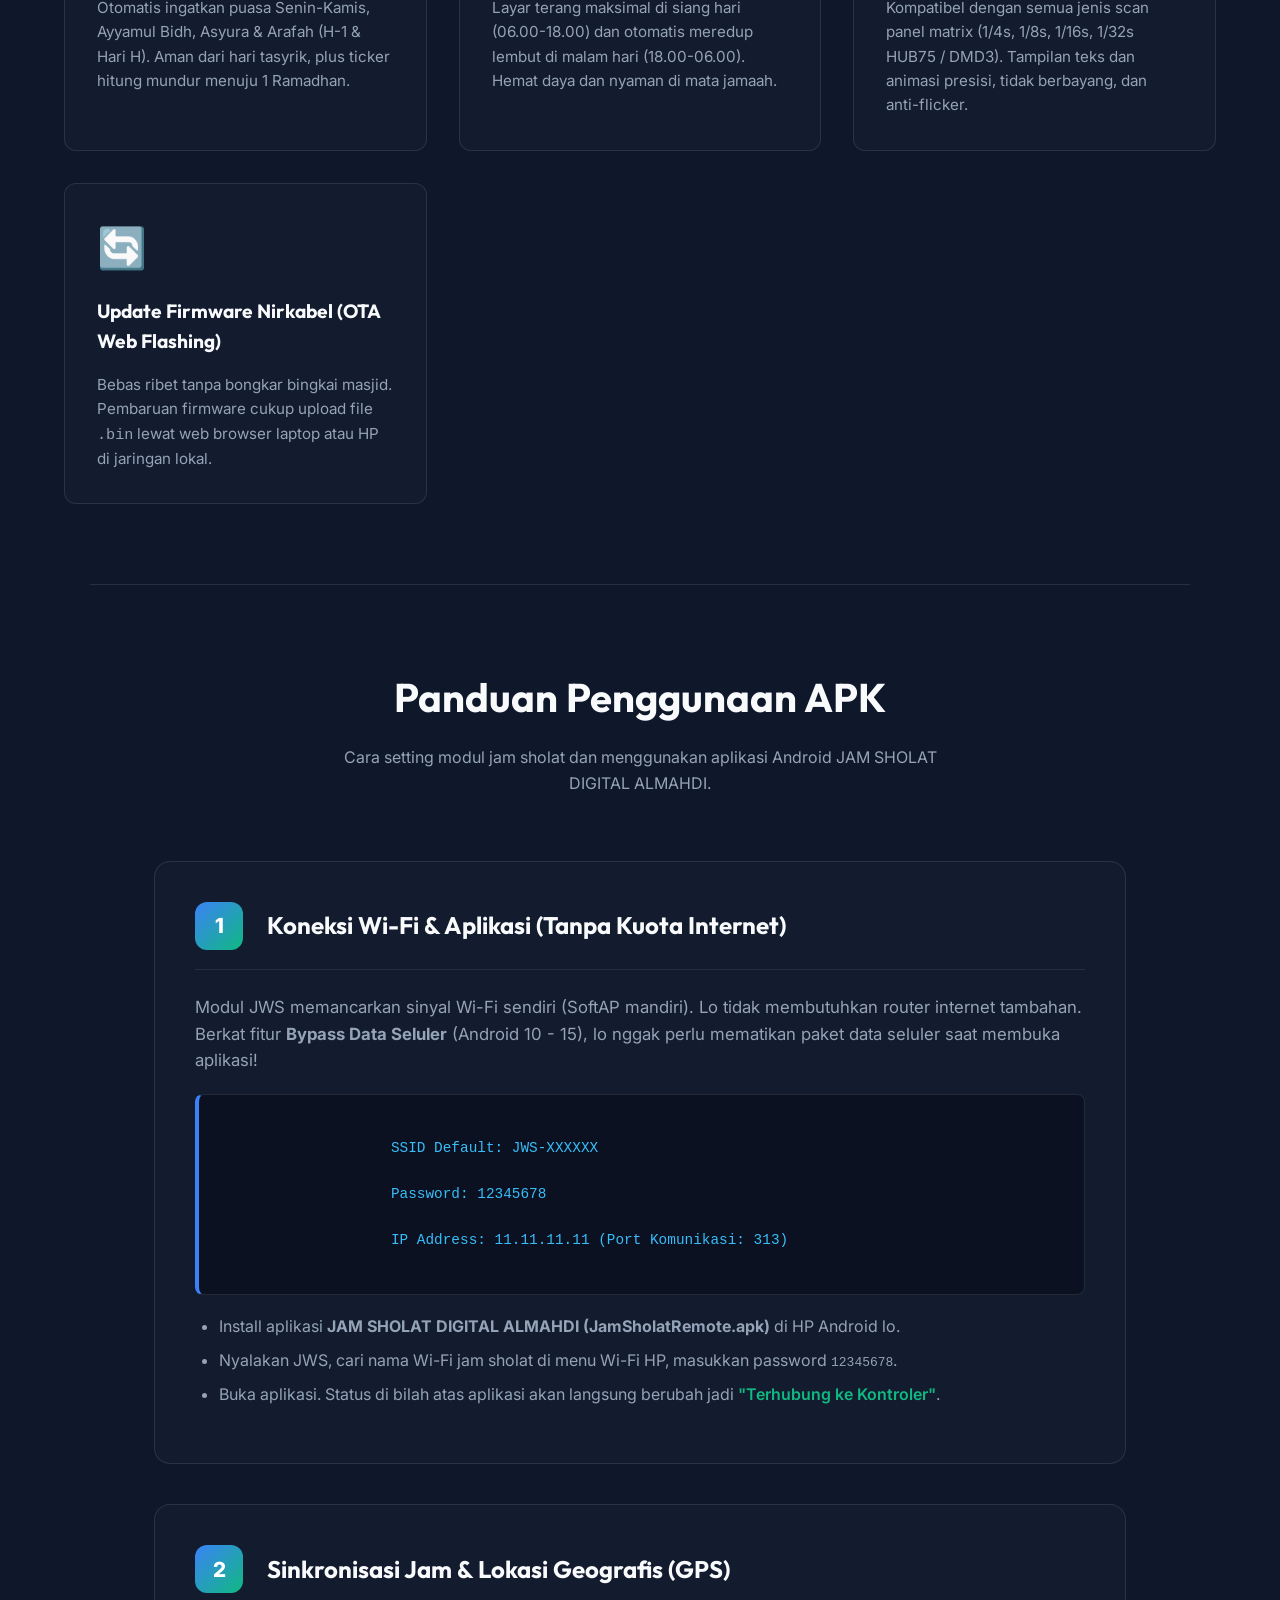
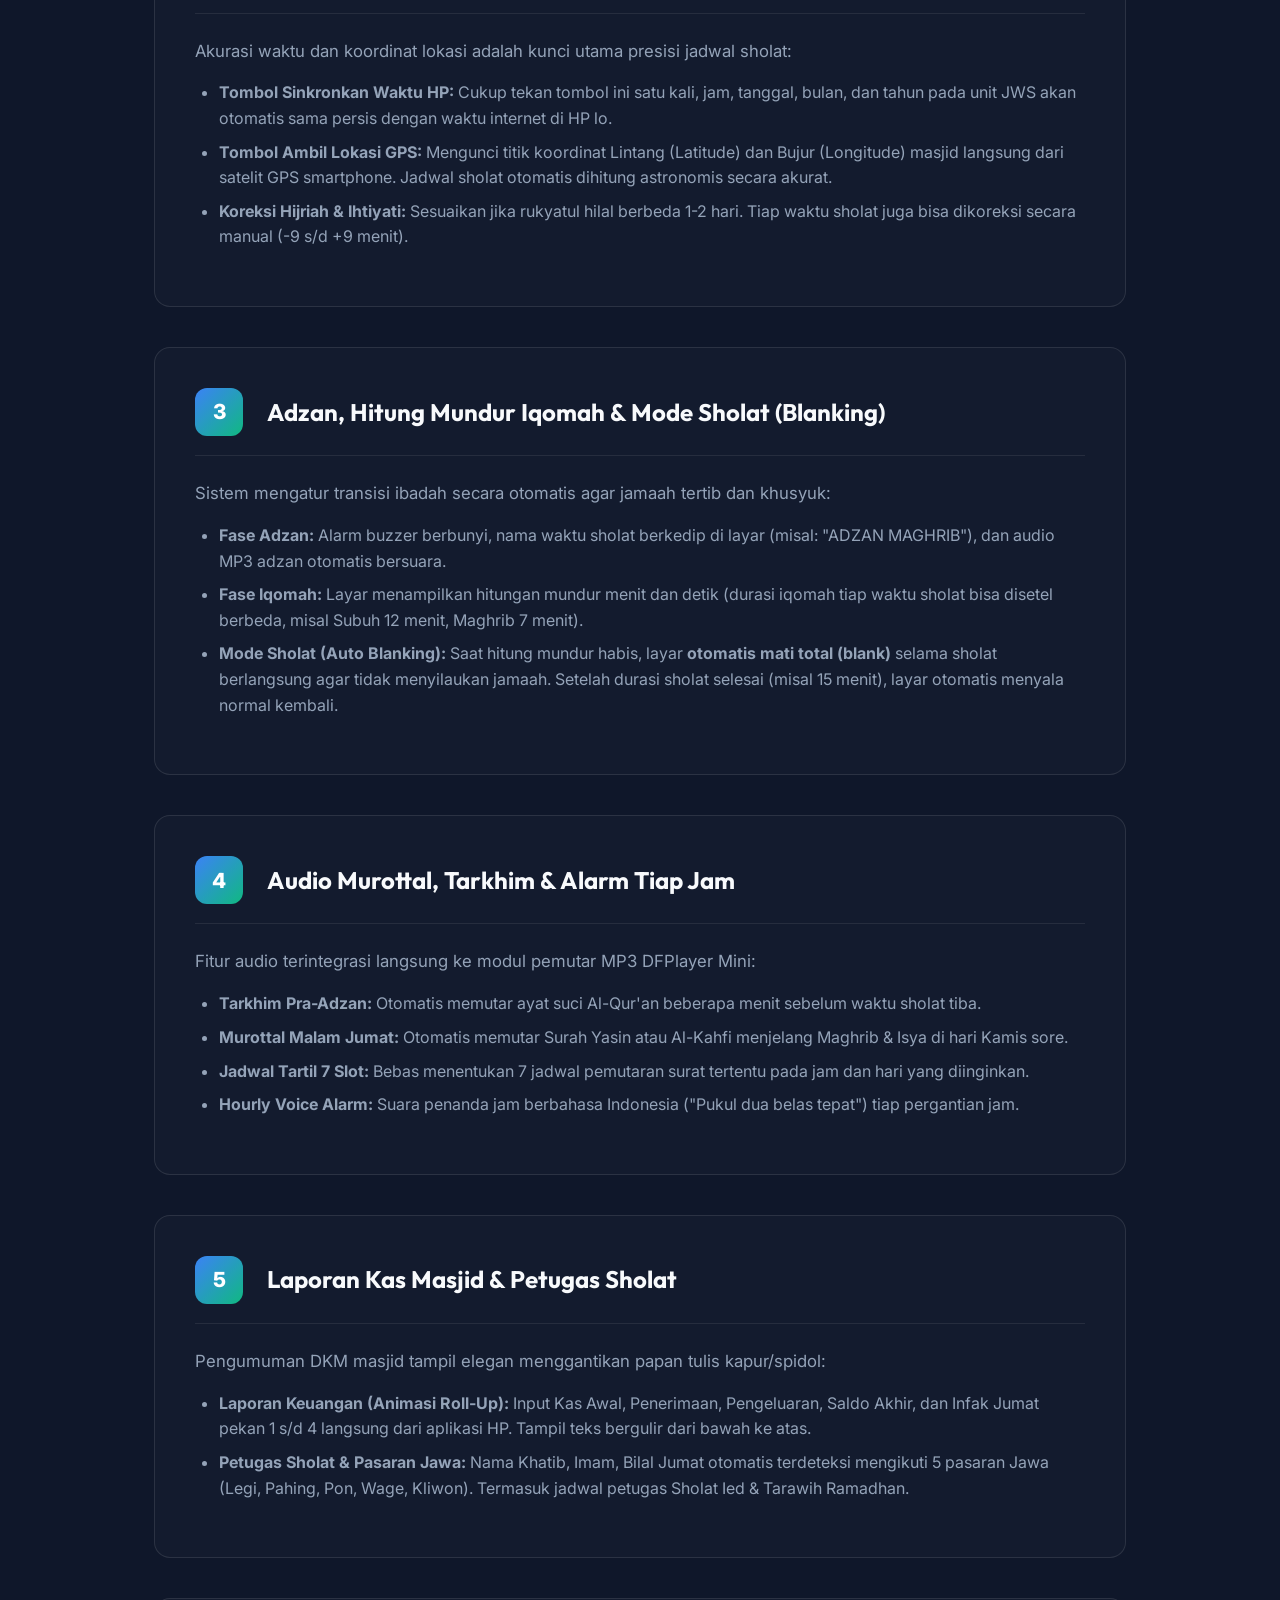
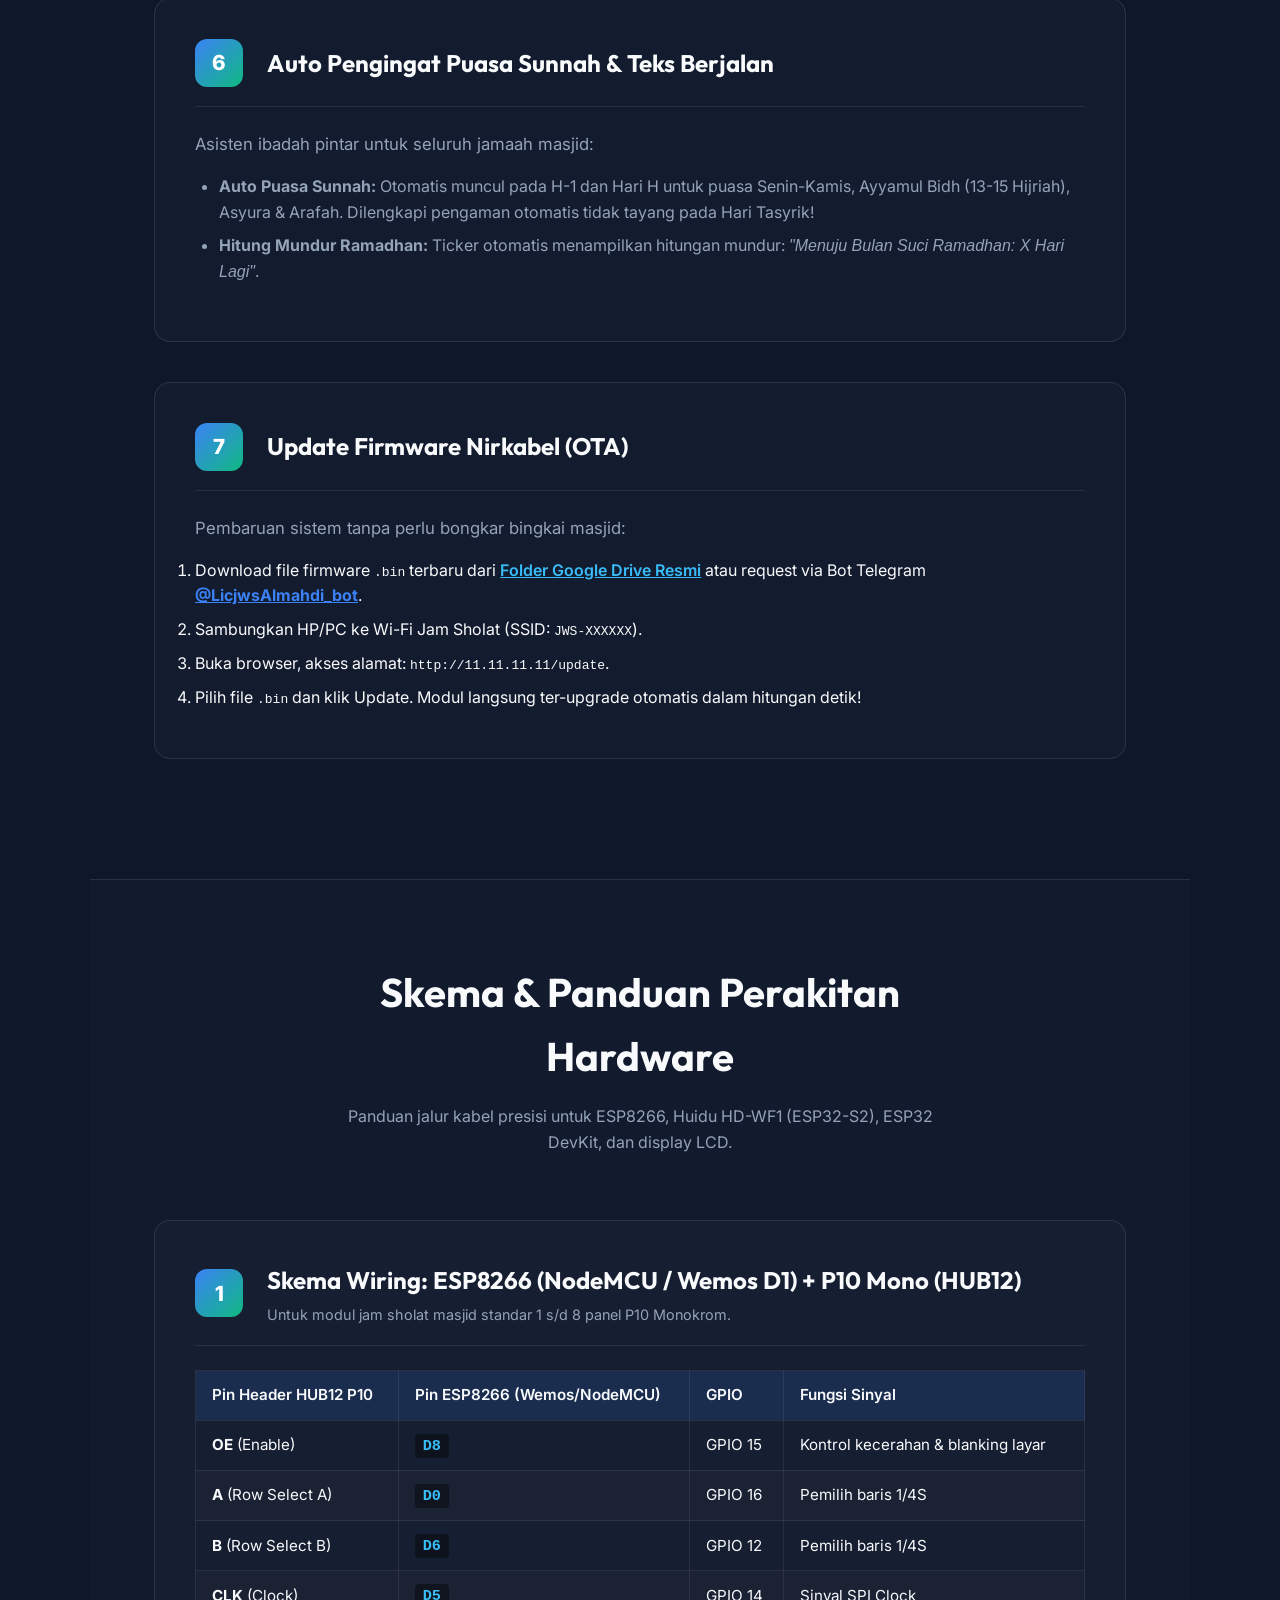
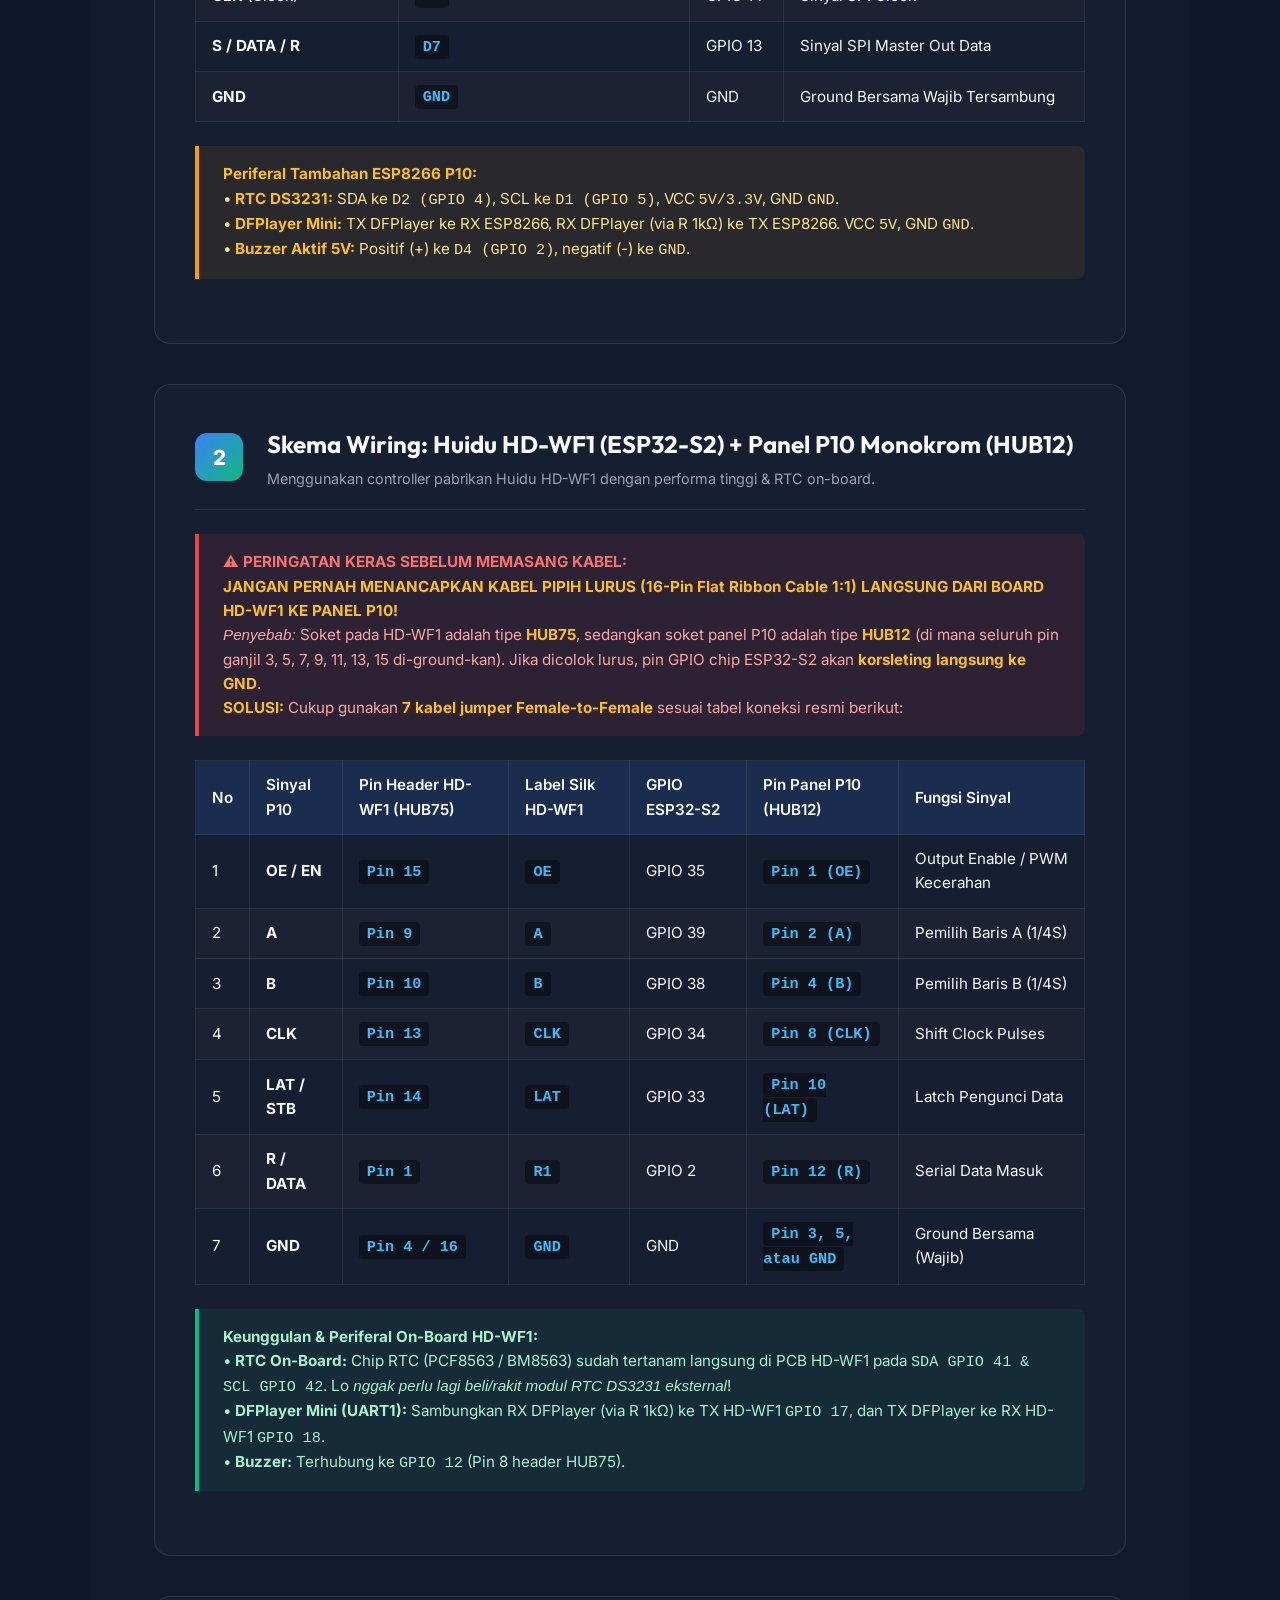
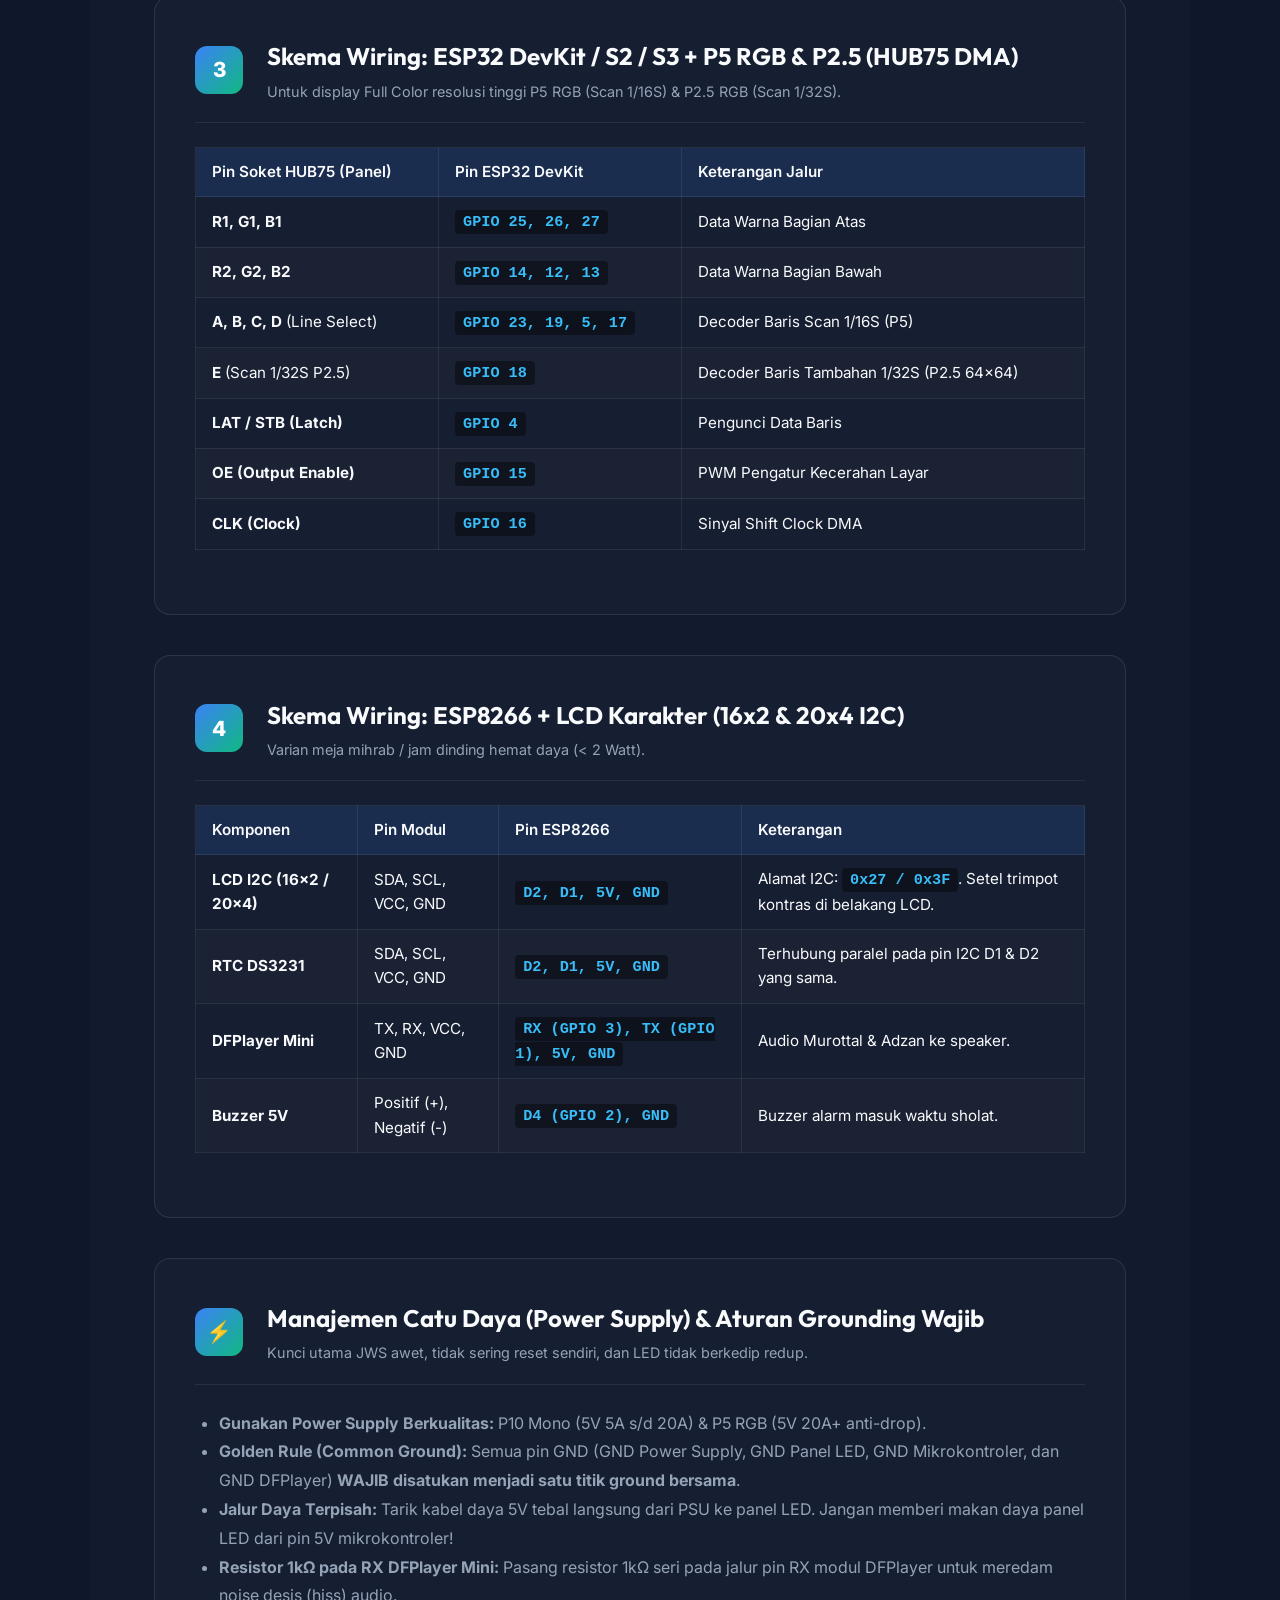
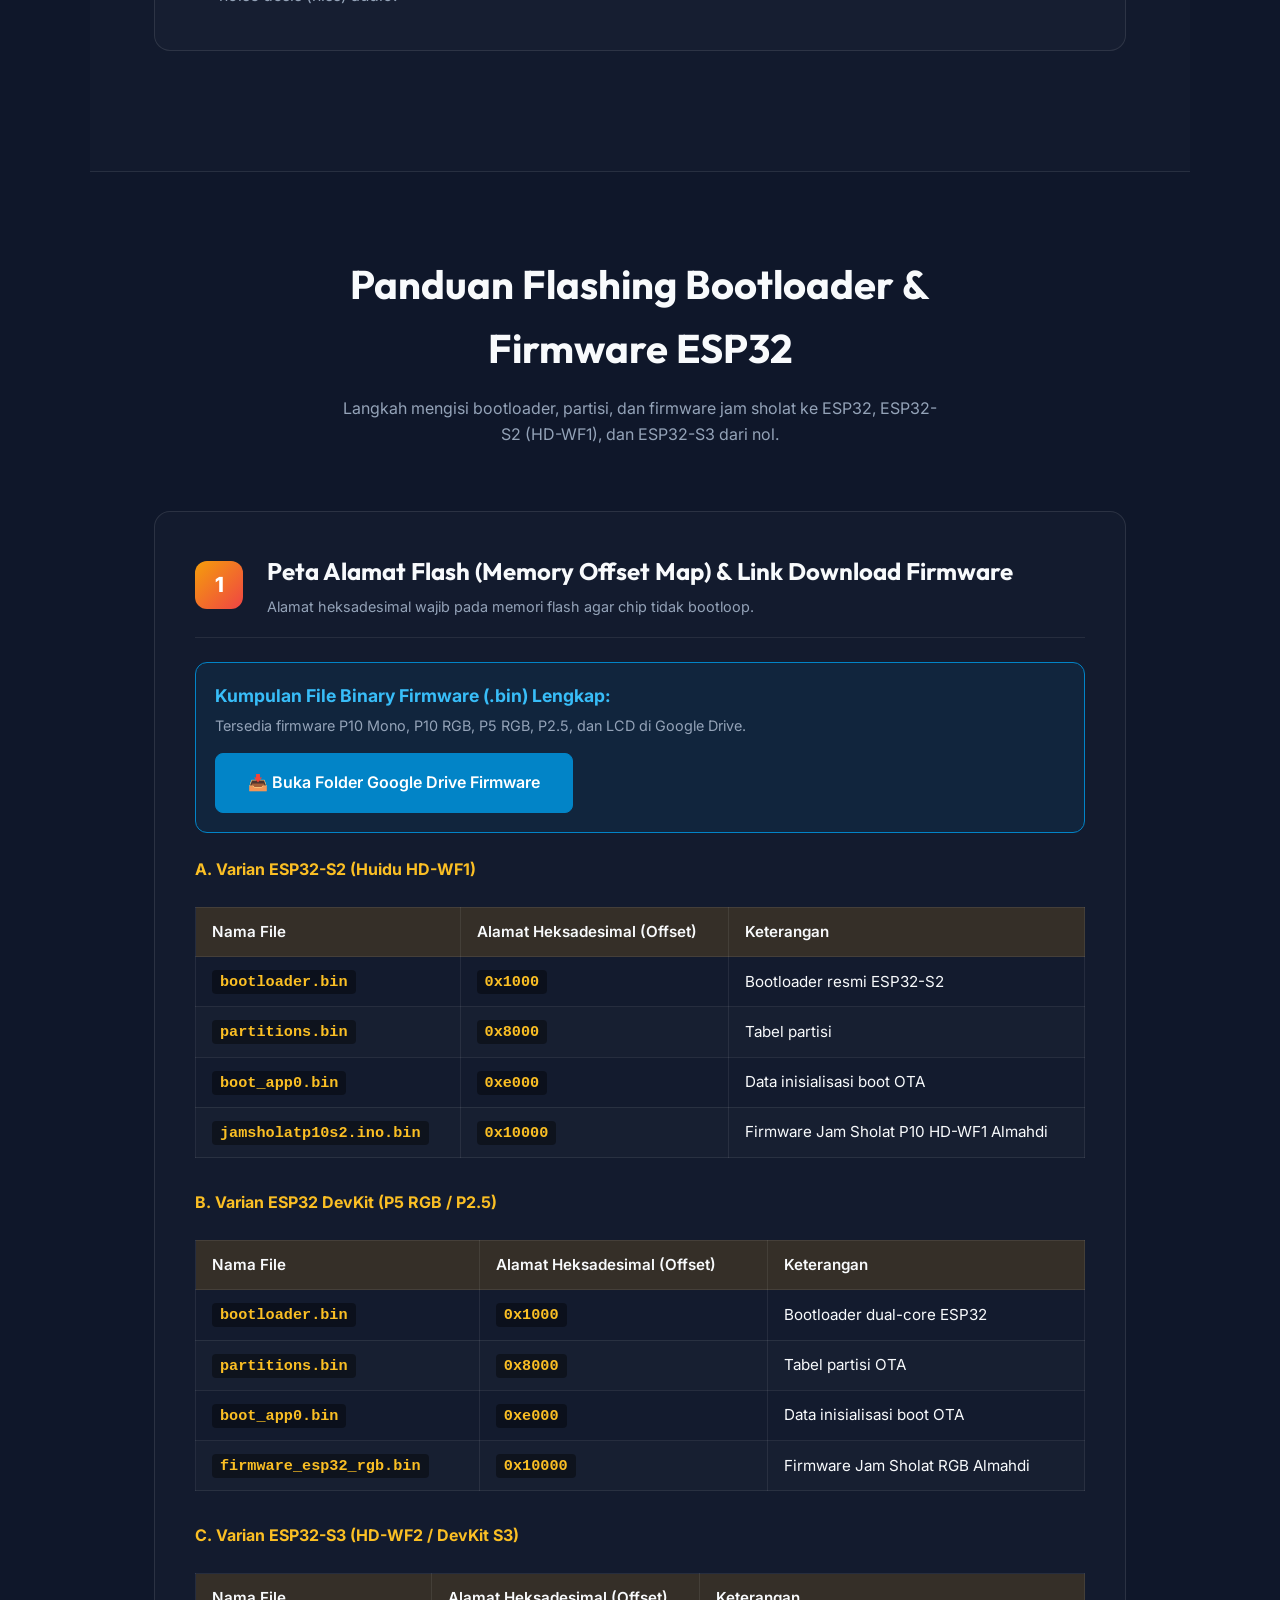
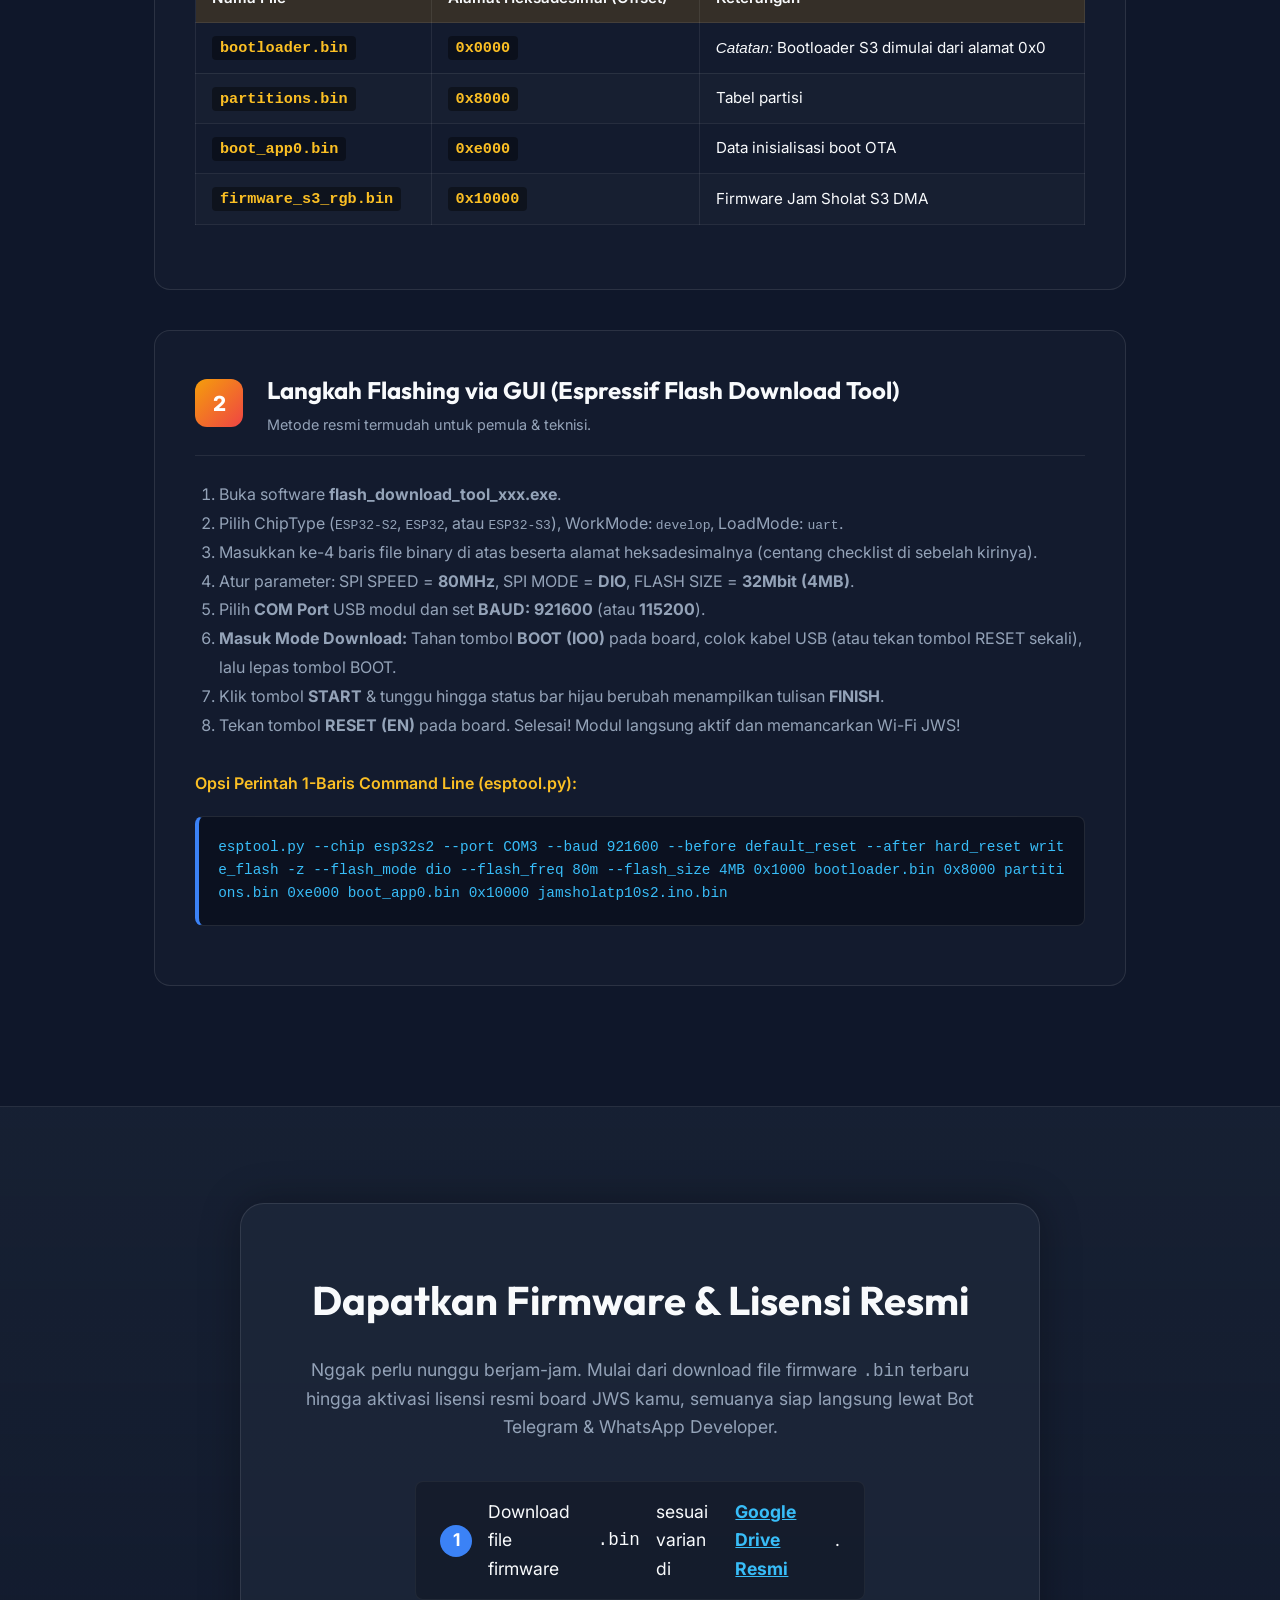
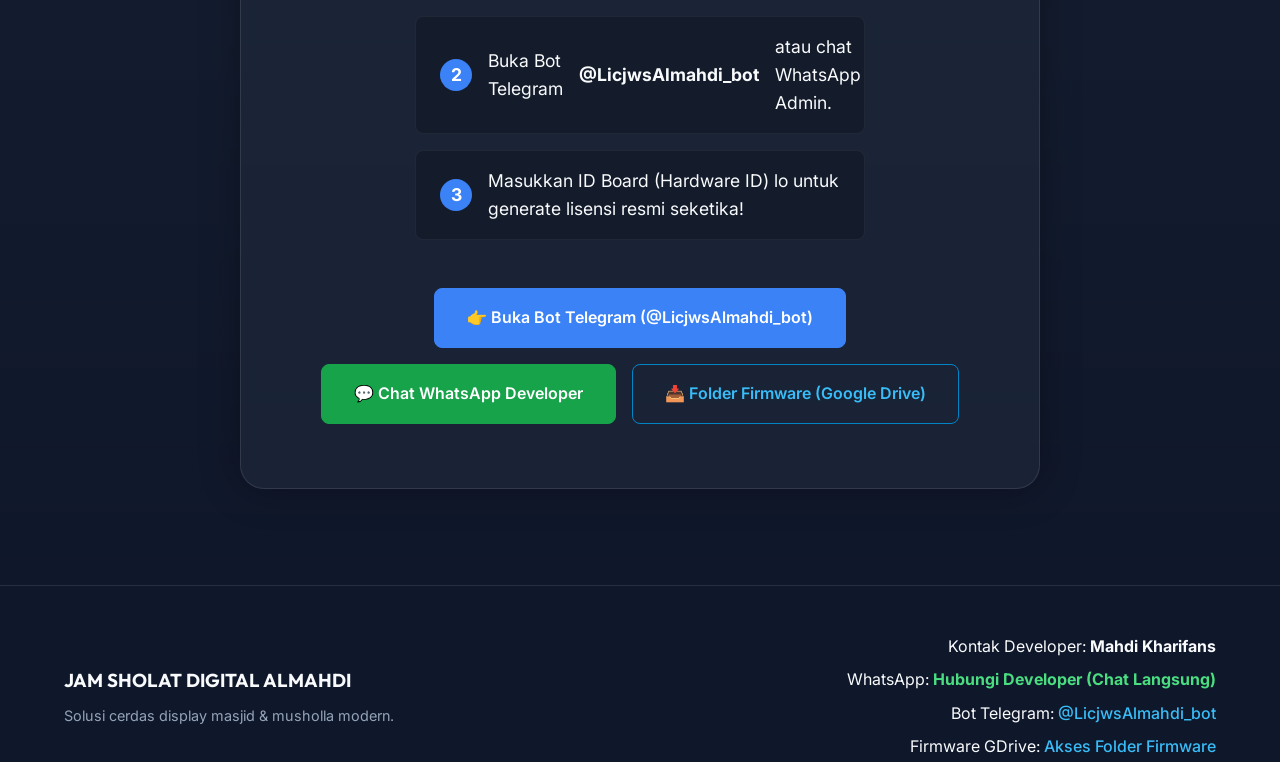
==== commit 3a338c23: "fix(website): sembunyikan nomor telepon publik dan ganti tombol WhatsApp link Mengubah tampilan nomo" ====
--- a/index.html
+++ b/index.html
@@ -19,7 +19,7 @@
             <a href="#perakitan">Perakitan</a>
             <a href="#flashing">Flashing</a>
             <a href="#lisensi">Lisensi</a>
-            <a href="https://wa.me/6282298179346?text=Halo%20Admin%20Jam%20Sholat%20Almahdi,%20saya%20mau%20order%20lisensi%20/%20konsultasi" class="btn-primary-small" target="_blank" style="background:#16a34a; border-color:#16a34a;">WA: 082298179346</a>
+            <a href="https://wa.me/6282298179346?text=Halo%20Admin%20Jam%20Sholat%20Almahdi,%20saya%20mau%20order%20lisensi%20/%20konsultasi" class="btn-primary-small" target="_blank" style="background:#16a34a; border-color:#16a34a;">💬 WhatsApp</a>
             <a href="https://t.me/LicjwsAlmahdi_bot" class="btn-primary-small" target="_blank">Bot Telegram</a>
         </div>
     </nav>
@@ -32,7 +32,7 @@
             <div class="cta-group" style="flex-wrap:wrap;">
                 <a href="#lisensi" class="btn-primary">Dapatkan Lisensi & Kontak</a>
                 <a href="https://drive.google.com/drive/folders/1u-Wj-madcfoqx8YKrsGR5ePg84_2XzrN?usp=sharing" target="_blank" class="btn-primary" style="background:#0284c7; border-color:#0284c7;">📥 Download Firmware (Google Drive)</a>
-                <a href="https://wa.me/6282298179346?text=Halo%20Admin%20Jam%20Sholat%20Almahdi,%20saya%20mau%20order%20lisensi%20/%20konsultasi" target="_blank" class="btn-secondary" style="border-color:#22c55e; color:#4ade80;">💬 Chat WhatsApp (082298179346)</a>
+                <a href="https://wa.me/6282298179346?text=Halo%20Admin%20Jam%20Sholat%20Almahdi,%20saya%20mau%20order%20lisensi%20/%20konsultasi" target="_blank" class="btn-secondary" style="border-color:#22c55e; color:#4ade80;">💬 Chat WhatsApp Admin</a>
             </div>
         </div>
         <div class="hero-visual">
@@ -509,7 +509,7 @@
             
             <div style="display:flex; justify-content:center; gap:1rem; flex-wrap:wrap; margin-top:2rem;">
                 <a href="https://t.me/LicjwsAlmahdi_bot" target="_blank" class="btn-primary pulse">👉 Buka Bot Telegram (@LicjwsAlmahdi_bot)</a>
-                <a href="https://wa.me/6282298179346?text=Halo%20Admin%20Jam%20Sholat%20Almahdi,%20saya%20mau%20order%20lisensi%20/%20konsultasi" target="_blank" class="btn-primary" style="background:#16a34a; border-color:#16a34a;">💬 Chat WhatsApp (082298179346)</a>
+                <a href="https://wa.me/6282298179346?text=Halo%20Admin%20Jam%20Sholat%20Almahdi,%20saya%20mau%20order%20lisensi%20/%20konsultasi" target="_blank" class="btn-primary" style="background:#16a34a; border-color:#16a34a;">💬 Chat WhatsApp Developer</a>
                 <a href="https://drive.google.com/drive/folders/1u-Wj-madcfoqx8YKrsGR5ePg84_2XzrN?usp=sharing" target="_blank" class="btn-secondary" style="border-color:#0284c7; color:#38bdf8;">📥 Folder Firmware (Google Drive)</a>
             </div>
         </div>
@@ -524,7 +524,7 @@
             </div>
             <div class="footer-links" style="display:flex; flex-direction:column; gap:0.5rem; align-items:flex-end;">
                 <div>Kontak Developer: <strong>Mahdi Kharifans</strong></div>
-                <div>WhatsApp Direct: <a href="https://wa.me/6282298179346?text=Halo%20Admin%20Jam%20Sholat%20Almahdi,%20saya%20mau%20order%20lisensi%20/%20konsultasi" target="_blank" style="color:#4ade80; font-weight:700;">082298179346</a></div>
+                <div>WhatsApp: <a href="https://wa.me/6282298179346?text=Halo%20Admin%20Jam%20Sholat%20Almahdi,%20saya%20mau%20order%20lisensi%20/%20konsultasi" target="_blank" style="color:#4ade80; font-weight:700;">Hubungi Developer (Chat Langsung)</a></div>
                 <div>Bot Telegram: <a href="https://t.me/LicjwsAlmahdi_bot" target="_blank" style="color:#38bdf8;">@LicjwsAlmahdi_bot</a></div>
                 <div>Firmware GDrive: <a href="https://drive.google.com/drive/folders/1u-Wj-madcfoqx8YKrsGR5ePg84_2XzrN?usp=sharing" target="_blank" style="color:#38bdf8;">Akses Folder Firmware</a></div>
             </div>
